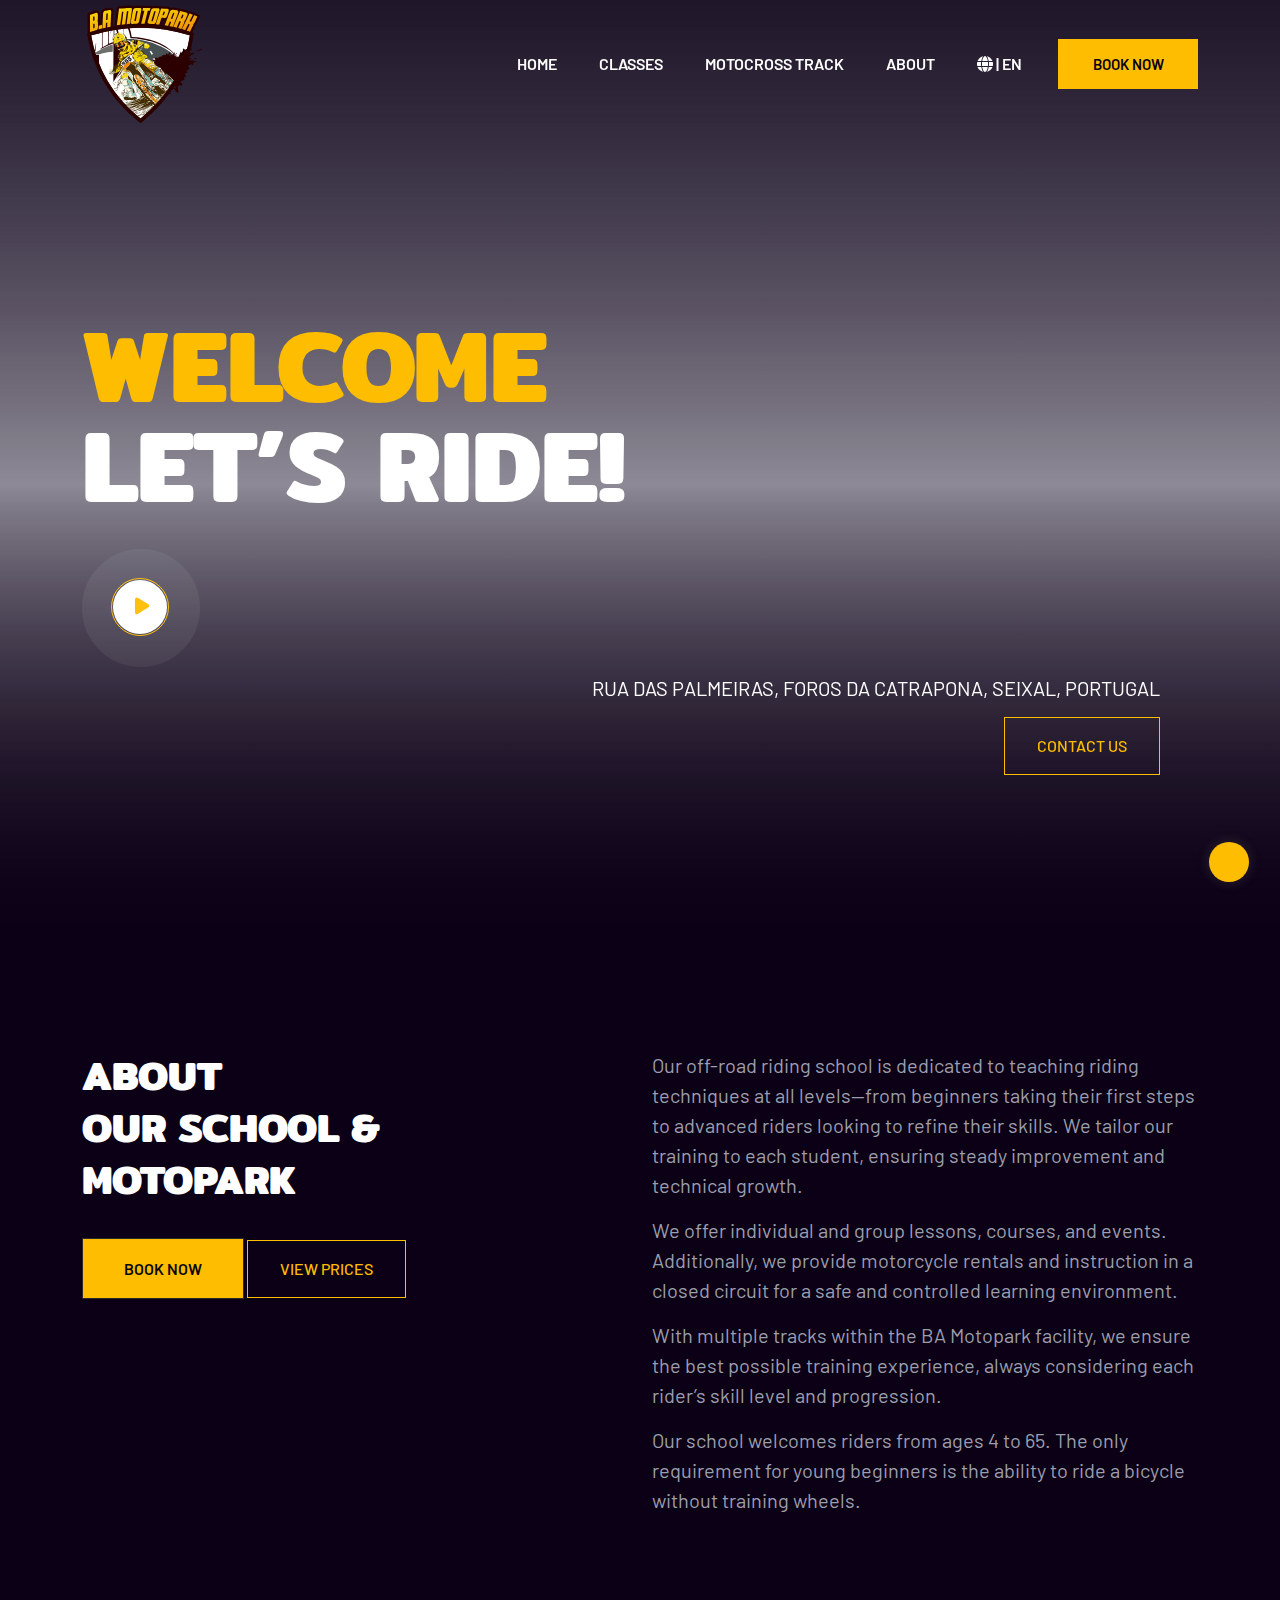
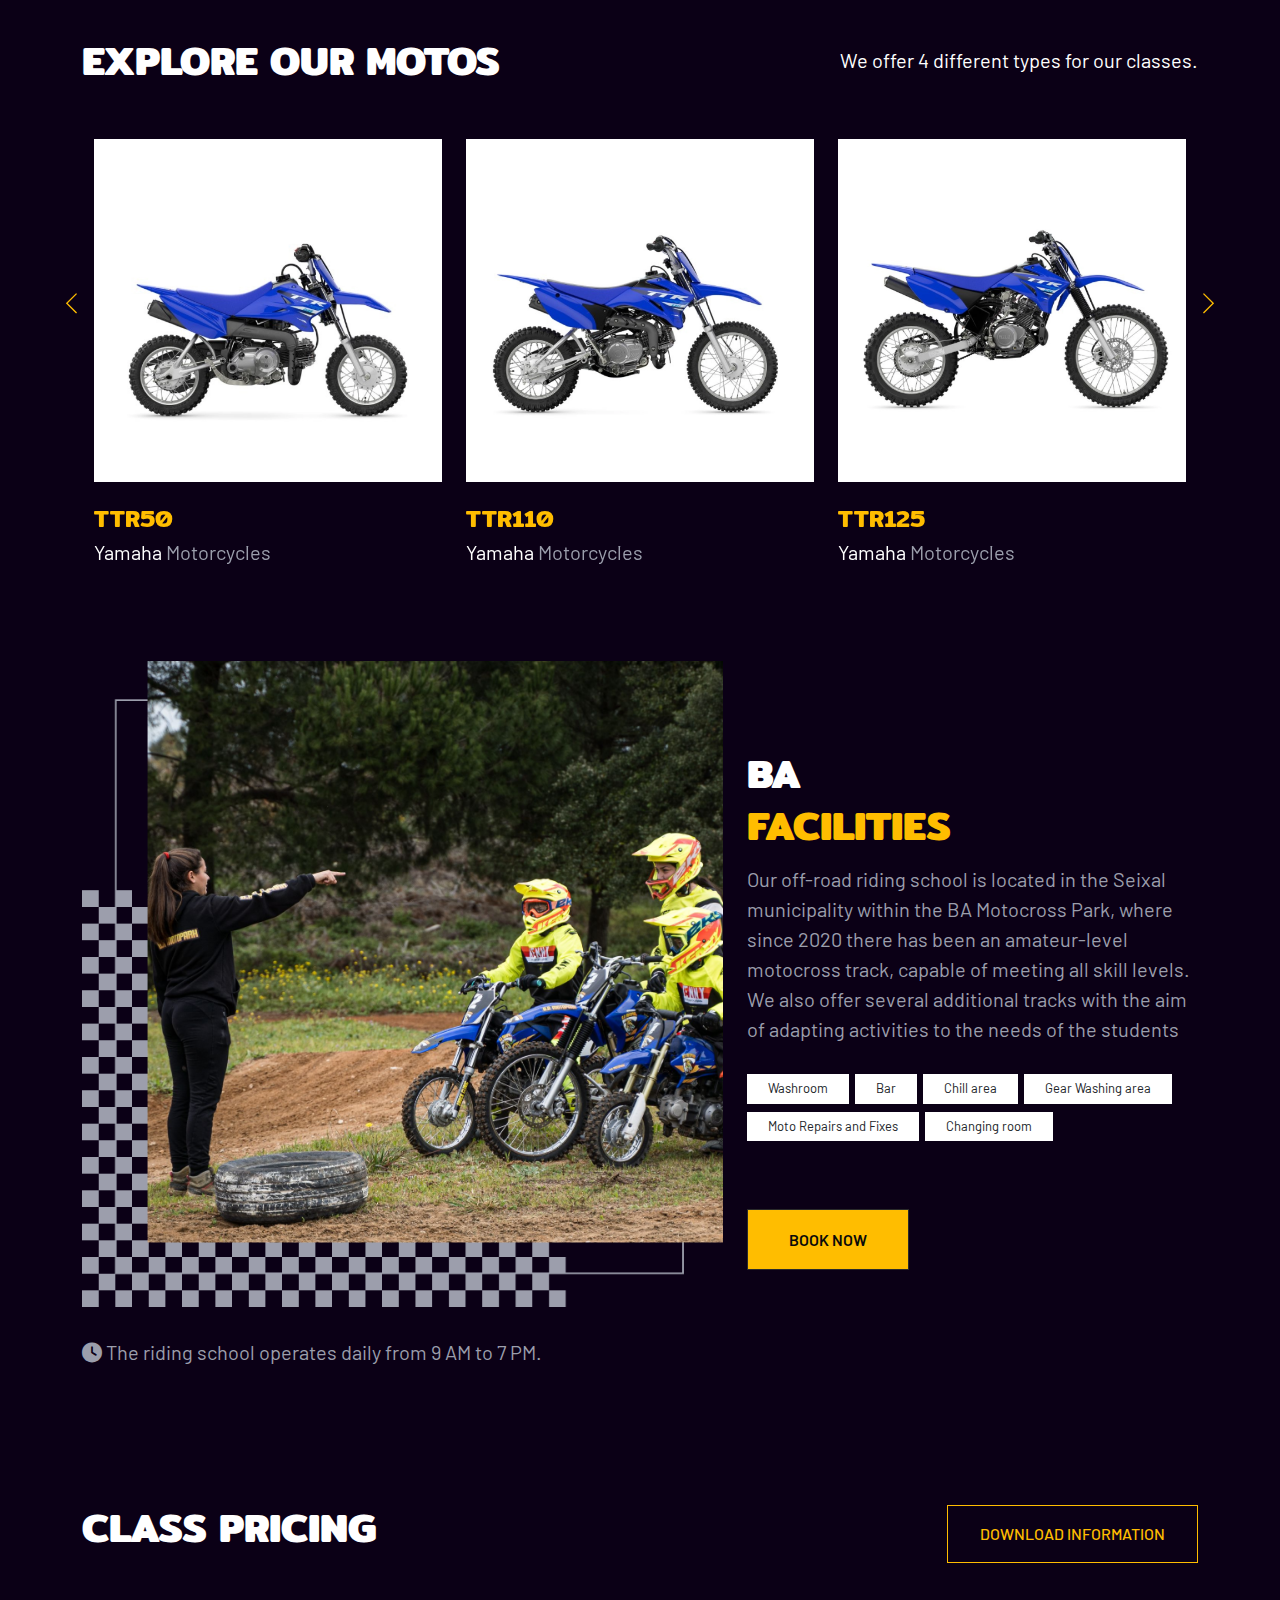
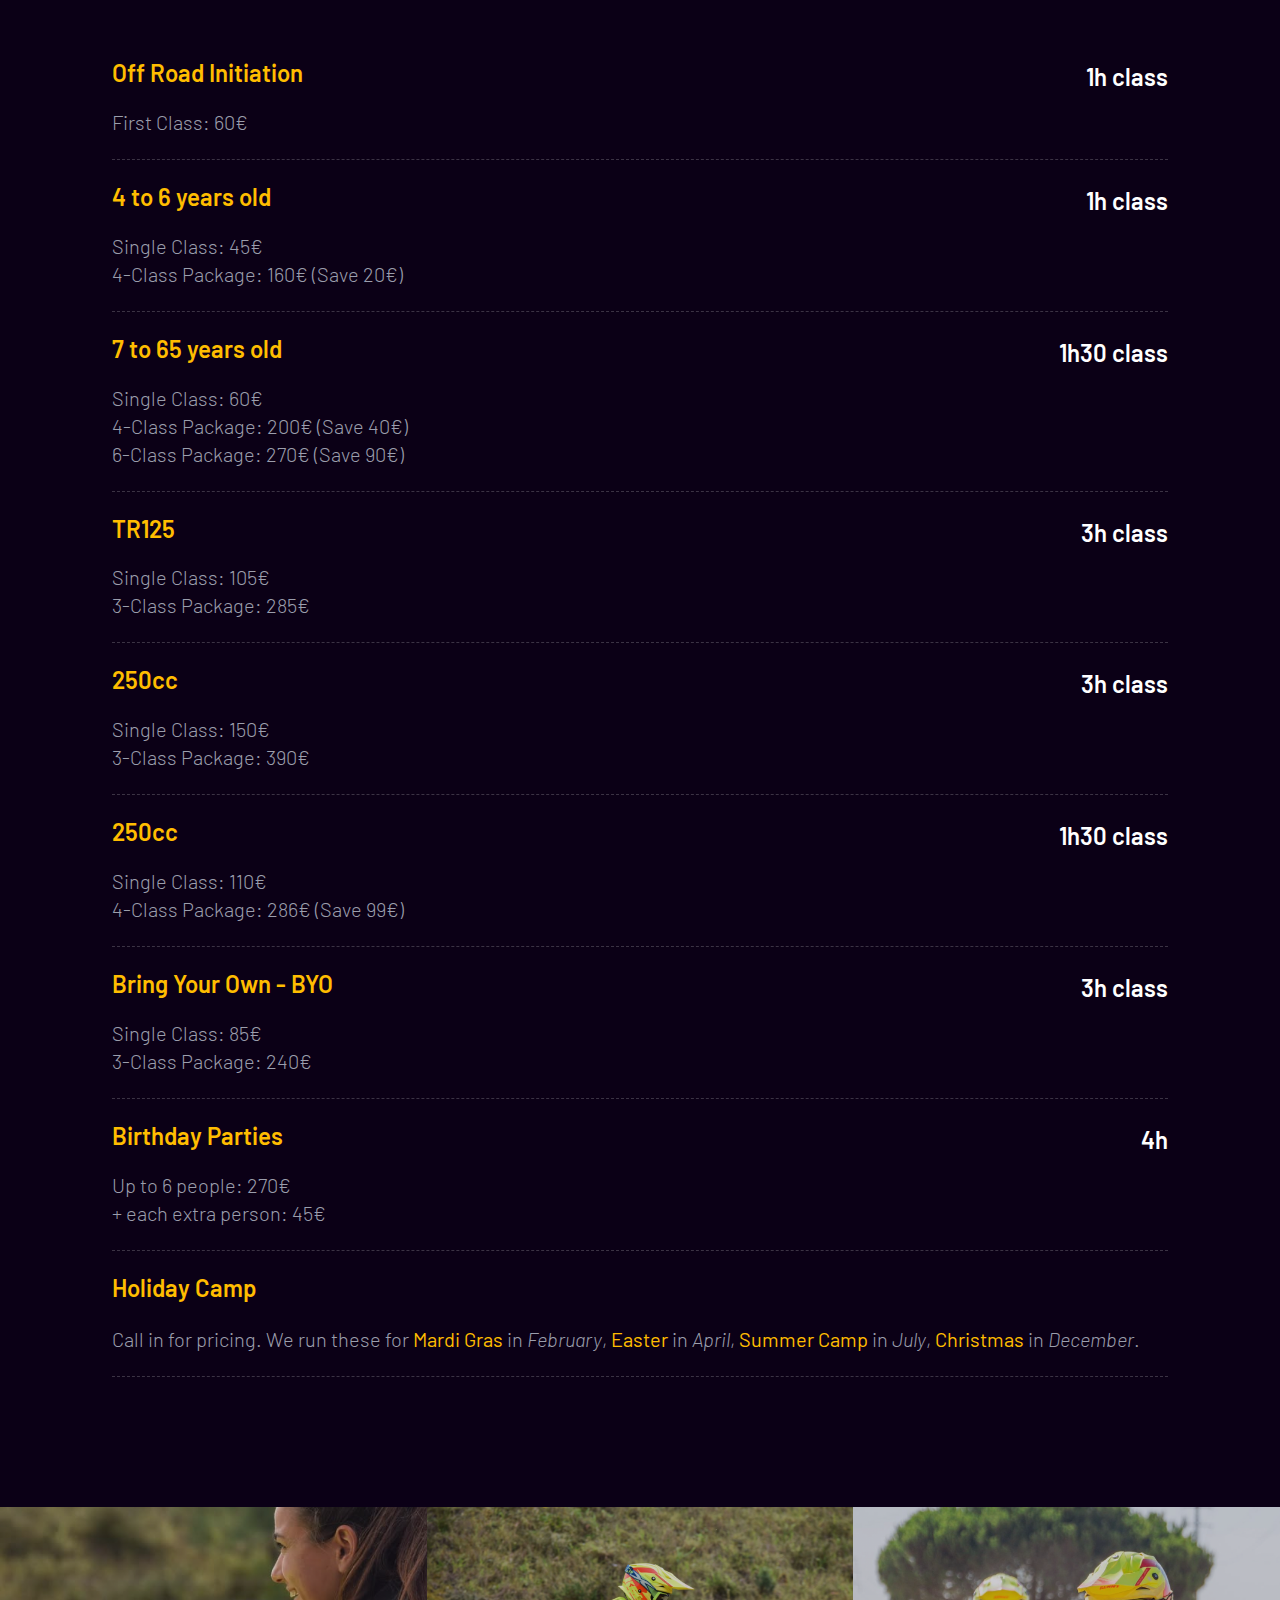
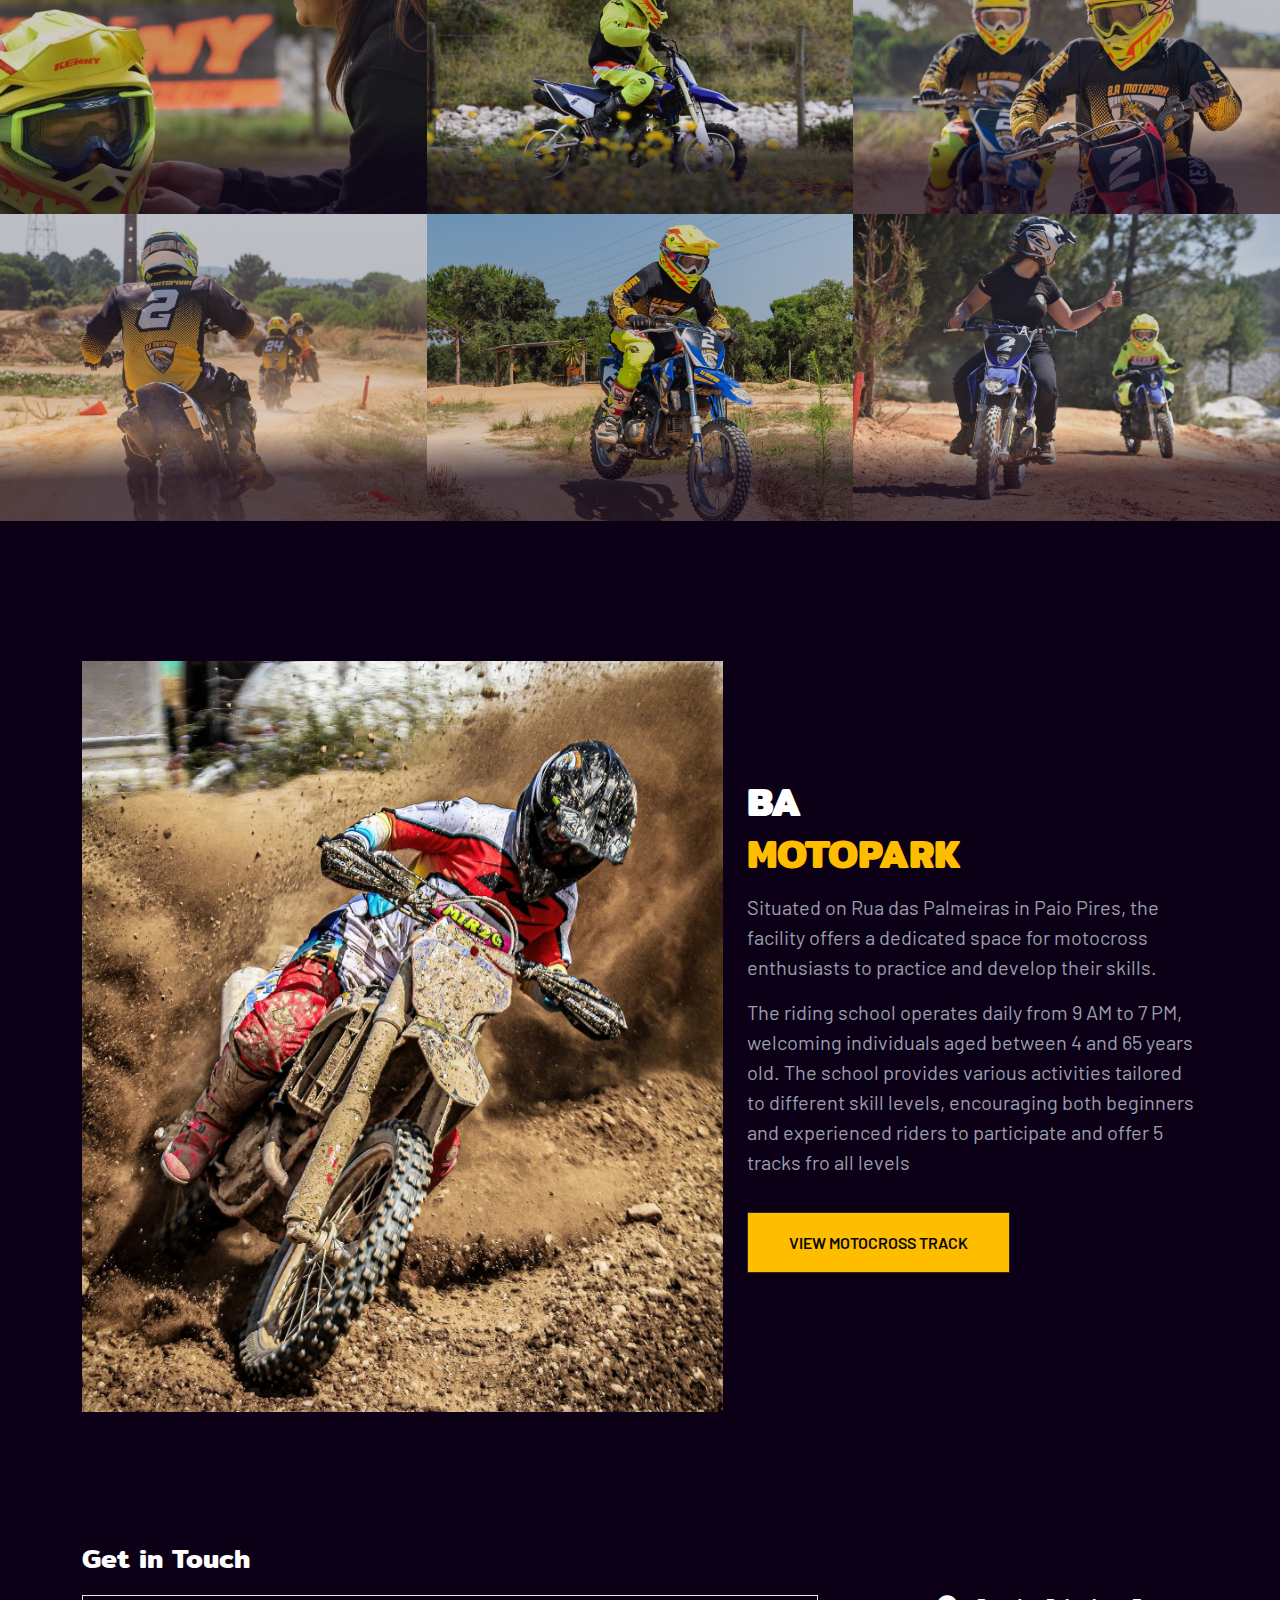
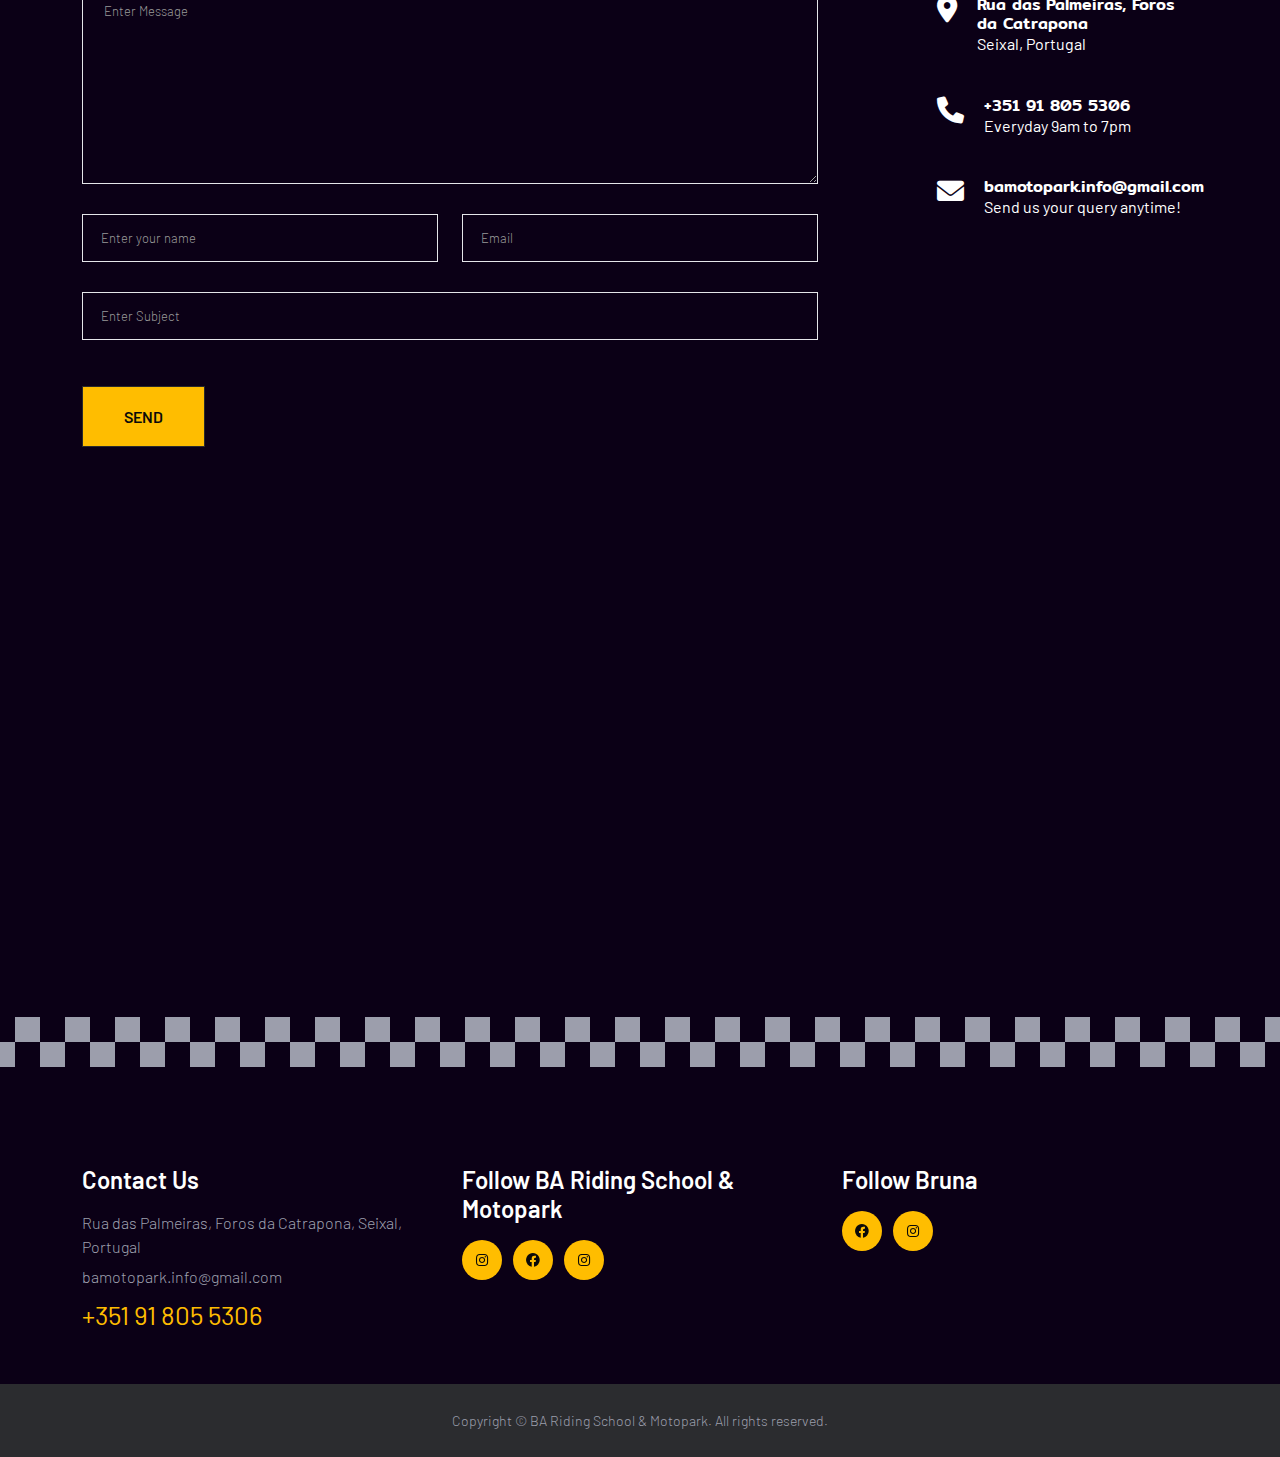
==== en/index.html @ 2a8c4535 "Add files via upload" ====
<!doctype html>
<html class="no-js" lang="zxx">
   <head>
      <meta charset="utf-8">
      <meta http-equiv="x-ua-compatible" content="ie=edge">
      <title>B.A. | Dirt Bike Riding School & Motocross Track in Seixal, Lisbon</title>
      <meta name="description" content="Join the best motocross and dirt bike riding school in Seixal, Lisbon. Offering expert training for all levels. Book your lesson today and start riding!">
      <meta name="keywords" content="motocross riding school Seixal, dirt bike training Lisbon, motocross lessons Seixal, dirt bike school Portugal, dirt bike lessons Lisbon, beginner motocross training Seixal, motocross track Seixal, motocross track Lisbon, motocross school Portugal, dirt bike lessons Seixal, motocross training Portugal, motocross park Seixal, advanced motocross lessons Lisbon, family motocross school Seixal, motocross for beginners Portugal">
      <meta name="author" content="BA Motopark">
      <meta name="viewport" content="width=device-width, initial-scale=1">
      <link rel="shortcut icon" type="image/x-icon" href="assets/img/icon/favicon.png">
      <!-- CSS here -->
      <link rel="stylesheet" href="../assets/css/bootstrap.min.css">
      <link rel="stylesheet" href="../assets/css/owl.carousel.min.css">
      <link rel="stylesheet" href="../assets/css/slicknav.css">
      <link rel="stylesheet" href="../assets/css/animate.min.css">
      <link rel="stylesheet" href="../assets/css/magnific-popup.css">
      <link rel="stylesheet" href="https://cdnjs.cloudflare.com/ajax/libs/font-awesome/6.0.0-beta3/css/all.min.css">
      <link rel="stylesheet" href="../assets/css/themify-icons.css">
      <link rel="stylesheet" href="../assets/css/slick.css">
      <link rel="stylesheet" href="../assets/css/nice-select.css">
      <link rel="stylesheet" href="../assets/css/style.css">
      <!-- Favicon for modern browsers -->
      <link rel="icon" href="../assets/img/favicon/favicon-16x16.png" type="image/png">
      <link rel="icon" href="../assets/img/favicon/favicon-32x32.png" type="image/png">
      <!-- PNG Favicon for high-resolution displays -->
      <link rel="icon" href="../assets/img/favicon/android-chrome-512x512.png" type="image/png">
      <!-- SVG Favicon -->
      <link rel="icon" href="../assets/img/favicon/favicon.svg" type="image/svg+xml">
      <!-- Favicon for Apple devices -->
      <link rel="apple-touch-icon" href="../assets/img/favicon/apple-touch-icon.png">
      <!-- Favicon for Android devices -->
      <link rel="icon" sizes="192x192" href="../assets/img/favicon/android-chrome-192x192.png">
      <!-- Favicon for legacy IE support -->
      <link rel="icon" href="../assets/img/favicon/favicon.ico">
      <!-- Schema -->
      <script type="application/ld+json">
         {
           "@context": "https://schema.org",
           "@graph": [
             {
               "@type": "Organization",
               "name": "BA Motopark",
               "url": "https://www.bamotopark.com",
               "logo": "https://www.bamotopark.com/assets/img/logo/ba_motopark_logo.svg",
               "address": {
                 "@type": "PostalAddress",
                 "streetAddress": "Rua das Palmeiras, Foros da Catrapona",
                 "addressLocality": "Seixal",
                 "addressCountry": "Portugal"
               },
               "contactPoint": [
                 {
                   "@type": "ContactPoint",
                   "telephone": "+351918055306",
                   "contactType": "Customer Service",
                   "email": "bamotopark.info@gmail.com"
                 }
               ],
               "sameAs": [
                 "https://www.facebook.com/people/BA-MOTO-PARK/100028020681625/",
                 "https://www.instagram.com/bamotopark_ridingschool/",
                 "https://www.instagram.com/bamotopark_mxtrack/"
               ]
             },
             {
               "@type": "Person",
               "name": "Bruna Santunes",
               "sameAs": [
                 "https://www.facebook.com/profile.php?id=100043270547498&sk=photos&locale=pt_PT",
                 "https://www.instagram.com/brunaxsantunes/"
               ]
             },
             {
               "@type": "EducationalOccupationalProgram",
               "name": "Off Road Initiation",
               "provider": {
                 "@type": "Organization",
                 "name": "BA Motopark",
                 "url": "https://www.bamotopark.com"
               },
               "offers": {
                 "@type": "Offer",
                 "price": "60",
                 "priceCurrency": "EUR",
                 "description": "First Class - 1h",
                 "url": "https://www.bamotopark.com/classes/off-road-initiation"
               }
             },
             {
               "@type": "EducationalOccupationalProgram",
               "name": "4 to 6 years old",
               "provider": {
                 "@type": "Organization",
                 "name": "BA Motopark"
               },
               "offers": [
                 {
                   "@type": "Offer",
                   "price": "45",
                   "priceCurrency": "EUR",
                   "description": "Single Class - 1h",
                   "url": "https://www.bamotopark.com/classes/4-to-6"
                 },
                 {
                   "@type": "Offer",
                   "price": "160",
                   "priceCurrency": "EUR",
                   "description": "4-Class Package (Save 20€)",
                   "url": "https://www.bamotopark.com/classes/4-to-6"
                 }
               ]
             },
             {
               "@type": "EducationalOccupationalProgram",
               "name": "7 to 65 years old",
               "provider": {
                 "@type": "Organization",
                 "name": "BA Motopark"
               },
               "offers": [
                 {
                   "@type": "Offer",
                   "price": "60",
                   "priceCurrency": "EUR",
                   "description": "Single Class - 1h30",
                   "url": "https://www.bamotopark.com/classes/7-to-65"
                 },
                 {
                   "@type": "Offer",
                   "price": "200",
                   "priceCurrency": "EUR",
                   "description": "4-Class Package (Save 40€)",
                   "url": "https://www.bamotopark.com/classes/7-to-65"
                 },
                 {
                   "@type": "Offer",
                   "price": "270",
                   "priceCurrency": "EUR",
                   "description": "6-Class Package (Save 90€)",
                   "url": "https://www.bamotopark.com/classes/7-to-65"
                 }
               ]
             },
             {
               "@type": "EducationalOccupationalProgram",
               "name": "Holiday Camp",
               "provider": {
                 "@type": "Organization",
                 "name": "BA Motopark"
               },
               "offers": {
                 "@type": "Offer",
                 "price": "Call for pricing",
                 "description": "Available in February, April, July, December",
                 "url": "https://www.bamotopark.com/classes/holiday-camp"
               }
             }
           ]
         }
      </script>
      <style>
         .no-gutters {
         margin-right: 0;
         margin-left: 0;
         }
         .no-gutters > .col-lg-4, 
         .no-gutters > .col-md-6, 
         .no-gutters > .col-sm-6 {
         padding-right: 0;
         padding-left: 0;
         }
         .single-blogs {
         margin-bottom: 0;
         }
         .home-blog .single-blogs .blog-img {
         margin-bottom:0px !important;
         }
         .home-blog {
         position: relative; /* Make sure the section has relative positioning */
         }
         .home-blog .container-fluid {
         position: relative;
         z-index: 2; /* Ensures the content stays above the overlay */
         }
         .blog-img {
         position: relative; /* Set positioning on the container */
         }
         .blog-img::after {
         content: ""; /* Add content to create the overlay */
         position: absolute;
         top: 0;
         left: 0;
         right: 0;
         bottom: 0;
         background: linear-gradient(to bottom, rgba(11, 0, 21, 0.7) 0%, rgba(10, 0, 23, 0.48) 25%, rgba(12, 0, 21, 0.42) 32%, rgba(10, 0, 23, 0.38) 36%, rgba(13, 0, 22, 0.32) 43%, rgba(9, 0, 22, 0.31) 44%, rgba(10, 0, 20, 0.29) 46%, rgba(12, 0, 24, 0.26) 50%, rgba(12, 0, 24, 0.25) 51%, rgba(10, 0, 24, 0.3) 54%, rgba(12, 0, 21, 0.33) 56%, rgba(10, 0, 23, 0.39) 60%, rgba(12, 0, 21, 0.42) 62%, rgba(10, 0, 23, 0.48) 66%, rgba(12, 0, 21, 0.51) 68%, rgba(10, 0, 23, 0.57) 72%, rgba(12, 0, 21, 0.6) 74%, #0b0016 100%);
         z-index: 1; /* Place the overlay above the image but below the content */
         pointer-events: none; /* Allow clicks to pass through the overlay */
         }
         .blog-img img {
         position: relative;
         z-index: 2; /* Ensure the image is above the overlay */
         }
         .single-slider {
         position: relative;
         overflow: hidden;
         }
      </style>
      <!-- End Schema -->
   </head>
   <body class="body-bg">
      <header>
         <div class="header-area header-transparent">
            <div class="main-header header-sticky">
               <div class="container">
                  <div class="row align-items-center">
                     <!-- Logo -->
                     <div class="col-xl-2 col-lg-2">
                        <div class="logo">
                           <a href="index.html"><img src="../assets/img/logo/ba_motopark_logo.svg" alt="BA Motopark logo"></a>
                        </div>
                     </div>
                     <div class="col-xl-10 col-lg-10">
                        <!-- Main-menu -->
                        <div class="main-menu f-right d-none d-lg-block">
                           <nav>
                              <ul id="navigation">
                                 <li><a href="index.html" title="Bruna Antunes Homepage">Home</a></li>
                                 <li><a href="#shedule-area" title="Bruna Antunes Dirt bike classes">Classes</a></li>
                                 <li><a href="ba-motocross-track.html" title="Bruna Antunes Motocross Track">Motocross Track</a></li>
                                 <li><a href="about.html" title="about Bruna Antunes">About</a></li>
                                 <li>
                                    <a href="" title="Language selector"><i class="fa-solid fa-globe"></i> | EN</a>
                                    <ul class="submenu">
                                       <li><a href="../index.html"><i class="fa-solid fa-globe"></i> | PT</a></li>
                                    </ul>
                                 </li>
                                 <li>
                                    <div class="header-right-btn f-right  ml-15 d-none d-xl-inline-block">
                                       <a href="index.html#contact-section" title="book" aria-label="Select language"  class="header-btn">Book now</a>
                                    </div>
                                 </li>
                              </ul>
                           </nav>
                        </div>
                     </div>
                     <!-- Mobile Menu -->
                     <div class="col-12">
                        <div class="mobile_menu d-block d-lg-none"></div>
                     </div>
                  </div>
               </div>
            </div>
         </div>
      </header>
      <main>
         <!--? Slider Area Start-->
         <section class="slider-area">
            <div class="slider-active">
               <div class="single-slider  slider-height hero-overly slider-bg1 d-flex align-items-center">
                   <video class="bg-video" autoplay loop muted playsinline>
                     <source src="../assets/vid/homepage.mp4" type="video/mp4">
                     Your browser does not support the video tag.
                  </video>
                  <div class="gradient-overlay"></div>
                  <div class="container position-relative">
                     <div class="row">
                        <div class="col-xxl-5 col-xl-7 col-lg-6 col-md-8 col-sm-10">
                           <div class="hero-caption">
                              <h1 data-animation="pulse" data-delay=".2s"><span>Welcome</span>Let’s Ride!</h1>
                              <!-- Video icon -->
                             <div class="video-icon">
                                 <a class="popup-video btn-icon" href="#" id="play-video-btn" aria-label="Play Video">
                                 <i class="fas fa-play"></i>
                                 </a>
                              </div>
                           </div>
                        </div>
                     </div>
                     <!-- Hero Footer -->
                     <div class="hero-footer">
                        <!-- <h4>Find us at</h4>-->
                        <p>Rua das Palmeiras, Foros da Catrapona, Seixal, Portugal</p>
                        <a href="#contact-section" aria-label="contact us" class="btn_01">Contact us</a>
                     </div>
                  </div>
               </div>
            </div>
         </section>
         <!-- slider Area End-->
         <!--? Count Down Start -->
         <section class="count-down-area top-padding">
            <div class="container">
               <div class="row justify-content-between ">
                  <div class="col-xl-4 col-lg-4 col-md-6">
                     <!-- Section Tittle -->
                     <div class="section-tittle mb-40">
                        <h2>About <br>  Our School & Motopark</h2>
                        <a href="#contact-section" aria-label="book classes"  class="btn_1 mt-20">Book now</a> <a href="#shedule-area" aria-label="view prices"  class="btn_01 mt-20">View prices</a>
                     </div>
                  </div>
                  <div class="col-xl-6 col-lg-7 col-md-12">
                     <!-- Section Tittle -->
                     <div class="section-tittle mb-40">
                        <p>Our off-road riding school is dedicated to teaching riding techniques at all levels—from beginners taking their first steps to advanced riders looking to refine their skills. We tailor our training to each student, ensuring steady improvement and technical growth.
                        </p>
                        <p>We offer individual and group lessons, courses, and events. Additionally, we provide motorcycle rentals and instruction in a closed circuit for a safe and controlled learning environment.</p>
                        <p>With multiple tracks within the BA Motopark facility, we ensure the best possible training experience, always considering each rider’s skill level and progression.
                        </p>
                        <p>
                           Our school welcomes riders from ages 4 to 65. The only requirement for young beginners is the ability to ride a bicycle without training wheels.
                        </p>
                     </div>
                  </div>
               </div>
            </div>
         </section>
         <!-- Count Down End -->
         <!--? Team Ara Start -->
         <section class="team-area section-padding">
            <div class="container">
               <div class="row justify-content-center">
                  <div class="cl-xl-12">
                     <!-- Section Tittle -->
                     <div class="section-tittle text-center mb-40 d-flex justify-content-between flex-wrap align-items-center">
                        <h2>Explore our motos</h2>
                        <p class="excert text-white">We offer 4 different types for our classes.</p>
                     </div>
                  </div>
               </div>
               <div class="row justify-content-center">
                  <div class="col-lg-12">
                     <div class="team-active">
                        <div class="single-team">
                           <div class="team-img">
                              <img src="../assets/img/TTR50ES-BA-Motocross-school.png" alt="">
                           </div>
                           <div class="team-caption">
                              <h3><a href="https://www.yamaha-motor.eu/gb/en/motorcycles/competition/pdp/tt-r50-2024/#2024-TTR50-DPBSE" target="_blank" title="Explore the Yamaha TTR50 model - Off-road motorcycle for kids">TTR50</a></h3>
                              <p>Yamaha<span> Motorcycles</span></p>
                           </div>
                        </div>
                        <div class="single-team">
                           <div class="team-img">
                              <img src="../assets/img/TTR110-BA-Motocross-school.png" alt="">
                           </div>
                           <div class="team-caption">
                              <h3><a href="https://yamahamotorsports.com/models/tt-r110e" target="_blank" title="Explore the Yamaha TTR50 model - Off-road motorcycle for kids">TTR110</a></h3>
                              <p>Yamaha<span> Motorcycles</span></p>
                           </div>
                        </div>
                        <div class="single-team">
                           <div class="team-img">
                              <img src="../assets/img/TTR125-BA-Motocross-school.png" alt="">
                           </div>
                           <div class="team-caption">
                              <h3><a href="https://www.yamaha-motor.eu/pt/pt/motorcycles/competition/pdp/tt-r125-2024/" target="_blank" title="Explore the Yamaha TTR125 model - Off-road motorcycle">TTR125</a></h3>
                              <p>Yamaha<span> Motorcycles</span></p>
                           </div>
                        </div>
                        <div class="single-team">
                           <div class="team-img">
                              <img src="../assets/img/GASGAS-EC-250-BA-Motocross-school.png" alt="">
                           </div>
                           <div class="team-caption">
                              <h3><a href="https://www.gasgas.com/en-pt/models/enduro/2-stroke/ec-250-2025.html" target="_blank" title="Explore the Gas Gas 2 stroke ec250 model - Off-road motorcycle">ec250f</a></h3>
                              <p> Gas Gas<span> Motorcycles</span></p>
                           </div>
                        </div>
                     </div>
                  </div>
               </div>
            </div>
         </section>
         <!-- Team Ara End -->
         <!--? Site Area  -->
         <section class="about-area mb-40">
            <div class="container">
               <div class="row align-items-center">
                  <div class="col-xxl-7 col-xl-7 col-lg-6 col-md-8">
                     <!-- about-img -->
                     <div class="about-img">
                        <img src="../assets/img/bruna-antunes-ba-riding-school-instructor-one-on-one.png" alt="Bruna Antunes dirt bike and motocross instructor provides one-on-one coaching to a student at an outdoor riding school, guiding them through proper technique">
                        <div class="section-tittle mt-30">
                           <p><i class="fa-solid fa-clock"></i> The riding school operates daily from 9 AM to 7 PM.</p>
                        </div>
                     </div>
                  </div>
                  <div class="offset-xxl-1 col-xxl-4 col-xl-5 col-lg-6 col-md-9">
                     <div class="about-caption">
                        <!-- Section Tittle -->
                        <div class="section-tittle mb-25">
                           <h2>BA <span>Facilities</span></h2>
                           <p>Our off-road riding school is located in the Seixal municipality within the BA Motocross Park, where since 2020 there has been an amateur-level motocross track, capable of meeting all skill levels. We also offer several additional tracks with the aim of adapting activities to the needs of the students</p>
                           <div class="blog_right_sidebar mt-30 mb-40">
                              <aside class="single_sidebar_widget tag_cloud_widget">
                                 <ul class="list">
                                    <li>
                                       <a href="#">Washroom</a>
                                    </li>
                                    <li>
                                       <a href="#">Bar</a>
                                    </li>
                                    <li>
                                       <a href="#">Chill area</a>
                                    </li>
                                    <li>
                                       <a href="#">Gear Washing area</a>
                                    </li>
                                    <li>
                                       <a href="#">Moto Repairs and Fixes</a>
                                    </li>
                                    <li>
                                       <a href="#">Changing room</a>
                                    </li>
                                 </ul>
                              </aside>
                           </div>
                           <a href="#contact-section" aria-label="book classes"  class="btn_1 mt-20">Book now</a>
                        </div>
                     </div>
                  </div>
               </div>
            </div>
         </section>
         <!-- Site Area End -->
         <!--? Schedule Area Start -->
         <section id="shedule-area" class="shedule-area section-padding">
            <div class="container">
               <div class="row justify-content-center">
                  <div class="cl-xl-12">
                     <!-- Section Tittle -->
                     <div class="section-tittle text-center mb-40 d-flex justify-content-between flex-wrap align-items-center">
                        <h2>CLASS PRICING</h2>
                        <a href="../assets/pdf/Escola_de_Pilotagem_Offroad_B.A_MotoPark_2025.pdf" aria-label="download information"  class="btn_01">Download Information</a>
                     </div>
                  </div>
               </div>
            </div>
            <div class="container">
            <!-- Nav Card -->
            <div class="tab-content" id="nav-tabContent">
            <div class="tab-pane fade show active" id="nav-one" role="tabpanel" aria-labelledby="nav-one-tab">
               <!-- Tab 1 -->
               <div class="row justify-content-center">
                  <div class="col-lg-12">
                     <div class="shedule-wrapper">
                        <!-- Single -->
                        <div class="single-items">
                           <div class="shedule-items">
                              <div class="shedule-left">
                                 <div class="job-tittle">
                                    <a>
                                       <h4 class="highlight">Off Road Initiation</h4>
                                    </a>
                                    <p>First Class: 60€</p>
                                 </div>
                              </div>
                              <div class="price">
                                 <span>1h class</span>
                              </div>
                           </div>
                        </div>
                        <!-- Single -->
                        <div class="single-items">
                           <div class="shedule-items">
                              <div class="shedule-left">
                                 <div class="job-tittle">
                                    <a>
                                       <h4 class="highlight">4 to 6 years old</h4>
                                    </a>
                                    <p>Single Class: 45€</p>
                                    <p>4-Class Package: 160€ (Save 20€)</p>
                                 </div>
                              </div>
                              <div class="price">
                                 <span>1h class</span>
                              </div>
                           </div>
                        </div>
                        <!-- Single -->
                        <div class="single-items">
                           <div class="shedule-items">
                              <div class="shedule-left">
                                 <div class="job-tittle">
                                    <a>
                                       <h4 class="highlight">7 to 65 years old</h4>
                                    </a>
                                    <p>Single Class: 60€</p>
                                    <p>4-Class Package: 200€ (Save 40€)</p>
                                    <p>6-Class Package: 270€ (Save 90€)</p>
                                 </div>
                              </div>
                              <div class="price">
                                 <span>1h30 class</span>
                              </div>
                           </div>
                        </div>
                        <!-- Single -->
                        <div class="single-items">
                           <div class="shedule-items">
                              <div class="shedule-left">
                                 <div class="job-tittle">
                                    <a>
                                       <h4 class="highlight">TR125</h4>
                                    </a>
                                    <p>Single Class: 105€</p>
                                    <p>3-Class Package: 285€</p>
                                 </div>
                              </div>
                              <div class="price">
                                 <span>3h class</span>
                              </div>
                           </div>
                        </div>
                        <!-- Single -->
                        <div class="single-items">
                           <div class="shedule-items">
                              <div class="shedule-left">
                                 <div class="job-tittle">
                                    <a>
                                       <h4 class="highlight">250cc</h4>
                                    </a>
                                    <p>Single Class: 150€</p>
                                    <p>3-Class Package: 390€</p>
                                 </div>
                              </div>
                              <div class="price">
                                 <span>3h class</span>
                              </div>
                           </div>
                        </div>
                        <!-- Single -->
                        <div class="single-items">
                           <div class="shedule-items">
                              <div class="shedule-left">
                                 <div class="job-tittle">
                                    <a>
                                       <h4 class="highlight">250cc</h4>
                                    </a>
                                    <p>Single Class: 110€</p>
                                    <p>4-Class Package: 286€ (Save 99€)</p>
                                 </div>
                              </div>
                              <div class="price">
                                 <span>1h30 class</span>
                              </div>
                           </div>
                        </div>
                        <!-- Single -->
                        <div class="single-items">
                           <div class="shedule-items">
                              <div class="shedule-left">
                                 <div class="job-tittle">
                                    <a>
                                       <h4 class="highlight">Bring Your Own - BYO</h4>
                                    </a>
                                    <p>Single Class: 85€</p>
                                    <p>3-Class Package: 240€</p>
                                 </div>
                              </div>
                              <div class="price">
                                 <span>3h class</span>
                              </div>
                           </div>
                        </div>
                        <!-- Single -->
                        <div class="single-items">
                           <div class="shedule-items">
                              <div class="shedule-left">
                                 <div class="job-tittle">
                                    <a>
                                       <h4 class="highlight">Birthday Parties</h4>
                                    </a>
                                    <p>Up to 6 people: 270€</p>
                                    <p>+ each extra person: 45€</p>
                                 </div>
                              </div>
                              <div class="price">
                                 <span>4h</span>
                              </div>
                           </div>
                        </div>
                        <!-- Single -->
                        <div class="single-items">
                           <div class="shedule-items">
                              <div class="shedule-left">
                                 <div class="job-tittle">
                                    <a>
                                       <h4 class="highlight">Holiday Camp</h4>
                                    </a>
                                    <p class="sample-text">
                                       <span class="align-middle">Call in for pricing. We run these for <b>Mardi Gras</b> in <i> February</i>, <b>Easter</b> in <i> April</i>, <b>Summer Camp</b> in <i> July</i>,  <b>Christmas</b> in <i> December</i>.</span>
                                    </p>
                                 </div>
                              </div>
                              <div class="price">
                              </div>
                           </div>
                        </div>
                     </div>
                  </div>
               </div>
            </div>
         </section>
         <!-- Shedulet Area End -->
         <!--? Home Blog Start 1 bottom-padding-->
         <section class="home-blog bottom-padding mt-20">
            <div class="container-fluid">
               <div class="row no-gutters">
                  <div class="col-lg-4 col-md-6 col-sm-6">
                     <div class="single-blogs mb-0">
                        <div class="blog-img blog-img2">
                           <a href="#"><img src="../assets/img/ba_motocross_school_helmet.png" alt="Bruna Antunes at the motocross school helping a student put on a helmet" class="img-fluid"></a>
                        </div>
                     </div>
                  </div>
                  <div class="col-lg-4 col-md-6 col-sm-6">
                     <div class="single-blogs mb-0">
                        <div class="blog-img blog-img2">
                           <a href="#"><img src="../assets/img/ba_motocross_school_solo_rider.png" alt="Student at Bruna Antunes Dirt Bike and Motocross School" class="img-fluid"></a>
                        </div>
                     </div>
                  </div>
                  <div class="col-lg-4 col-md-6 col-sm-6">
                     <div class="single-blogs mb-0">
                        <div class="blog-img blog-img2">
                           <a href="#"><img src="../assets/img/ba_motocross_school_riders.png" alt="Student at Bruna Antunes Dirt Bike and Motocross School" class="img-fluid"></a>
                        </div>
                     </div>
                  </div>
                  <div class="col-lg-4 col-md-6 col-sm-6">
                     <div class="single-blogs mb-0">
                        <div class="blog-img blog-img2">
                           <a href="#"><img src="../assets/img/ba_motocross_school_track.png" alt="Bruna Antunes dirt bike and motocross track" class="img-fluid"></a>
                        </div>
                     </div>
                  </div>
                  <div class="col-lg-4 col-md-6 col-sm-6">
                     <div class="single-blogs mb-0">
                        <div class="blog-img blog-img2 no-margin">
                           <a href="#"><img src="../assets/img/ba_motocross_school_rider_jump.png" alt="Bruna Antunes dirt bike and motocross track student" class="img-fluid"></a>
                        </div>
                     </div>
                  </div>
                  <div class="col-lg-4 col-md-6 col-sm-6">
                     <div class="single-blogs mb-0">
                        <div class="blog-img blog-img2">
                           <a href="#"><img src="../assets/img/ba_motocross_school_in_action.png" alt="Bruna Antunes in action with a student" class="img-fluid"></a>
                        </div>
                     </div>
                  </div>
               </div>
            </div>
         </section>
         <!-- Home Blog 1 End -->
         <!--? About Area  -->
         <section class="about-area mt-20">
            <div class="container">
               <div class="row align-items-center">
                  <div class="col-xxl-7 col-xl-7 col-lg-6 col-md-8">
                     <!-- about-img -->
                     <div class="about-img">
                        <img src="../assets/img/bruna_antunes_cornering_speed.jpg" alt="Bruna Antunes Cornering Speed">
                     </div>
                  </div>
                  <div class="offset-xxl-1 col-xxl-4 col-xl-5 col-lg-6 col-md-9">
                     <div class="about-caption">
                        <!-- Section Tittle -->
                        <div class="section-tittle mb-25">
                           <h2>BA <span>MOTOPARK</span></h2>
                           <p> Situated on Rua das Palmeiras in Paio Pires, the facility offers a dedicated space for motocross enthusiasts to practice and develop their skills.</p>
                           <p>The riding school operates daily from 9 AM to 7 PM, welcoming individuals aged between 4 and 65 years old. The school provides various activities tailored to different skill levels, encouraging both beginners and experienced riders to participate and offer 5 tracks fro all levels</p>
                           <a href="ba-motocross-track.html" class="btn_1 mt-20">View Motocross Track</a>
                        </div>
                     </div>
                  </div>
               </div>
            </div>
         </section>
         <!-- About Area End -->
         <!-- Contact Area -->
         <section id="contact-section" class="contact-section">
            <div class="container">
               <div class="row">
                  <div class="col-12">
                     <h2 class="contact-title">Get in Touch</h2>
                  </div>
                  <div class="col-lg-8">
                     <form class="form-contact contact_form" action="contact_process.php" method="post" id="contactForm" novalidate="novalidate">
                        <div class="row">
                           <div class="col-12">
                              <div class="form-group">
                                 <textarea class="form-control w-100" name="message" id="message" cols="30" rows="9" onfocus="this.placeholder = ''" onblur="this.placeholder = 'Enter Message'" placeholder=" Enter Message"></textarea>
                              </div>
                           </div>
                           <div class="col-sm-6">
                              <div class="form-group">
                                 <input class="form-control valid" name="name" id="name" type="text" onfocus="this.placeholder = ''" onblur="this.placeholder = 'Enter your name'" placeholder="Enter your name">
                              </div>
                           </div>
                           <div class="col-sm-6">
                              <div class="form-group">
                                 <input class="form-control valid" name="email" id="email" type="email" onfocus="this.placeholder = ''" onblur="this.placeholder = 'Enter email address'" placeholder="Email">
                              </div>
                           </div>
                           <div class="col-12">
                              <div class="form-group">
                                 <input class="form-control" name="subject" id="subject" type="text" onfocus="this.placeholder = ''" onblur="this.placeholder = 'Enter Subject'" placeholder="Enter Subject">
                              </div>
                           </div>
                        </div>
                        <div class="form-group mt-3">
                           <button type="submit" class="button button-contactForm btn_1">Send</button>
                        </div>
                     </form>
                  </div>
                  <div class="col-lg-3 offset-lg-1">
                     <div class="media contact-info">
                        <span class="contact-info__icon"><i class="fa-solid fa-location-dot"></i></span>
                        <div class="media-body">
                           <h3>Rua das Palmeiras, Foros da Catrapona</h3>
                           <p>Seixal, Portugal</p>
                        </div>
                     </div>
                     <div class="media contact-info">
                        <span class="contact-info__icon"><i class="fa-solid fa-phone"></i></span>
                        <div class="media-body">
                           <h3><a href="tel:+351918055306">+351 91 805 5306</a></h3>
                           <p>Everyday 9am to 7pm</p>
                        </div>
                     </div>
                     <div class="media contact-info">
                        <span class="contact-info__icon"><i class="fa-solid fa-envelope"></i></span>
                        <div class="media-body">
                           <h3><a href="mailto:bamotopark.info@gmail.com">bamotopark.info@gmail.com</a></h3>
                           <p>Send us your query anytime!</p>
                        </div>
                     </div>
                  </div>
               </div>
            </div>
         </section>
         <!-- Contact Area End -->
         <!-- Map Area -->
         <div class="map-area mt-40">
            <div id="contact-map" class="contact-map">
               <iframe src="https://www.google.com/maps/embed?pb=!1m18!1m12!1m3!1d3118.7150168149533!2d-9.068573199999998!3d38.58641!2m3!1f0!2f0!3f0!3m2!1i1024!2i768!4f13.1!3m3!1m2!1s0xd19493dbe9c18dd%3A0x7629824e03073231!2sBA%20MotoPark!5e0!3m2!1sen!2spt!4v1740012645802!5m2!1sen!2spt" width="100%" height="500" style="border:0;" allowfullscreen="" loading="lazy" referrerpolicy="no-referrer-when-downgrade"></iframe>
            </div>
         </div>
         <!--? Map Area End -->
      </main>
      <div class="section-divider"></div>
      <!-- Footer Start -->
      <footer>
         <div class="footer-area footer-padding">
            <div class="footer-wrapper ">
               <div class="container">
                  <div class="row d-flex justify-content-between">
                     <div class="col-xxl-3 col-xl-4 col-lg-4 col-md-4 col-sm-5">
                        <div class="single-footer-caption mb-50">
                           <div class="footer-tittle">
                              <h4>Contact Us</h4>
                              <ul>
                                 <li>
                                    <a href="#">
                                       Rua das Palmeiras, Foros da Catrapona, Seixal, Portugal
                                 </li>
                                 <li><a href="mailto:bamotopark.info@gmail.com">bamotopark.info@gmail.com</a></li>
                                 <li class="number"><a href="tel:+351918055306">+351 91 805 5306</a></li>
                              </ul>
                           </div>
                        </div>
                     </div>
                     <div class="col-xxl-3 col-xl-4 col-lg-4 col-md-6 col-sm-6">
                        <div class="single-footer-caption mb-50">
                           <div class="single-footer-caption mb-30">
                              <!-- logo -->
                              <div class="footer-tittle">
                                 <h4>Follow BA Riding School & Motopark</h4>
                              </div>
                              <!-- social -->
                              <ul class="footer-social">
                                 <li><a class="ins" href="https://www.instagram.com/bamotopark_ridingschool/"  title="BA Motopark Riding School instagram account" data-toggle="tooltip" data-placement="top" title="Tooltip on top"><i class="fab fa-instagram"></i></a></li>
                                 <li><a class="fb" href="https://www.facebook.com/people/BA-MOTO-PARK/100028020681625/" title="BA Motopark MX Track Facebook"><i class="fab fa-facebook"></i></a></li>
                                 <li><a class="ins" href="https://www.instagram.com/bamotopark_mxtrack/" title="BA Motopark MX Track instagram account"><i class="fab fa-instagram"></i></a></li>
                              </ul>
                           </div>
                        </div>
                     </div>
                     <div class="col-xxl-3 col-xl-4 col-lg-4 col-md-6 col-sm-6">
                        <div class="single-footer-caption mb-50">
                           <div class="single-footer-caption mb-30">
                              <div class="footer-tittle">
                                 <h4>Follow Bruna</h4>
                              </div>
                              <!-- social -->
                              <ul class="footer-social">
                                 <li><a class="fb" href="https://www.facebook.com/profile.php?id=100043270547498&sk=photos&locale=pt_PT"><i class="fab fa-facebook"></i></a></li>
                                 <li><a class="ins" href="https://www.instagram.com/brunaxsantunes/"><i class="fab fa-instagram"></i></a></li>
                              </ul>
                           </div>
                        </div>
                     </div>
                  </div>
               </div>
               <!-- footer-bottom area -->
               <div class="footer-bottom-area">
                  <div class="container">
                     <div class="footer-border">
                        <div class="row d-flex align-items-center">
                           <div class="col-xl-12 ">
                              <div class="footer-copy-right text-center">
                                 <p>Copyright &copy; <a href="index.html" target="_blank" rel="nofollow noopener">BA Riding School & Motopark</a>. All rights reserved.</p>
                              </div>
                           </div>
                        </div>
                     </div>
                  </div>
               </div>
            </div>
         </div>
      </footer>
      <!-- Footer End -->
      <!-- Scroll Up -->
      <div id="back-top">
         <a class="wrapper" title="Go to Top" href="#">
            <div class="arrows-container">
               <div class="arrow arrow-one">
               </div>
               <div class="arrow arrow-two">
               </div>
            </div>
         </a>
      </div>
      <!-- JS here -->
      <!-- Jquery, Popper, Bootstrap -->
      <script src="../assets/js/vendor/modernizr-3.5.0.min.js"></script>
      <script src="../assets/js/vendor/jquery-1.12.4.min.js"></script>
      <script src="../assets/js/popper.min.js"></script>
      <script src="../assets/js/bootstrap.min.js"></script>
      <!-- Slick-slider , Owl-Carousel ,slick-nav -->
      <script src="../assets/js/owl.carousel.min.js"></script>
      <script src="../assets/js/slick.min.js"></script>
      <script src="../assets/js/jquery.slicknav.min.js"></script>
      <!--wow , counter , waypoint, Nice-select -->
      <script src="../assets/js/wow.min.js"></script>
      <script src="../assets/js/jquery.magnific-popup.js"></script>
      <script src="../assets/js/jquery.nice-select.min.js"></script>
      <script src="../assets/js/jquery.counterup.min.js"></script>
      <script src="../assets/js/waypoints.min.js"></script>
      <!-- contact js -->
      <script src="../assets/js/contact.js"></script>
      <script src="../assets/js/jquery.form.js"></script>
      <script src="../assets/js/jquery.validate.min.js"></script>
      <script src="../assets/js/mail-script.js"></script>
      <script src="../assets/js/jquery.ajaxchimp.min.js"></script>
      <!--  Plugins, main-Jquery -->    
      <script src="../assets/js/plugins.js"></script>
      <script src="../assets/js/main.js"></script>
      <!-- Global site tag (gtag.js) - Google Analytics -->
       <script>
         // Get elements
         const playVideoBtn = document.getElementById('play-video-btn');
         const videoModal = document.getElementById('video-modal');
         const closeModal = document.getElementById('close-modal');
         const modalVideo = document.getElementById('modal-video');
         
         // Open modal when play button is clicked
         playVideoBtn.addEventListener('click', (e) => {
         e.preventDefault(); // Prevent default link behavior
         videoModal.style.display = 'block';
         modalVideo.play();
         });
         
         // Close modal when close button is clicked
         closeModal.addEventListener('click', () => {
         videoModal.style.display = 'none';
         modalVideo.pause();
         modalVideo.currentTime = 0; // Reset video to start
         });
         
         // Close modal when clicking outside the video
         window.addEventListener('click', (e) => {
         if (e.target === videoModal) {
         videoModal.style.display = 'none';
         modalVideo.pause();
         modalVideo.currentTime = 0;
         }
         });
      </script>
   </body>
</html>
---- assets/css/themify-icons.css ----
@font-face {
	font-family: 'themify';
	src:url('../fonts/themify.eot?-fvbane');


	src:url('../fonts/themify.eot?#iefix-fvbane') format('embedded-opentype'),
		url('../fonts/themify.woff?-fvbane') format('woff'),
		url('../fonts/themify.ttf?-fvbane') format('truetype'),
		url('../fonts/themify.svg?-fvbane#themify') format('svg');
	font-weight: normal;
	font-style: normal;
}

[class^="ti-"], [class*=" ti-"] {
	font-family: 'themify';
	speak: none;
	font-style: normal;
	font-weight: normal;
	font-variant: normal;
	text-transform: none;
	line-height: 1;

	/* Better Font Rendering =========== */
	-webkit-font-smoothing: antialiased;
	-moz-osx-font-smoothing: grayscale;
}
.ti-tablet:before {
	content: "\e609";
}
.ti-arrow-right:before {
	content: "\e628";
}
.ti-arrow-left:before {
	content: "\e629";
}
.ti-angle-right:before {
	content: "\e649";
}
.ti-angle-left:before {
	content: "\e64a";
}
.ti-home:before {
	content: "\e69b";
}
.ti-email:before {
	content: "\e75a";
}
---- assets/css/nice-select.css ----
.nice-select {
  -webkit-tap-highlight-color: transparent;
  background-color: #fff;
  border-radius: 5px;
  border: solid 1px #e8e8e8;
  box-sizing: border-box;
  clear: both;
  cursor: pointer;
  display: block;
  float: left;
  font-family: inherit;
  font-size: 14px;
  font-weight: normal;
  height: 42px;
  line-height: 40px;
  outline: none;
  padding-left: 18px;
  padding-right: 30px;
  position: relative;
  text-align: left !important;
  -webkit-transition: all 0.2s ease-in-out;
  transition: all 0.2s ease-in-out;
  -webkit-user-select: none;
     -moz-user-select: none;
      -ms-user-select: none;
          user-select: none;
  white-space: nowrap;
  width: auto; }
  .nice-select:hover {
    border-color: #dbdbdb; }
  .nice-select:active, .nice-select.open, .nice-select:focus {
    border-color: #999; }
  .nice-select:after {
    border-bottom: 2px solid #999;
    border-right: 2px solid #999;
    content: '';
    display: block;
    height: 5px;
    margin-top: -4px;
    pointer-events: none;
    position: absolute;
    right: 12px;
    top: 50%;
    -webkit-transform-origin: 66% 66%;
        -ms-transform-origin: 66% 66%;
            transform-origin: 66% 66%;
    -webkit-transform: rotate(45deg);
        -ms-transform: rotate(45deg);
            transform: rotate(45deg);
    -webkit-transition: all 0.15s ease-in-out;
    transition: all 0.15s ease-in-out;
    width: 5px; }
  .nice-select.open:after {
    -webkit-transform: rotate(-135deg);
        -ms-transform: rotate(-135deg);
            transform: rotate(-135deg); }
  .nice-select.open .list {
    opacity: 1;
    pointer-events: auto;
    -webkit-transform: scale(1) translateY(0);
        -ms-transform: scale(1) translateY(0);
            transform: scale(1) translateY(0); }
  .nice-select.disabled {
    border-color: #ededed;
    color: #999;
    pointer-events: none; }
    .nice-select.disabled:after {
      border-color: #cccccc; }
  .nice-select.right {
    float: right; }
    .nice-select.right .list {
      left: auto;
      right: 0; }
  .nice-select.small {
    font-size: 12px;
    height: 36px;
    line-height: 34px; }
    .nice-select.small:after {
      height: 4px;
      width: 4px; }
    .nice-select.small .option {
      line-height: 34px;
      min-height: 34px; }
  .nice-select .list {
    background-color: #fff;
    border-radius: 5px;
    box-shadow: 0 0 0 1px rgba(68, 68, 68, 0.11);
    box-sizing: border-box;
    margin-top: 4px;
    opacity: 0;
    overflow: hidden;
    padding: 0;
    pointer-events: none;
    position: absolute;
    top: 100%;
    left: 0;
    -webkit-transform-origin: 50% 0;
        -ms-transform-origin: 50% 0;
            transform-origin: 50% 0;
    -webkit-transform: scale(0.75) translateY(-21px);
        -ms-transform: scale(0.75) translateY(-21px);
            transform: scale(0.75) translateY(-21px);
    -webkit-transition: all 0.2s cubic-bezier(0.5, 0, 0, 1.25), opacity 0.15s ease-out;
    transition: all 0.2s cubic-bezier(0.5, 0, 0, 1.25), opacity 0.15s ease-out;
    z-index: 9; }
    .nice-select .list:hover .option:not(:hover) {
      background-color: transparent !important; }
  .nice-select .option {
    cursor: pointer;
    font-weight: 400;
    line-height: 40px;
    list-style: none;
    min-height: 40px;
    outline: none;
    padding-left: 18px;
    padding-right: 29px;
    text-align: left;
    -webkit-transition: all 0.2s;
    transition: all 0.2s; }
    .nice-select .option:hover, .nice-select .option.focus, .nice-select .option.selected.focus {
      background-color: #f6f6f6; }
    .nice-select .option.selected {
      font-weight: bold; }
    .nice-select .option.disabled {
      background-color: transparent;
      color: #999;
      cursor: default; }

.no-csspointerevents .nice-select .list {
  display: none; }

.no-csspointerevents .nice-select.open .list {
  display: block; }
---- assets/css/style.css ----
@import url("https://fonts.googleapis.com/css2?family=Barlow:wght@300;400;500;600;700;800&family=Mitr:wght@300;400;500;600&display=swap");

.body-bg {
    background: #0B0016;
}

body {
    font-family: "Barlow", sans-serif;
    font-weight: normal;
    font-style: normal;
    font-size: 16px;
}

h1,
h2,
h3,
h4,
h5,
h6 {
    font-family: "Mitr", sans-serif;
    color: #2A2A2A;
    margin-top: 0px;
    font-style: normal;
    font-weight: 500;
    text-transform: normal;
}

p {
    font-family: "Barlow", sans-serif;
    color: #545454;
    font-size: 16px;
    line-height: 30px;
    margin-bottom: 15px;
    font-weight: normal;
    line-height: 1.4;
}

.f-right {
    float: right;
}

.fix {
    overflow: hidden;
}

.clear {
    clear: both;
}

.mb-5 {
    margin-bottom: 5px;
}

.mb-20 {
    margin-bottom: 20px;
}

.mb-25 {
    margin-bottom: 25px;
}

.mb-30 {
    margin-bottom: 30px;
}

.mb-40 {
    margin-bottom: 40px;
}

.mb-50 {
    margin-bottom: 50px;
}

.ml-15 {
    margin-left: 15px;
}

.pt-50 {
    padding-top: 50px;
}

.pb-40 {
    padding-bottom: 40px;
}

.mt-10 {
    margin-top: 10px;
}

.mt-20 {
    margin-top: 20px;
}

.mt-30 {
    margin-top: 30px;
}

.mt-40 {
    margin-top: 40px;
}

a,
.button {
    -webkit-transition: all .3s ease-out 0s;
    -moz-transition: all .3s ease-out 0s;
    -ms-transition: all .3s ease-out 0s;
    -o-transition: all .3s ease-out 0s;
    transition: all .3s ease-out 0s;
}

a:focus,
.button:focus {
    text-decoration: none;
    outline: none;
}

a {
    color: #635c5c;
    text-decoration: none;
}

a:hover {
    color: #fff;
}

a:focus,
a:hover {
    text-decoration: none;
}

a,
button {
    color: #fff;
    outline: medium none;
}

button:focus,
input:focus,
input:focus,
textarea,
textarea:focus {
    outline: 0;
}

input:focus::-moz-placeholder {
    opacity: 0;
    -webkit-transition: .4s;
    -o-transition: .4s;
    transition: .4s;
}

h1 a,
h2 a,
h3 a,
h4 a,
h5 a,
h6 a {
    color: inherit;
}

ul {
    margin: 0px;
    padding: 0px;
}

li {
    list-style: none;
}

hr {
    border-bottom: 1px solid #eceff8;
    border-top: 0 none;
    margin: 30px 0;
    padding: 0;
}

.sticky-bar {
    left: 0;
    margin: auto;
    position: fixed;
    top: 0;
    width: 100%;
    -webkit-box-shadow: 0 10px 15px rgba(25, 25, 25, 0.1);
    box-shadow: 0 10px 15px rgba(25, 25, 25, 0.1);
    z-index: 9999;
    -webkit-animation: 300ms ease-in-out 0s normal none 1 running fadeInDown;
    animation: 300ms ease-in-out 0s normal none 1 running fadeInDown;
    -webkit-box-shadow: 0 10px 15px rgba(25, 25, 25, 0.1);
}

#back-top {
    background: #FFBD00;
    height: 40px;
    width: 40px;
    right: 31px;
    bottom: 18px;
    position: fixed;
    color: #fff;
    font-size: 20px;
    text-align: center;
    border-radius: 50%;
    line-height: 40px;
    border: 2px solid transparent;
    box-shadow: 0 0 10px 3px rgba(108, 98, 98, 0.2);
}

@media (max-width: 575px) {
    #back-top {
        right: 16px;
    }
}

#back-top a i {
    display: block;
    line-height: 50px;
}

#back-top .wrapper {
    position: relative;
}

#back-top .wrapper .arrows-container {
    position: absolute;
    text-align: center;
    bottom: -3px;
    margin: 0 auto;
    display: block;
    right: 7px;
}

#back-top .wrapper .arrows-container .arrow {
    padding: 7px;
    box-shadow: 2px -2px #fff inset;
    transform: rotate(130deg);
    opacity: 0;
    position: absolute;
}

#back-top .wrapper .arrows-container .arrow-one {
    animation: arrowMovement 3s ease-in-out infinite;
}

#back-top .wrapper .arrows-container .arrow-two {
    animation: arrowMovement 3s 1s ease-in-out infinite;
}

@keyframes arrowMovement {
    0% {
        top: 15px;
        opacity: 0;
    }

    70% {
        opacity: 1;
    }

    100% {
        top: 0px;
        opacity: 0;
    }
}

.preloader {
    background-color: #f7f7f7;
    width: 100%;
    height: 100%;
    position: fixed;
    top: 0;
    left: 0;
    right: 0;
    bottom: 0;
    z-index: 999999;
    -webkit-transition: .6s;
    -o-transition: .6s;
    transition: .6s;
    margin: 0 auto;
}

@keyframes zoom {
    0% {
        -webkit-transform: rotate(0deg);
        transform: rotate(0deg);
        -webkit-transition: all .1s ease-out 0s;
        -moz-transition: all .1s ease-out 0s;
        -ms-transition: all .1s ease-out 0s;
        -o-transition: all .1s ease-out 0s;
        transition: all .1s ease-out 0s;
    }

    100% {
        -webkit-transform: rotate(360deg);
        transform: rotate(360deg);
        -webkit-transition: all .1s ease-out 0s;
        -moz-transition: all .1s ease-out 0s;
        -ms-transition: all .1s ease-out 0s;
        -o-transition: all .1s ease-out 0s;
        transition: all .1s ease-out 0s;
    }
}

@-webkit-keyframes heartbeat {
    to {
        -webkit-transform: scale(1.03);
        transform: scale(1.03);
    }
}

@keyframes rotateme {
    from {
        -webkit-transform: rotate(0deg);
        transform: rotate(0deg);
    }

    to {
        -webkit-transform: rotate(360deg);
        transform: rotate(360deg);
    }
}

@-webkit-keyframes rotateme {
    from {
        -webkit-transform: rotate(0deg);
    }

    to {
        -webkit-transform: rotate(360deg);
    }
}

.slick-initialized .slick-slide {
    outline: 0;
}

.running {
    animation: nudge 10s linear infinite alternate;
}

@keyframes nudge {

    0%,
    100% {
        transform: translate(0, 0);
    }

    50% {
        transform: translate(-100px, 0);

        @media (max-width: 575px) {
            transform: translate(-50px, 0) !important;
        }
    }

    80% {
        transform: translate(100px, 0);

        @media (max-width: 575px) {
            transform: translate(50px, 0) !important;
        }
    }
}

.nice-select {
    line-height: 30px;
    border: 1px solid #eaeaea;
    height: 50px;
    width: 100%;
    color: #071112;
    font-weight: 500;
    text-transform: capitalize;
    padding-top: 10px;
    border-radius: 25px;
}

.nice-select::after {
    border-bottom: 2px solid #a3a3a3;
    border-right: 2px solid #a3a3a3;
    height: 7px;
    right: 41px;
    width: 7px;
}

.nice-select .list {
    width: 100%;
    border-radius: 0;
}

.nice-select.open .list {
    width: 100%;
    border-radius: 0;
}

.nice-select .option {
    color: #071112;
}

.nice-select::placeholder {
    color: #5E5E5E;
    font-size: 16px;
    font-weight: 400;
}

.section-padding {
    padding-top: 80px;
    padding-bottom: 80px;
}

@media only screen and (min-width: 768px) and (max-width: 991px) {
    .section-padding {
        padding-top: 100px;
        padding-bottom: 100px;
    }
}

@media only screen and (min-width: 576px) and (max-width: 767px) {
    .section-padding {
        padding-top: 70px;
        padding-bottom: 70px;
    }
}

@media (max-width: 575px) {
    .section-padding {
        padding-top: 70px;
        padding-bottom: 70px;
    }
}

.top-padding {
    padding-top: 100px;
}

@media only screen and (min-width: 768px) and (max-width: 991px) {
    .top-padding {
        padding-top: 100px;
    }
}

@media only screen and (min-width: 576px) and (max-width: 767px) {
    .top-padding {
        padding-top: 70px;
    }
}

@media (max-width: 575px) {
    .top-padding {
        padding-top: 70px;
    }
}

.bottom-padding {
    padding-bottom: 120px;
}

@media only screen and (min-width: 768px) and (max-width: 991px) {
    .bottom-padding {
        padding-bottom: 100px;
    }
}

@media only screen and (min-width: 576px) and (max-width: 767px) {
    .bottom-padding {
        padding-bottom: 70px;
    }
}

@media (max-width: 575px) {
    .bottom-padding {
        padding-bottom: 70px;
    }
}

.footer-padding {
    padding-top: 99px;
    padding-bottom: 0;
}

@media only screen and (min-width: 768px) and (max-width: 991px) {
    .footer-padding {
        padding-top: 80px;
        padding-bottom: 20px;
    }
}

@media only screen and (min-width: 576px) and (max-width: 767px) {
    .footer-padding {
        padding-top: 80px;
        padding-bottom: 20px;
    }
}

@media (max-width: 575px) {
    .footer-padding {
        padding-top: 80px;
        padding-bottom: 0px;
    }
}

.section-tittle {
    position: relative;
}

@media only screen and (min-width: 576px) and (max-width: 767px) {
    .section-tittle {
        margin-bottom: 50px;
    }
}

@media (max-width: 575px) {
    .section-tittle {
        margin-bottom: 50px;
    }
}

.section-tittle p {
    color: #9B9EAC;
    font-size: 20px;
    font-weight: 400;
    line-height: 1.5;
}

@media only screen and (min-width: 576px) and (max-width: 767px) {
    .section-tittle p br {
        display: none;
    }
}

@media (max-width: 575px) {
    .section-tittle p br {
        display: none;
    }
}

.section-tittle p a {
    text-decoration: underline;
}

.section-tittle>span {
    color: #FFBD00;
    font-size: 14px;
    font-weight: 400;
    text-transform: uppercase;
    display: inline-block;
    letter-spacing: 0.3em;
    transform: rotate(-90deg);
    position: absolute;
    left: -36px;
    top: 35px;
}

@media (max-width: 575px) {
    .section-tittle>span {
        font-size: 14px;
        padding-left: 0px;
    }
}

.section-tittle h2 {
    color: #fff;
    font-family: "Mitr", sans-serif;
    font-size: 50px;
    display: block;
    font-weight: 700;
    line-height: 1.3;
    margin-bottom: 12px;
    text-transform: uppercase;
}

@media only screen and (min-width: 1200px) and (max-width: 1400px) {
    .section-tittle h2 {
        font-size: 40px;
    }
}

@media only screen and (min-width: 992px) and (max-width: 1199px) {
    .section-tittle h2 {
        font-size: 30px;
    }
}

@media only screen and (min-width: 768px) and (max-width: 991px) {
    .section-tittle h2 {
        font-size: 30px;
    }
}

@media only screen and (min-width: 576px) and (max-width: 767px) {
    .section-tittle h2 {
        font-size: 31px;
    }
}

@media (max-width: 575px) {
    .section-tittle h2 {
        font-size: 24px;
    }
}

.section-tittle h2>span {
    color: #FFBD00;
    display: block;
}

@media only screen and (min-width: 576px) and (max-width: 767px) {
    .section-tittle h2 br {
        display: none;
    }
}

@media (max-width: 575px) {
    .section-tittle h2 br {
        display: none;
    }
}

.btn {
    background: #FFBD00;
    font-family: "Mitr", sans-serif;
    text-transform: inherit !important;
    padding: 22px 32px;
    color: #fff !important;
    cursor: pointer;
    display: inline-block;
    font-size: 18px !important;
    font-weight: 400 !important;
    border-radius: 0px;
    line-height: 1;
    line-height: 0;
    cursor: pointer;
    -moz-user-select: none;
    transition: color 0.4s linear;
    position: relative;
    z-index: 1;
    border: 0;
    overflow: hidden;
}

.btn::before {
    content: "";
    position: absolute;
    left: 0;
    top: 0;
    width: 102%;
    height: 102%;
    background: #ec583a;
    z-index: 1;
    border-radius: 0px;
    transition: transform 0.5s;
    transition-timing-function: ease;
    transform-origin: 0 0;
    transition-timing-function: cubic-bezier(0.5, 1.6, 0.4, 0.7);
    transform: scaleX(0);
    border-radius: 0px;
}

.btn i {
    padding-right: 11px;
}

.btn:hover {
    color: #fff !important;
}

.btn:hover::before {
    transform: scaleX(1);
    z-index: -1;
}

.header-btn {
    color: #fff;
    font-family: "Mitr", sans-serif;
    font-weight: 500;
    font-size: 16px;
    padding: 0 3px;
}

@media only screen and (min-width: 576px) and (max-width: 767px) {
    .header-btn {
        color: #FF60CE;
        margin-right: 10px;
        font-size: 14px;
    }
}

@media (max-width: 575px) {
    .header-btn {
        color: #FF60CE;
        margin-right: 10px;
        font-size: 14px;
    }
}

.header-btn i {
    padding-right: 6px;
    transform: rotate(0deg);
    -webkit-transition: all .4s ease-out 0s;
    -moz-transition: all .4s ease-out 0s;
    -ms-transition: all .4s ease-out 0s;
    -o-transition: all .4s ease-out 0s;
    transition: all .4s ease-out 0s;
    font-weight: 600;
}

.header-btn:hover {
    color: #FF60CE;
}

.header-btn:hover i {
    transform: rotate(15deg);
}

.submit-btn {
    width: 100%;
    background: #FFBD00;
    font-family: "Mitr", sans-serif;
    text-transform: inherit !important;
    padding: 25px 43px;
    color: #fff !important;
    cursor: pointer;
    display: inline-block;
    font-size: 16px !important;
    font-weight: 500 !important;
    border-radius: 35px;
    line-height: 1;
    line-height: 0;
    cursor: pointer;
    -moz-user-select: none;
    transition: color 0.4s linear;
    position: relative;
    z-index: 1;
    border: 0;
    overflow: hidden;
}

.submit-btn::before {
    content: "";
    position: absolute;
    left: 0;
    top: 0;
    width: 101%;
    height: 101%;
    background: #2A2A2A;
    z-index: 1;
    border-radius: 5px;
    transition: transform 0.5s;
    transition-timing-function: ease;
    transform-origin: 0 0;
    transition-timing-function: cubic-bezier(0.5, 1.6, 0.4, 0.7);
    transform: scaleX(0);
    border-radius: 0px;
}

.submit-btn:hover {
    color: #fff !important;
}

.submit-btn:hover::before {
    transform: scaleX(1);
    z-index: -1;
}

.submit-btn i {
    font-size: 20px;
    margin-right: 10px;
    color: #fff;
    -webkit-transition: all .3s ease-out 0s;
    -moz-transition: all .3s ease-out 0s;
    -ms-transition: all .3s ease-out 0s;
    -o-transition: all .3s ease-out 0s;
    transition: all .3s ease-out 0s;
}

.btn_1 {
    background: #FFBD00;
    border: 1px solid #2A2A2A;
    color: #0A0A0A !important;
    font-size: 16px;
    font-weight: 600;
    display: inline-block;
    padding: 22px 41px;
    text-transform: uppercase;
    line-height: 15px;
    border-radius: 0px;
}

.btn_1 img {
    display: inline-block;
    margin-left: 8px;
    -webkit-transition: all .4s ease-out 0s;
    -moz-transition: all .4s ease-out 0s;
    -ms-transition: all .4s ease-out 0s;
    -o-transition: all .4s ease-out 0s;
    transition: all .4s ease-out 0s;
}

.btn_1 i {
    -webkit-transition: all .4s ease-out 0s;
    -moz-transition: all .4s ease-out 0s;
    -ms-transition: all .4s ease-out 0s;
    -o-transition: all .4s ease-out 0s;
    transition: all .4s ease-out 0s;
    color: #0A0A0A;
    font-size: 16px;
    font-weight: 500;
    position: relative;
    left: 7px;
    top: 2px;
}

.btn_1:hover {
    background: none;
    border: 1px solid #FFBD00;
    color: #FFBD00 !important;
}

.btn_1:hover img {
    margin-left: 9px;
}

.btn_1:hover i {
    left: 10px;
    color: #FFBD00;
}

.btn_01 {
    color: #FFBD00 !important;
    border: 1px solid #FFBD00;
    text-transform: uppercase;
    display: inline-block;
    padding: 16px 32px;
    text-transform: uppercase;
    font-size: 16px;
    font-weight: 500;
    background: none;
    border-radius: 0px;
}

.btn_01 i {
    color: #FFBD00;
    -webkit-transition: all .4s ease-out 0s;
    -moz-transition: all .4s ease-out 0s;
    -ms-transition: all .4s ease-out 0s;
    -o-transition: all .4s ease-out 0s;
    transition: all .4s ease-out 0s;
    font-size: 16px;
    font-weight: 500;
    position: relative;
    left: 7px;
    top: 2px;
}

.btn_01:hover {
    background-color: #FFBD00;
    border: 1px solid #FFBD00;
    color: #fff !important;
}

.btn_01:hover i {
    color: #fff;
}

.btn.focus,
.btn:focus {
    outline: 0;
    box-shadow: none;
}

.btn.focus,
.btn:focus {
    outline: 0;
    box-shadow: none;
}

.boxed-btn {
    background: #fff;
    color: #FF60CE !important;
    display: inline-block;
    padding: 18px 44px;
    font-family: "Mitr", sans-serif;
    font-size: 14px;
    font-weight: 400;
    border: 0;
    border: 1px solid #FF60CE;
    letter-spacing: 1px;
    text-align: center;
    color: #FF60CE;
    text-transform: uppercase;
    cursor: pointer;
}

.boxed-btn:hover {
    background: #FF60CE;
    color: #fff !important;
    border: 1px solid #FF60CE;
}

.boxed-btn:focus {
    outline: none;
}

.boxed-btn2 {
    padding: 4px 20px !important;
}

.main-header {
    padding: 0px 210px;
}

@media only screen and (min-width: 1200px) and (max-width: 1600px) {
    .main-header {
        padding: 0px 50px;
    }
}

@media only screen and (min-width: 992px) and (max-width: 1199px) {
    .main-header {
        padding: 0px 50px;
    }
}

@media only screen and (min-width: 768px) and (max-width: 991px) {
    .main-header {
        padding: 15px 20px;
    }
}

@media only screen and (min-width: 576px) and (max-width: 767px) {
    .main-header {
        padding: 15px 20px;
    }
}

@media (max-width: 575px) {
    .main-header {
        padding: 15px 0px;
    }
}

.main-header .main-menu ul>li {
    display: inline-block;
    position: relative;
    z-index: 1;
    margin: 0px 14px;
}

.main-header .main-menu ul>li:last-child {
    margin: 0;
}

@media only screen and (min-width: 992px) and (max-width: 1199px) {
    .main-header .main-menu ul>li {
        margin: 0px 12px;
    }
}

.main-header .main-menu ul>li a {
    font-family: "Barlow", sans-serif;
    color: #fff;
    font-weight: 600;
    padding: 31px 7px;
    display: block;
    font-size: 16px;
    -webkit-transition: all .3s ease-out 0s;
    -moz-transition: all .3s ease-out 0s;
    -ms-transition: all .3s ease-out 0s;
    -o-transition: all .3s ease-out 0s;
    transition: all .3s ease-out 0s;
    text-transform: uppercase;
    position: relative;
}

@media only screen and (min-width: 992px) and (max-width: 1199px) {
    .main-header .main-menu ul>li a {
        font-size: 18px;
    }
}

.main-header .main-menu ul>li:hover>a {
    color: #FF60CE;
}

.main-header .main-menu ul ul.submenu {
    position: absolute;
    width: 170px;
    background: #fff;
    left: 0;
    top: 120%;
    visibility: hidden;
    opacity: 0;
    box-shadow: 0 0 10px 3px rgba(0, 0, 0, 0.05);
    padding: 17px 0;
    -webkit-transition: all .3s ease-out 0s;
    -moz-transition: all .3s ease-out 0s;
    -ms-transition: all .3s ease-out 0s;
    -o-transition: all .3s ease-out 0s;
    transition: all .3s ease-out 0s;
}

.main-header .main-menu ul ul.submenu>li {
    margin-left: 7px;
    display: block;
}

.main-header .main-menu ul ul.submenu>li:last-child {
    margin: 0px 8px;
}

.main-header .main-menu ul ul.submenu>li>a {
    padding: 6px 10px !important;
    font-size: 16px;
    color: #1D2547;
    font-weight: 700;
    text-transform: capitalize;
}

.main-header .main-menu ul ul.submenu>li>a::after {
    position: unset;
}

.main-header .main-menu ul ul.submenu>li>a:hover {
    color: #FF60CE;
    background: none;
}

.main-header .main-menu ul>li:hover>ul.submenu {
    visibility: visible;
    opacity: 1;
    top: 100%;
}

.main-header .logo {
    float: left;
    display: bloack;
    width: 126px;
    height: 100%;
}

.header-transparent {
    position: absolute;
    top: 0;
    right: 0;
    left: 0;
    z-index: 9;
}

.header-area .header-sticky.sticky-bar {
    background: #0a0a0a;
}

@media only screen and (min-width: 768px) and (max-width: 991px) {
    .header-area .header-sticky.sticky-bar {
        padding: 15px 0px;
    }
}

@media only screen and (min-width: 576px) and (max-width: 767px) {
    .header-area .header-sticky.sticky-bar {
        padding: 15px 20px;
    }
}

@media (max-width: 575px) {
    .header-area .header-sticky.sticky-bar {
        padding: 15px 0px;
    }
}

.mobile_menu {
    position: absolute;
    right: 0px;
    width: 100%;
    z-index: 99;
}

.header-btn {
    border: 1px solid transparent;
    font-family: "Barlow", sans-serif;
    background: #FFBD00;
    padding: 13px 33px 13px 34px !important;
    text-transform: uppercase !important;
    cursor: pointer;
    color: #0B0016 !important;
    display: inline-block !important;
    font-size: 15px !important;
    font-weight: 600 !important;
    border-radius: 0px;
}

.header-btn i {
    padding-left: 10px;
    -webkit-transition: all .4s ease-out 0s;
    -moz-transition: all .4s ease-out 0s;
    -ms-transition: all .4s ease-out 0s;
    -o-transition: all .4s ease-out 0s;
    transition: all .4s ease-out 0s;
    font-weight: 600;
}

.header-btn:hover {
    border: 1px solid #FFBD00;
    background: none;
    color: #FFBD00 !important;
}

@media only screen and (min-width: 768px) and (max-width: 991px) {
    .header-btn:hover {
        background: #FFBD00 !important;
    }
}

@media only screen and (min-width: 576px) and (max-width: 767px) {
    .header-btn:hover {
        background: #FFBD00 !important;
    }
}

@media (max-width: 575px) {
    .header-btn:hover {
        background: #FFBD00 !important;
    }
}

.header-btn:hover i {
    color: #FFBD00 !important;
}

@media only screen and (min-width: 768px) and (max-width: 991px) {
    .header-right-btn {
        float: left;
        margin-left: 0;
    }
}

@media only screen and (min-width: 576px) and (max-width: 767px) {
    .header-right-btn {
        float: left;
        margin-left: 0;
    }
}

@media (max-width: 575px) {
    .header-right-btn {
        float: left;
        margin-left: 0;
    }
}

#navigation {
    display: flex;
    align-items: center;
}

.slider-height {
    height: 950px;
    background-repeat: no-repeat;
    background-position: center center;
    background-size: cover;
}

@media only screen and (min-width: 992px) and (max-width: 1199px) {
    .slider-height {
        height: 700px;
    }
}

@media only screen and (min-width: 768px) and (max-width: 991px) {
    .slider-height {
        height: 700px;
    }
}

@media only screen and (min-width: 576px) and (max-width: 767px) {
    .slider-height {
        height: 600px;
    }
}

@media (max-width: 575px) {
    .slider-height {
        height: 540px;
    }
}

.slider-height2 {
    height: 500px;
    background-repeat: no-repeat;
    background-position: center center;
    background-size: cover;
}

@media only screen and (min-width: 992px) and (max-width: 1199px) {
    .slider-height2 {
        height: 400px;
    }
}

@media only screen and (min-width: 768px) and (max-width: 991px) {
    .slider-height2 {
        height: 300px;
    }
}

@media only screen and (min-width: 576px) and (max-width: 767px) {
    .slider-height2 {
        height: 300px;
    }
}

@media (max-width: 575px) {
    .slider-height2 {
        height: 250px;
    }
}

.slider-bg1 {
    background-image: url(../img/bruna_antunes_portuguese_champion-in-action.jpeg);
}

.slider-bg2 {
    background-image: url(../img/bruna_antunes_portuguese_champion-in-action.jpg);
    background-position: center 20%; /* Ajusta a posição vertical */
    background-size: cover;
}

.slider-bg3 {
    background-image: url(../img/bruna-antunes-competing-jump.jpg);
    background-position: center %; /* Ajusta a posição vertical */
    background-size: cover;
}


.slider-area {
    background-color: #F2F4F8;
}

@media only screen and (min-width: 768px) and (max-width: 991px) {
    .slider-area .hero-caption {
        margin-top: -50px;
    }
}

@media only screen and (min-width: 576px) and (max-width: 767px) {
    .slider-area .hero-caption {
        margin-top: -50px
    }
}

@media (max-width: 575px) {
    .slider-area .hero-caption {
        margin-top: -150px;
    }
}

.slider-area .hero-caption h1 {
    font-size: 100px;
    font-weight: 700;
    margin-bottom: 64px;
    color: #fff;
    line-height: 1;
    text-transform: uppercase;
}

@media only screen and (min-width: 768px) and (max-width: 991px) {
    .slider-area .hero-caption h1 {
        font-size: 76px;
    }
}

@media only screen and (min-width: 992px) and (max-width: 1199px) {
    .slider-area .hero-caption h1 {
        font-size: 70px;
    }
}

@media only screen and (min-width: 576px) and (max-width: 767px) {
    .slider-area .hero-caption h1 {
        font-size: 58px;
    }
}

@media (max-width: 575px) {
    .slider-area .hero-caption h1 {
        font-size: 35px;
        margin-bottom: 40px;
    }
}

.slider-area .hero-caption h1 span {
    color: #FFBD00;
    display: block;
}

.slider-area .hero-caption p {
    color: #fff;
    margin-bottom: 41px;
    font-size: 22px;
    font-weight: 300;
    line-height: 1.5;
}

@media only screen and (min-width: 576px) and (max-width: 767px) {
    .slider-area .hero-caption p br {
        display: none;
    }
}

@media (max-width: 575px) {
    .slider-area .hero-caption p br {
        display: none;
    }
}

@media only screen and (min-width: 768px) and (max-width: 991px) {
    .slider-area .hero-caption p {
        margin-bottom: 43px;
        font-size: 21px;
    }
}

@media only screen and (min-width: 576px) and (max-width: 767px) {
    .slider-area .hero-caption p {
        margin-bottom: 43px;
        font-size: 18px;
    }
}

@media (max-width: 575px) {
    .slider-area .hero-caption p {
        margin-bottom: 43px;
        font-size: 18px;
    }
}

.slider-area .hero-caption .video-icon {
    padding-left: 31px;
}

.slider-area .hero-caption .video-icon a {
    background: #fff;
    width: 54px;
    height: 54px;
    display: inline-block;
    text-align: center;
    line-height: 54px;
    border-radius: 50%;
}

.slider-area .hero-caption .video-icon a::after {
    position: absolute;
    border: 59px solid rgba(255, 255, 255, 0.06);
    content: "";
    border-radius: 50%;
    left: -31px;
    top: -31px;
    right: 0;
    z-index: 0;
}

@media (max-width: 575px) {
    .slider-area .hero-caption .video-icon a {
        width: 60px;
        height: 60px;
        line-height: 60px;
    }
}

.slider-area .hero-caption .video-icon a i {
    font-size: 19px;
    line-height: 1;
    position: relative;
    right: -2px;
    top: 0px;
    color: #FFBD00;
}

.slider-area .hero-caption .video-icon a:hover {
    background: #FFBD00;
}

.slider-area .hero-caption .video-icon a:hover i {
    color: #fff;
}

.slider-area .hero-caption .video-icon a.btn-icon {
    position: relative;
}

.slider-area .hero-caption .video-icon a.btn-icon::before {
    content: '';
    display: inline-block;
    position: absolute;
    top: -2px;
    left: -2px;
    bottom: -2px;
    right: -2px;
    border-radius: inherit;
    border: 1px solid #FFBD00;
    -webkit-animation: btnIconRipple 2s cubic-bezier(0.23, 1, 0.32, 1) both infinite;
    animation: btnIconRipple 2s cubic-bezier(0.23, 1, 0.32, 1) both infinite;
}


.slider-area .hero-caption .video-icon a.btn-icon:hover::before {
    border-color: #FFBD00; /* Pink border on hover */
}

.slider-area .hero-caption.hero-caption2 {
    padding-top: 0px;
}

@media only screen and (min-width: 992px) and (max-width: 1199px) {
    .slider-area .hero-caption.hero-caption2 {
        padding-top: 50px;
        margin-top: 0px;
    }
}

@media only screen and (min-width: 768px) and (max-width: 991px) {
    .slider-area .hero-caption.hero-caption2 {
        padding-top: 50px;
        margin-top: 0px;
    }
}

@media only screen and (min-width: 576px) and (max-width: 767px) {
    .slider-area .hero-caption.hero-caption2 {
        padding-top: 50px;
        margin-top: 0px;
    }
}

@media (max-width: 575px) {
    .slider-area .hero-caption.hero-caption2 {
        padding-top: 50px;
        margin-top: 0px;
    }
}

.slider-area .hero-caption.hero-caption2 h2 {
    text-transform: uppercase;
    color: #fff;
    font-size: 70px;
    display: block;
    font-weight: 700;
    line-height: 1.4;
}

@media only screen and (min-width: 768px) and (max-width: 991px) {
    .slider-area .hero-caption.hero-caption2 h2 {
        font-size: 50px;
    }
}

@media (max-width: 575px) {
    .slider-area .hero-caption.hero-caption2 h2 {
        font-size: 40px;
    }
}

.slider-area .hero-caption.hero-caption2 p {
    margin-bottom: 0px;
    color: #fff;
    font-size: 18px;
    line-height: 1.6;
}

@media (max-width: 575px) {
    .slider-area .hero-caption.hero-caption2 p {
        font-size: 18px;
    }
}

.slider-area .hero-footer {
    position: absolute;
    bottom: -141px;
    right: 50px;
    text-align: right;
}

@media (max-width: 575px) {
    .slider-area .hero-footer {
        bottom: -200px;
    }
}

.slider-area .hero-footer h4 {
    color: #FF60CE;
    font-size: 40px;
    font-weight: 700;
    text-transform: uppercase;
    margin-bottom: 5px;
}

.slider-area .hero-footer p {
    color: #fff;
    font-size: 20px;
    font-weight: 400;
    text-transform: uppercase;
}

.hero-overly {
    position: relative;
    z-index: 0;
}

.hero-overly::before {
    position: absolute;
    content: "";
    width: 100%;
    height: 100%;
    left: 0;
    top: 0;
    bottom: 0;
    right: 0;
    z-index: -1;
}

@media only screen and (min-width: 768px) and (max-width: 991px) {
    .about-area .about-caption {
        padding-bottom: 50px;
    }
}

@media only screen and (min-width: 576px) and (max-width: 767px) {
    .about-area .about-caption {
        padding-bottom: 50px;
    }
}

@media (max-width: 575px) {
    .about-area .about-caption {
        margin-bottom: 35px;
    }
}

.about-area .about-img img {
    width: 100%;
}

@media only screen and (min-width: 768px) and (max-width: 991px) {
    .about-area .about-img img {
        margin-bottom: 35px;
    }
}

@media only screen and (min-width: 576px) and (max-width: 767px) {
    .about-area .about-img img {
        margin-bottom: 35px;
    }
}

@media (max-width: 575px) {
    .about-area .about-img img {
        margin-bottom: 35px;
    }
}

.team-area .team-active .single-team {
    margin: 0 12px;
}

.team-area .single-team .team-img {
    overflow: hidden;
    margin-bottom: 19px;
    position: relative;
}

.team-area .single-team .team-img img {
    width: 100%;
    transform: scale(1);
    transition: all 0.6s ease-out 0s;
}

.team-area .single-team .team-caption h3 {
    margin-bottom: 3px;
}

.team-area .single-team .team-caption h3 a {
    color: #FFBD00;
    font-weight: 600;
    font-size: 24px;
}

.team-area .single-team .team-caption h3 a:hover {
    color: #FF60CE;
}

.team-area .single-team .team-caption p {
    color: #ffff;
    font-size: 20px;
}

.team-area .single-team .team-caption p span {
    color: #9B9EAC;
    font-size: 20px;

}

.team-area .single-team:hover .team-img img {
    transform: scale(1.1);
}

.team-area .single-team:hover .team-img .team-social a {
    transform: translateY(0px);
    opacity: 1;
    visibility: visible;
}

.team-social {
    position: absolute;
    bottom: 22px;
    left: 0;
    right: 0;
    text-align: center;
}

.team-social li {
    display: inline-block;
}

.team-social li a {
    color: #fff;
    background: #FF60CE;
    width: 40px;
    height: 40px;
    border-radius: 50%;
    font-size: 14px;
    line-height: 40px;
    text-align: center;
    margin-left: 8px;
    display: inline-block;
    -webkit-transform: .4s;
    -ms-transform: .4s;
    transform: .4s;
    transform: translateY(60px);
    opacity: 0;
    visibility: hidden;
}

.team-social li a i {
    display: inline-block;
}

.team-social li a:hover {
    color: #fff;
    background: #FFBD00;
}

.team-social li:nth-child(1) a {
    transition-delay: 0.0s;
}

.team-social li:nth-child(2) a {
    transition-delay: 0.1s;
}

.team-social li:nth-child(3) a {
    transition-delay: 0.3s;
}

.team-active button.slick-arrow {
    position: absolute;
    border: 0;
    padding: 0;
    z-index: 2;
    cursor: pointer;
    top: 38%;
    transform: translateY(-50%);
    left: auto;
    background: none;
    width: 40px;
    height: 40px;
    border-radius: 50%;
    line-height: 40px;
}

.team-active button.slick-arrow i {
    font-size: 22px;
    color: rgba(255, 189, 0,1);
    -webkit-transition: all .2s ease-out 0s;
    -moz-transition: all .2s ease-out 0s;
    -ms-transition: all .2s ease-out 0s;
    -o-transition: all .2s ease-out 0s;
    transition: all .2s ease-out 0s;
}

.team-active button.slick-arrow:hover {
    color: #FF60CE;
}

.team-active button.slick-arrow:hover i {
    color: #FF60CE;
}

.team-active button.slick-prev {
    left: -40px;
}

@media only screen and (min-width: 1200px) and (max-width: 1600px) {
    .team-active button.slick-prev {
        left: -20px;
    }
}

@media only screen and (min-width: 1200px) and (max-width: 1400px) {
    .team-active button.slick-prev {
        left: -30px;
    }
}

@media only screen and (min-width: 992px) and (max-width: 1199px) {
    .team-active button.slick-prev {
        left: -20px;
    }
}

@media only screen and (min-width: 768px) and (max-width: 991px) {
    .team-active button.slick-prev {
        left: -20px;
    }
}

@media only screen and (min-width: 576px) and (max-width: 767px) {
    .team-active button.slick-prev {
        left: -10px;
    }
}

.team-active button.slick-next {
    right: -40px;
}

@media only screen and (min-width: 1200px) and (max-width: 1600px) {
    .team-active button.slick-next {
        right: -20px;
    }
}

@media only screen and (min-width: 1200px) and (max-width: 1400px) {
    .team-active button.slick-next {
        right: -30px;
    }
}

@media only screen and (min-width: 992px) and (max-width: 1199px) {
    .team-active button.slick-next {
        right: -20px;
    }
}

@media only screen and (min-width: 768px) and (max-width: 991px) {
    .team-active button.slick-next {
        right: -20px;
    }
}

@media only screen and (min-width: 576px) and (max-width: 767px) {
    .team-active button.slick-next {
        right: -10px;
    }
}

@media only screen and (min-width: 768px) and (max-width: 991px) {
    .count-down-area {
        padding-bottom: 60px;
        padding-top: 60px;
    }
}

@media only screen and (min-width: 576px) and (max-width: 767px) {
    .count-down-area {
        adding-bottom: 0;
        padding-top: 60px;
    }
}

@media (max-width: 575px) {
    .count-down-area {
        padding-bottom: 0;
        padding-top: 50px;
    }
}

.count-down-area .count-down-wrapper {
    background-repeat: no-repeat;
    background-size: cover;
    background-position: center center;
}

.count-down-area .count-down-wrapper .single-counter {
    margin-bottom: 10px;
}

.count-down-area .count-down-wrapper .single-counter .counter {
    font-family: "Barlow", sans-serif;
    color: #FF60CE;
    font-size: 50px;
    font-weight: 700;
    line-height: 1;
    margin-bottom: 12px;
    display: inline-block;
    text-transform: uppercase;
}

@media (max-width: 575px) {
    .count-down-area .count-down-wrapper .single-counter .counter {
        font-size: 40px;
    }
}

.count-down-area .count-down-wrapper .single-counter p {
    font-family: "Barlow", sans-serif;
    color: #FF60CE;
    font-size: 50px;
    font-weight: 700;
    line-height: 1;
    margin-bottom: 12px;
    display: inline-block;
}

.count-down-area .count-down-wrapper .pera-count h5 {
    color: #131933;
    font-size: 24px;
    font-weight: 400;
    margin-bottom: 11px;
    font-family: "Barlow", sans-serif;
}

.count-down-area .count-down-wrapper .pera-count p {
    font-family: "Mitr", sans-serif;
    color: #9B9EAC;
    text-transform: uppercase;
    font-size: 18px;
    font-weight: 500;
    line-height: 1;
    margin: 0;
    padding: 0;
    display: inline-block;
}

.nav-button {
    padding: 40px 30px;
    background: #0e0e0e;
}

.nav-button .nav-tabs {
    margin-bottom: 20px;
    padding-bottom: 0px;
    position: relative;
    border-bottom: 1px solid rgba(255, 255, 255, 0.2);
    justify-content: center;
}

.nav-button .nav-tabs .nav-item {
    display: block;
}

@media (max-width: 575px) {
    .nav-button .nav-tabs .nav-item {
        font-size: 18px;
    }
}

.nav-button .nav-tabs .nav-link {
    font-family: "Mitr", sans-serif;
    color: #fff;
    font-size: 18px;
    font-weight: 500;
    border: 0;
    padding: 17px 5px;
    padding-top: 0;
    border-bottom: 4px solid transparent;
    margin-right: 43px;
}

@media (max-width: 575px) {
    .nav-button .nav-tabs .nav-link {
        border-bottom: 0;
    }
}

.nav-button .nav-tabs .nav-link.active {
    color: #FFBD00;
    border-bottom: 4px solid #FFBD00;
    background: none;
}

@media (max-width: 575px) {
    .nav-button .nav-tabs .nav-link.active {
        border-bottom: 0;
    }
}

.nav-button .nav-tabs .nav-link:hover {
    border-bottom: 4px solid #FFBD00;
}

@media (max-width: 575px) {
    .nav-button .nav-tabs .nav-link:hover {
        border-bottom: 0;
    }
}

@media only screen and (min-width: 576px) and (max-width: 767px) {
    .nav-button .nav-tabs .nav-link {
        margin-right: 23px;
    }
}

@media (max-width: 575px) {
    .nav-button .nav-tabs .nav-link {
        margin-right: 23px;
    }
}

.shedule-wrapper {
    padding: 30px 30px;
    background: rgb(11, 0, 22);
}

.shedule-wrapper .shedule-items {
    display: -webkit-box;
    display: -moz-box;
    display: -ms-flexbox;
    display: -webkit-flex;
    display: flex;
    justify-content: space-between;
    padding: 23px 0;
    border-bottom: 1px dashed rgba(255, 255, 255, 0.2);
}

@media (max-width: 575px) {
    .shedule-wrapper .shedule-items {
        -webkit-flex-wrap: wrap;
        -ms-flex-wrap: wrap;
        flex-wrap: wrap;
    }
}

.shedule-wrapper .shedule-items .shedule-left {
    display: -webkit-box;
    display: -moz-box;
    display: -ms-flexbox;
    display: -webkit-flex;
    display: flex;
    align-items: center;
}

.shedule-wrapper .shedule-items .shedule-left .job-tittle a h4 {
    color: #ffff;
    font-family: "Barlow", sans-serif;
    -webkit-transition: all .4s ease-out 0s;
    -moz-transition: all .4s ease-out 0s;
    -ms-transition: all .4s ease-out 0s;
    -o-transition: all .4s ease-out 0s;
    transition: all .4s ease-out 0s;
    font-size: 24px;
    margin-bottom: 20px;
    font-weight: 600;
}

@media (max-width: 575px) {
    .shedule-wrapper .shedule-items .shedule-left .job-tittle a h4 {
        font-size: 16px;
    }
}

.shedule-wrapper .shedule-items .shedule-left .job-tittle a h4:hover {
    color: heading-color;
}

.shedule-wrapper .shedule-items .shedule-left .job-tittle p {
    margin-bottom: 0;
    color: #9B9EAC;
    font-size: 20px;
    font-weight: 300;
}

.shedule-wrapper .shedule-items .shedule-left .job-tittle ul li {
    display: inline-block;
    margin-right: 48px;
    font-size: 15px;
    color: #ffff;
    line-height: 1.8;
}

@media only screen and (min-width: 768px) and (max-width: 991px) {
    .shedule-wrapper .shedule-items .shedule-left .job-tittle ul li {
        margin-right: 18px;
    }
}

@media (max-width: 575px) {
    .shedule-wrapper .shedule-items .shedule-left .job-tittle ul li {
        margin-right: 0px;
        margin-bottom: 7px;
    }
}

@media only screen and (min-width: 576px) and (max-width: 767px) {
    .shedule-wrapper .shedule-items .shedule-left .job-tittle ul li {
        margin-right: 8px;
    }
}

.shedule-wrapper .shedule-items .shedule-left .job-tittle ul li:last-child {
    margin-right: 0px;
}

.shedule-wrapper .shedule-items .shedule-left .job-tittle ul li i {
    font-size: 18px;
    color: #FF60CE;
    margin-right: 10px;
}

.shedule-wrapper .shedule-items .price span {
    font-family: "Barlow", sans-serif;
    color: #fff;
    font-weight: 600;
    font-size: 24px;
}

@media (max-width: 575px) {
    .shedule-wrapper .shedule-items .price span {
        font-size: 16px;
    }
}

.footer-area .footer-pera p {
    font-size: 16px;
    font-weight: 300;
    margin-bottom: 22px;
    line-height: 1.8;
}

.footer-area .footer-tittle h4 {
    font-family: "Barlow", sans-serif;
    color: #ffff;
    font-size: 24px;
    margin-bottom: 16px;
    font-weight: 600;
}

.footer-area .footer-tittle ul li {
    margin-bottom: 6px;
}

.footer-area .footer-tittle ul li a {
    color: #9B9EAC;
    font-weight: 300;
    font-size: 16px;
    text-decoration: underline transparent;
}

.footer-area .footer-tittle ul li a:hover {
    text-decoration: underline;
    color: #fff;
    padding-left: 2px;
}

.footer-area .footer-tittle p {
    color: #9B9EAC;
    font-weight: 300;
}

.footer-area .footer-form {
    margin-top: 10px;
}

.footer-area .footer-form form {
    position: relative;
}

.footer-area .footer-form form input {
    border: 1px solid rgba(255, 255, 255, 0.5);
    width: 100%;
    height: 52px;
    padding: 10px 10px;
    background: none;
    color: #ffff;
    border-radius: 0px;
    text-align: left;
}

.footer-area .footer-form form input:placeholder {
    color: #fff;
}

.footer-area .footer-form form .form-icon button {
    background: #FFBD00;
    color: #2A2A2A;
    text-transform: uppercase;
    font-weight: 600;
    font-size: 16px;
    border: 0;
    cursor: pointer;
    padding: 17px 36px;
    line-height: 1;
    display: block;
    margin-top: 10px;
    border-radius: 0px;
}

.footer-area .info.error {
    color: #FF60CE;
}



.footer-bottom-area  {
   background-color: #2b2c2f;
}

.footer-bottom-area .footer-border {
    padding-top: 23px;
    padding-bottom: 10px;

}

.footer-bottom-area .footer-copy-right p {
    color: #9B9EAC;
    font-weight: 300;
    font-size: 14px;
    line-height: 2;
    margin-bottom: 12px;
}

.footer-bottom-area .footer-copy-right p i {
    color: #FFBD00;
}

.footer-bottom-area .footer-copy-right p a {
    color: #9B9EAC;.section-tittle h2
}

.footer-bottom-area .footer-copy-right p:hover a {
    text-decoration: underline;
}


ul.footer-social li {
    display: inline-block;
}

ul.footer-social li a {
    color: #0a0a0a;
    width: 40px;
    height: 40px;
    line-height: 40px;
    border-radius: 50%;
    font-size: 14px;
    display: inline-block;
    text-align: center;
    margin-right: 8px;
}

ul.footer-social li a i {
    -webkit-transition: all .4s ease-out 0s;
    -moz-transition: all .4s ease-out 0s;
    -ms-transition: all .4s ease-out 0s;
    -o-transition: all .4s ease-out 0s;
    transition: all .4s ease-out 0s;
    transform: rotateY(0deg);
    -webkit-transform: rotateY(0deg);
    -moz-transform: rotateY(0deg);
    -ms-transform: rotateY(0deg);
    -o-transform: rotateY(0deg);
}


ul.footer-social li a:hover {
    color: #0a0a0a;
}

ul.footer-social li a:hover i {
    transform: rotateY(180deg);
    -webkit-transform: rotateY(180deg);
    -moz-transform: rotateY(180deg);
    -ms-transform: rotateY(180deg);
    -o-transform: rotateY(180deg);
}

ul.footer-social li a i {
    display: inline-block;
}

ul.footer-social li .fb, ul.footer-social li .yt, ul.footer-social li .lnk, ul.footer-social li .ins {
    background: #FFBD00;
}


.number a {
    font-family: "Barlow", sans-serif;
    font-size: 26px !important;
    color: #FFBD00 !important;
    margin-bottom: 10px;
    font-weight: 400 !important;
    display: block;
}

@media only screen and (min-width: 768px) and (max-width: 991px) {
    .number a {
        font-size: 19px !important;
    }
}

.home-blog .single-blogs .blog-img {
    margin-bottom: 25px;
    width: 100%;
    overflow: hidden;
}

.home-blog .single-blogs .blog-img img {
    display: inherit;
    -webkit-transition: all .4s ease-out 0s;
    -moz-transition: all .4s ease-out 0s;
    -ms-transition: all .4s ease-out 0s;
    -o-transition: all .4s ease-out 0s;
    transition: all .4s ease-out 0s;
    width: 100%;
    transform: scale(1);
}

.home-blog .single-blogs .blogs-cap span {
    color: #74706B;
    margin-bottom: 11px;
    display: block;
}

.home-blog .single-blogs .blogs-cap h5 a {
    font-family: "Barlow", sans-serif;
    color: #fff;
    font-size: 20px;
    line-height: 1.4;
    margin-bottom: 12px;
    font-weight: 600;
    display: block;
    text-transform: uppercase;
}

@media only screen and (min-width: 576px) and (max-width: 767px) {
    .home-blog .single-blogs .blogs-cap h5 a {
        font-size: 20px;
    }
}

.home-blog .single-blogs .blogs-cap h5 a:hover {
    color: #FFBD00;
}

.home-blog .single-blogs .blogs-cap p {
    color: #9B9EAC;
    font-size: 20px;
    font-weight: 400;
    margin-bottom: 24px;
}

.home-blog .single-blogs:hover .blog-img img {
    transform: scale(1.05);
}

.home-blog .single-blogs:hover .blogs-cap h5 a {
    color: #FFBD00;
}

.brand-area {
    position: relative;
}

.brand-area::before {
    position: absolute;
    content: "";
    background-image: url(../img/gallery/shape.png);
    width: 100%;
    height: 235px;
    background-repeat: no-repeat;
    top: 0;
    left: 0;
    z-index: -1;
}

.brand-area .wrapper-brand {
    padding: 45px 50px;
    background: #0e0e0e;
}

.contact-map {
    height: 500px;
    width: 100%;
}

.blog_area a {
    color: #FF60CE !important;
    text-decoration: none;
    transition: .4s;
}

.blog_area a:hover,
.blog_area a :hover {
    background: -webkit-linear-gradient(131deg, #FF60CE 0%, #FF60CE 99%);
    -webkit-background-clip: text;
    -webkit-text-fill-color: transparent;
    text-decoration: none;
    transition: .4s;
}

.blog_item {
    margin-bottom: 50px;
}

.blog_details {
    padding: 30px 0 20px 10px;
    box-shadow: 0px 10px 20px 0px rgba(221, 221, 221, 0.3);
}

@media (min-width: 768px) {
    .blog_details {
        padding: 60px 30px 35px 35px;
    }
}

.blog_details p {
    color: #fff;
    margin-bottom: 30px;
}

.blog_details a {
    color: #080808;
}

.blog_details a:hover {
    color: #FFBD00;
}

.blog_details h2 {
    color: #fff;
    font-size: 18px;
    font-weight: 600;
    margin-bottom: 8px;
}

@media (min-width: 768px) {
    .blog_details h2 {
        font-size: 24px;
        margin-bottom: 15px;
    }
}

.blog-info-link li {
    float: left;
    font-size: 14px;
}

.blog-info-link li a {
    color: #fff;
}

.blog-info-link li i,
.blog-info-link li span {
    font-size: 13px;
    margin-right: 5px;
}

.blog-info-link li::after {
    content: "|";
    padding-left: 10px;
    padding-right: 10px;
}

.blog-info-link li:last-child::after {
    display: none;
}

.blog-info-link::after {
    content: "";
    display: block;
    clear: both;
    display: table;
}

.blog_item_img {
    position: relative;
}

.blog_item_img .blog_item_date {
    position: absolute;
    bottom: -10px;
    left: 10px;
    display: block;
    color: #fff;
    background-color: #FF60CE;
    padding: 8px 15px;
    border-radius: 5px;
}

@media (min-width: 768px) {
    .blog_item_img .blog_item_date {
        bottom: -20px;
        left: 40px;
        padding: 13px 30px;
    }
}

.blog_item_img .blog_item_date h3 {
    font-size: 22px;
    font-weight: 600;
    color: #fff;
    margin-bottom: 0;
    line-height: 1.2;
}

@media (min-width: 768px) {
    .blog_item_img .blog_item_date h3 {
        font-size: 30px;
    }
}

.blog_item_img .blog_item_date p {
    font-size: 18px;
    margin-bottom: 0;
    color: #fff;
}

@media (min-width: 768px) {
    .blog_item_img .blog_item_date p {
        font-size: 18px;
    }
}

.blog_right_sidebar .widget_title {
    font-size: 20px;
    margin-bottom: 40px;
}

.blog_right_sidebar .widget_title::after {
    content: "";
    display: block;
    padding-top: 15px;
    border-bottom: 1px solid #f0e9ff;
}


.blog_right_sidebar .post_category_widget .cat-list li {
    border-bottom: 1px solid #f0e9ff;
    transition: all 0.3s ease 0s;
    padding-bottom: 12px;
}

.blog_right_sidebar .post_category_widget .cat-list li:last-child {
    border-bottom: 0;
}

.blog_right_sidebar .post_category_widget .cat-list li a {
    font-size: 14px;
    line-height: 20px;
    color: #888888;
}

.blog_right_sidebar .post_category_widget .cat-list li a p {
    margin-bottom: 0px;
}

.blog_right_sidebar .post_category_widget .cat-list li+li {
    padding-top: 15px;
}

.blog_right_sidebar .popular_post_widget .post_item .media-body {
    justify-content: center;
    align-self: center;
    padding-left: 20px;
}

.blog_right_sidebar .popular_post_widget .post_item .media-body h3 {
    font-size: 16px;
    line-height: 20px;
    margin-bottom: 6px;
    transition: all 0.3s linear;
}

.blog_right_sidebar .popular_post_widget .post_item .media-body a:hover {
    color: #fff;
}

.blog_right_sidebar .popular_post_widget .post_item .media-body p {
    font-size: 14px;
    line-height: 21px;
    margin-bottom: 0px
}

.blog_right_sidebar .popular_post_widget .post_item+.post_item {
    margin-top: 20px
}

.blog_right_sidebar .tag_cloud_widget ul li {
    display: inline-block
}

.blog_right_sidebar .tag_cloud_widget ul li a {
    display: inline-block;
    border: 1px solid #fff;
    background: #fff;
    padding: 4px 20px;
    margin-bottom: 8px;
    margin-right: 3px;
    transition: all 0.3s ease 0s;
    color: #212529;
    font-size: 13px;
}

.blog_right_sidebar .tag_cloud_widget ul li a:hover {
    background: #FF60CE;
    color: #fff !important;
    -webkit-text-fill-color: #fff;
    text-decoration: none;
    -webkit-transition: 0.5s;
    transition: 0.5s;
}

.blog_right_sidebar .instagram_feeds .instagram_row {
    display: -webkit-box;
    display: -moz-box;
    display: -ms-flexbox;
    display: -webkit-flex;
    display: flex;
    margin-right: -6px;
    margin-left: -6px;
}

.blog_right_sidebar .instagram_feeds .instagram_row li {
    width: 33.33%;
    float: left;
    padding-right: 6px;
    padding-left: 6px;
    margin-bottom: 15px;
}

.blog_right_sidebar .br {
    width: 100%;
    height: 1px;
    background: #eee;
    margin: 30px 0px;
}

.blog-pagination {
    margin-top: 80px;
}

.blog-pagination .page-link {
    font-size: 14px;
    position: relative;
    display: block;
    padding: 0;
    text-align: center;
    margin-left: -1px;
    line-height: 45px;
    width: 45px;
    height: 45px;
    border-radius: 0 !important;
    color: #8a8a8a;
    border: 1px solid #f0e9ff;
    margin-right: 10px;
}

.blog-pagination .page-link i,
.blog-pagination .page-link span {
    font-size: 13px;
}

.blog-pagination .page-item.active .page-link {
    background-color: #fbf9ff;
    border-color: #f0e9ff;
    color: #888888;
}

.blog-pagination .page-item:last-child .page-link {
    margin-right: 0;
}

.single-post-area .blog_details {
    box-shadow: none;
    padding: 0;
}

.single-post-area .blog_details {
    padding-top: 26px;
}

.single-post-area .blog_details p {
    color: #fff;
    margin-bottom: 20px;
    font-size: 15px;
}

.single-post-area .quote-wrapper {
    background: rgba(130, 139, 178, 0.1);
    padding: 15px;
    line-height: 1.733;
    color: #888888;
    font-style: italic;
    margin-top: 25px;
    margin-bottom: 25px;
}

@media (min-width: 768px) {
    .single-post-area .quote-wrapper {
        padding: 30px;
    }
}

.single-post-area .quotes {
    background: #fff;
    padding: 15px 15px 15px 20px;
    border-left: 2px solid;
}

@media (min-width: 768px) {
    .single-post-area .quotes {
        padding: 25px 25px 25px 30px;
    }
}

.single-post-area .arrow {
    position: absolute;
}

.single-post-area .arrow .lnr {
    font-size: 20px;
    font-weight: 600;
}

.single-post-area .navigation-top {
    padding-top: 15px;
    border-top: 1px solid #f0e9ff;
}

.single-post-area .navigation-top p {
    margin-bottom: 0;
}

.single-post-area .navigation-top .like-info {
    color: #fff;
    font-size: 14px;
}

.single-post-area .navigation-top .like-info i,
.single-post-area .navigation-top .like-info span {
    font-size: 16px;
    margin-right: 5px;
}

.single-post-area .navigation-top .social-icons li {
    display: inline-block;
    margin-right: 15px;
}

.single-post-area .navigation-top .social-icons li:last-child {
    margin: 0;
}

.single-post-area .navigation-top .social-icons li i,
.single-post-area .navigation-top .social-icons li span {
    font-size: 14px;
    color: #fff;
}

.single-post-area .detials p {
    color: #fff;
}

.single-post-area .blog-author {
    padding: 40px 30px;
    background: #fbf9ff;
    margin-top: 50px;
}

@media (max-width: 600px) {
    .single-post-area .blog-author {
        padding: 20px 8px;
    }
}

.single-post-area .blog-author img {
    width: 90px;
    height: 90px;
    border-radius: 50%;
    margin-right: 30px;
}

@media (max-width: 600px) {
    .single-post-area .blog-author img {
        margin-right: 15px;
        width: 45px;
        height: 45px;
    }
}

.single-post-area .blog-author a {
    display: inline-block;
}

.single-post-area .blog-author a:hover {
    color: #FFBD00;
}

.single-post-area .blog-author p {
    margin-bottom: 0;
    font-size: 15px;
}

.single-post-area .blog-author h4 {
    font-size: 16px;
}

.single-post-area .navigation-area {
    border-bottom: 1px solid #eee;
    padding-bottom: 30px;
    margin-top: 55px;
}

.single-post-area .navigation-area p {
    margin-bottom: 0px;
}

.single-post-area .navigation-area h4 {
    font-size: 18px;
    line-height: 25px;
}

.single-post-area .navigation-area .nav-left {
    text-align: left;
}

.single-post-area .navigation-area .nav-left .thumb {
    margin-right: 20px;
    background: #000;
}

.single-post-area .navigation-area .nav-left .thumb img {
    -webkit-transition: all .3s ease-out 0s;
    -moz-transition: all .3s ease-out 0s;
    -ms-transition: all .3s ease-out 0s;
    -o-transition: all .3s ease-out 0s;
    transition: all .3s ease-out 0s;
}

.single-post-area .navigation-area .nav-left .lnr {
    margin-left: 20px;
    opacity: 0;
    -webkit-transition: all .3s ease-out 0s;
    -moz-transition: all .3s ease-out 0s;
    -ms-transition: all .3s ease-out 0s;
    -o-transition: all .3s ease-out 0s;
    transition: all .3s ease-out 0s;
}

.single-post-area .navigation-area .nav-left:hover .lnr {
    opacity: 1;
}

.single-post-area .navigation-area .nav-left:hover .thumb img {
    opacity: .5;
}

@media (max-width: 767px) {
    .single-post-area .navigation-area .nav-left {
        margin-bottom: 30px;
    }
}

.single-post-area .navigation-area .nav-right {
    text-align: right;
}

.single-post-area .navigation-area .nav-right .thumb {
    margin-left: 20px;
    background: #000;
}

.single-post-area .navigation-area .nav-right .thumb img {
    -webkit-transition: all .3s ease-out 0s;
    -moz-transition: all .3s ease-out 0s;
    -ms-transition: all .3s ease-out 0s;
    -o-transition: all .3s ease-out 0s;
    transition: all .3s ease-out 0s;
}

.single-post-area .navigation-area .nav-right .lnr {
    margin-right: 20px;
    opacity: 0;
    -webkit-transition: all .3s ease-out 0s;
    -moz-transition: all .3s ease-out 0s;
    -ms-transition: all .3s ease-out 0s;
    -o-transition: all .3s ease-out 0s;
    transition: all .3s ease-out 0s;
}

.single-post-area .navigation-area .nav-right:hover .lnr {
    opacity: 1;
}

.single-post-area .navigation-area .nav-right:hover .thumb img {
    opacity: .5;
}

.comments-area {
    background: transparent;
    border-top: 1px solid #eee;
    padding: 45px 0;
    margin-top: 50px;
}

@media (max-width: 414px) {
    .comments-area {
        padding: 50px 8px;
    }
}

.comments-area h4 {
    color: #fff;
    margin-bottom: 35px;
    font-size: 18px;
}

.comments-area h5 {
    font-size: 16px;
    margin-bottom: 0px;
}

.comments-area .comment-list {
    padding-bottom: 48px;
}

.comments-area .comment-list:last-child {
    padding-bottom: 0px;
}

@media (max-width: 413px) {
    .comments-area .comment-list .single-comment h5 {
        font-size: 12px;
    }

    .comments-area .comment-list .single-comment .date {
        font-size: 11px;
    }

    .comments-area .comment-list .single-comment .comment {
        font-size: 10px;
    }
}

.comments-area .thumb {
    margin-right: 20px;
}

.comments-area .thumb img {
    width: 70px;
    border-radius: 50%;
}

.comments-area .date {
    font-size: 14px;
    color: #fff;
    margin-bottom: 0;
    margin-left: 20px;
}

.comments-area .comment {
    margin-bottom: 10px;
    color: #fff;
    font-size: 15px;
}

.comments-area .btn-reply {
    background-color: transparent;
    color: #888888;
    padding: 5px 18px;
    font-size: 14px;
    display: block;
    font-weight: 400;
}

.comment-form {
    border-top: 1px solid #eee;
    padding-top: 45px;
    margin-top: 50px;
    margin-bottom: 20px;
}

.comment-form .form-group {
    margin-bottom: 30px;
}

.comment-form h4 {
    color: #fff;
    margin-bottom: 40px;
    font-size: 18px;
    line-height: 22px;
}

.comment-form .name {
    padding-left: 0px;
}

@media (max-width: 767px) {
    .comment-form .name {
        padding-right: 0px;
        margin-bottom: 1rem;
    }
}

.comment-form .email {
    padding-right: 0px;
}

@media (max-width: 991px) {
    .comment-form .email {
        padding-left: 0px;
    }
}

.comment-form .form-control {
    border: 1px solid #f0e9ff;
    border-radius: 5px;
    height: 48px;
    padding-left: 18px;
    font-size: 13px;
    background: transparent;
}

.comment-form .form-control:focus {
    outline: 0;
    box-shadow: none;
}

.comment-form .form-control::placeholder {
    font-weight: 300;
    color: #999999;
}

.comment-form .form-control::placeholder {
    color: #777777;
}

.comment-form textarea {
    padding-top: 18px;
    border-radius: 12px;
    height: 100% !important;
}

.comment-form ::-webkit-input-placeholder {
    font-size: 13px;
    color: #777;
}

.comment-form ::-moz-placeholder {
    font-size: 13px;
    color: #777;
}

.comment-form :-ms-input-placeholder {
    font-size: 13px;
    color: #777;
}

.comment-form :-moz-placeholder {
    font-size: 13px;
    color: #777;
}

.media {
    display: -webkit-box;
    display: -moz-box;
    display: -ms-flexbox;
    display: -webkit-flex;
    display: flex;
}

.img-fluid {
    width: 100%;
}

.form-group {
    margin-bottom: 1rem;
}

.dropdown .dropdown-menu {
    -webkit-transition: all 0.3s;
    -moz-transition: all 0.3s;
    -ms-transition: all 0.3s;
    -o-transition: all 0.3s;
    transition: all 0.3s;
}

.contact-info {
    margin-bottom: 25px;
}

.contact-info__icon {
    margin-right: 20px;
}

.contact-info__icon i,
.contact-info__icon span {
    color: #8f9195;
    font-size: 27px;
}

.contact-info .media-body h3 {
    color: #fff;
    font-size: 16px;
    margin-bottom: 0;
    font-size: 16px;
}

.contact-info .media-body h3 a:hover {
    color: #FFBD00;
}

.contact-info .media-body p {
    color: #fff;
}

.contact-title {
    font-size: 27px;
    font-weight: 600;
    margin-bottom: 20px;
    color: #fff;
}

.contact-info__icon i,
.contact-info__icon span {
    color: #fff !important;
    font-size: 27px;
}

.form-contact label {
    font-size: 14px;
}

.form-contact .form-group {
    margin-bottom: 30px;
}

.form-contact .form-control {
    border: 1px solid #e5e6e9;
    border-radius: 0px;
    height: 48px;
    padding-left: 18px;
    font-size: 13px;
    background: transparent;
}

.form-contact .form-control:focus {
    outline: 0;
    box-shadow: none;
}

.form-contact .form-control::placeholder {
    font-weight: 300;
    color: #999999;
}

.form-contact textarea {
    border-radius: 0px;
    height: 100% !important;
}

.contact-section {
    padding: 130px 0 100px;
    padding-bottom: 0;
}

@media (max-width: 991px) {
    .contact-section {
        padding: 70px 0 40px;
        padding-bottom: 0;
    }
}

@media only screen and (min-width: 992px) and (max-width: 1200px) {
    .contact-section {
        padding: 80px 0 50px;
        padding-bottom: 0;
    }
}

.mfp-bg {
    top: 0;
    left: 0;
    width: 100%;
    height: 100%;
    z-index: 1042;
    overflow: hidden;
    position: fixed;
    background: #4A3600;
    opacity: 0.6;
}

.hero-overly::before {
    background: -moz-linear-gradient(top, rgba(11, 0, 21, 0.7) 0%, rgba(10, 0, 23, 0.48) 25%, rgba(12, 0, 21, 0.42) 32%, rgba(10, 0, 23, 0.38) 36%, rgba(13, 0, 22, 0.32) 43%, rgba(9, 0, 22, 0.31) 44%, rgba(10, 0, 20, 0.29) 46%, rgba(12, 0, 24, 0.26) 50%, rgba(12, 0, 24, 0.25) 51%, rgba(10, 0, 24, 0.3) 54%, rgba(12, 0, 21, 0.33) 56%, rgba(10, 0, 23, 0.39) 60%, rgba(12, 0, 21, 0.42) 62%, rgba(10, 0, 23, 0.48) 66%, rgba(12, 0, 21, 0.51) 68%, rgba(10, 0, 23, 0.57) 72%, rgba(12, 0, 21, 0.6) 74%, #0b0016 100%);
    background: -webkit-linear-gradient(top, rgba(11, 0, 21, 0.7) 0%, rgba(10, 0, 23, 0.48) 25%, rgba(12, 0, 21, 0.42) 32%, rgba(10, 0, 23, 0.38) 36%, rgba(13, 0, 22, 0.32) 43%, rgba(9, 0, 22, 0.31) 44%, rgba(10, 0, 20, 0.29) 46%, rgba(12, 0, 24, 0.26) 50%, rgba(12, 0, 24, 0.25) 51%, rgba(10, 0, 24, 0.3) 54%, rgba(12, 0, 21, 0.33) 56%, rgba(10, 0, 23, 0.39) 60%, rgba(12, 0, 21, 0.42) 62%, rgba(10, 0, 23, 0.48) 66%, rgba(12, 0, 21, 0.51) 68%, rgba(10, 0, 23, 0.57) 72%, rgba(12, 0, 21, 0.6) 74%, #0b0016 100%);
    background: linear-gradient(to bottom, rgba(11, 0, 21, 0.7) 0%, rgba(10, 0, 23, 0.48) 25%, rgba(12, 0, 21, 0.42) 32%, rgba(10, 0, 23, 0.38) 36%, rgba(13, 0, 22, 0.32) 43%, rgba(9, 0, 22, 0.31) 44%, rgba(10, 0, 20, 0.29) 46%, rgba(12, 0, 24, 0.26) 50%, rgba(12, 0, 24, 0.25) 51%, rgba(10, 0, 24, 0.3) 54%, rgba(12, 0, 21, 0.33) 56%, rgba(10, 0, 23, 0.39) 60%, rgba(12, 0, 21, 0.42) 62%, rgba(10, 0, 23, 0.48) 66%, rgba(12, 0, 21, 0.51) 68%, rgba(10, 0, 23, 0.57) 72%, rgba(12, 0, 21, 0.6) 74%, #0b0016 100%);
    filter: progid:DXImageTransform.Microsoft.gradient(startColorstr='#b30b0015', endColorstr='#0b0016', GradientType=0);
}

.sample-text-area {
    padding: 60px 0 70px 0;
}

.sample-text-area p {
    color: #fff;
}

.text-heading {
    margin-bottom: 30px;
    font-size: 24px;
    color: #fff;
}

b,
sup,
sub,
u,
del {
    color: #FFBD00;
}

.typography h1,
.typography h2,
.typography h3,
.typography h4,
.typography h5,
.typography h6 {
    color: #828bb2;
}

.button-area .border-top-generic {
    padding: 70px 15px;
    border-top: 1px dotted #eee;
}

.button-group-area .genric-btn {
    margin-right: 10px;
    margin-top: 10px;
}

.button-group-area .genric-btn:last-child {
    margin-right: 0;
}

.genric-btn {
    display: inline-block;
    outline: none;
    line-height: 40px;
    padding: 0 30px;
    font-size: .8em;
    text-align: center;
    text-decoration: none;
    font-weight: 500;
    cursor: pointer;
    -webkit-transition: all 0.3s ease 0s;
    -moz-transition: all 0.3s ease 0s;
    -o-transition: all 0.3s ease 0s;
    transition: all 0.3s ease 0s;
}

.genric-btn:focus {
    outline: none;
}

.genric-btn.e-large {
    padding: 0 40px;
    line-height: 50px;
}

.genric-btn.large {
    line-height: 45px;
}

.genric-btn.medium {
    line-height: 30px;
}

.genric-btn.small {
    line-height: 25px;
}

.genric-btn.radius {
    border-radius: 3px;
}

.genric-btn.circle {
    border-radius: 20px;
}

.genric-btn.arrow {
    display: -webkit-inline-box;
    display: -ms-inline-flexbox;
    display: inline-flex;
    -webkit-box-align: center;
    -ms-flex-align: center;
    -webkit-box-align: center;
    -moz-box-align: center;
    -ms-flex-align: center;
    -webkit-align-items: center;
    align-items: center;
}

.genric-btn.arrow span {
    margin-left: 10px;
}

.genric-btn.default {
    color: #415094;
    background: #f9f9ff;
    border: 1px solid transparent;
}

.genric-btn.default:hover {
    border: 1px solid #f9f9ff;
    background: #fff;
}

.genric-btn.default-border {
    border: 1px solid #f9f9ff;
    background: #fff;
}

.genric-btn.default-border:hover {
    color: #415094;
    background: #f9f9ff;
    border: 1px solid transparent;
}

.genric-btn.primary {
    color: #fff;
    background: #FFBD00;
    border: 1px solid transparent;
}

.genric-btn.primary:hover {
    color: #FFBD00;
    border: 1px solid #FFBD00;
    background: #fff;
}

.genric-btn.primary-border {
    color: #FFBD00;
    border: 1px solid #FFBD00;
    background: #fff;
}

.genric-btn.primary-border:hover {
    color: #fff;
    background: #FFBD00;
    border: 1px solid transparent;
}

.genric-btn.success {
    color: #fff;
    background: #4cd3e3;
    border: 1px solid transparent;
}

.genric-btn.success:hover {
    color: #4cd3e3;
    border: 1px solid #4cd3e3;
    background: #fff;
}

.genric-btn.success-border {
    color: #4cd3e3;
    border: 1px solid #4cd3e3;
    background: #fff;
}

.genric-btn.success-border:hover {
    color: #fff;
    background: #4cd3e3;
    border: 1px solid transparent;
}

.genric-btn.info {
    color: #fff;
    background: #38a4ff;
    border: 1px solid transparent;
}

.genric-btn.info:hover {
    color: #38a4ff;
    border: 1px solid #38a4ff;
    background: #fff;
}

.genric-btn.info-border {
    color: #38a4ff;
    border: 1px solid #38a4ff;
    background: #fff;
}

.genric-btn.info-border:hover {
    color: #fff;
    background: #38a4ff;
    border: 1px solid transparent;
}

.genric-btn.warning {
    color: #fff;
    background: #f4e700;
    border: 1px solid transparent;
}

.genric-btn.warning:hover {
    color: #f4e700;
    border: 1px solid #f4e700;
    background: #fff;
}

.genric-btn.warning-border {
    color: #f4e700;
    border: 1px solid #f4e700;
    background: #fff;
}

.genric-btn.warning-border:hover {
    color: #fff;
    background: #f4e700;
    border: 1px solid transparent;
}

.genric-btn.danger {
    color: #fff;
    background: #f44a40;
    border: 1px solid transparent;
}

.genric-btn.danger:hover {
    color: #f44a40;
    border: 1px solid #f44a40;
    background: #fff;
}

.genric-btn.danger-border {
    color: #f44a40;
    border: 1px solid #f44a40;
    background: #fff;
}

.genric-btn.danger-border:hover {
    color: #fff;
    background: #f44a40;
    border: 1px solid transparent;
}

.genric-btn.link {
    color: #415094;
    background: #f9f9ff;
    text-decoration: underline;
    border: 1px solid transparent;
}

.genric-btn.link:hover {
    color: #415094;
    border: 1px solid #f9f9ff;
    background: #fff;
}

.genric-btn.link-border {
    color: #415094;
    border: 1px solid #f9f9ff;
    background: #fff;
    text-decoration: underline;
}

.genric-btn.link-border:hover {
    color: #415094;
    background: #f9f9ff;
    border: 1px solid transparent;
}

.genric-btn.disable {
    color: #222, 0.3;
    background: #f9f9ff;
    border: 1px solid transparent;
    cursor: not-allowed;
}

.generic-blockquote {
    padding: 30px 50px 30px 30px;
    background: #f9f9ff;
    border-left: 2px solid #FFBD00;
}

.progress-table-wrap {
    overflow-x: scroll;
}

.progress-table {
    background: #f9f9ff;
    padding: 15px 0px 30px 0px;
    min-width: 800px;
}

.progress-table .serial {
    width: 11.83%;
    padding-left: 30px;
}

.progress-table .country {
    width: 28.07%;
}

.progress-table .visit {
    width: 19.74%;
}

.progress-table .percentage {
    width: 40.36%;
    padding-right: 50px;
}

.progress-table .table-head {
    display: -webkit-box;
    display: -moz-box;
    display: -ms-flexbox;
    display: -webkit-flex;
    display: flex;
}

.progress-table .table-head .serial,
.progress-table .table-head .country,
.progress-table .table-head .visit,
.progress-table .table-head .percentage {
    color: #415094;
    line-height: 40px;
    text-transform: uppercase;
    font-weight: 500;
}

.progress-table .table-row {
    padding: 15px 0;
    border-top: 1px solid #edf3fd;
    display: -webkit-box;
    display: -moz-box;
    display: -ms-flexbox;
    display: -webkit-flex;
    display: flex;
}

.progress-table .table-row .serial,
.progress-table .table-row .country,
.progress-table .table-row .visit,
.progress-table .table-row .percentage {
    display: -webkit-box;
    display: -moz-box;
    display: -ms-flexbox;
    display: -webkit-flex;
    display: flex;
    align-items: center;
}

.progress-table .table-row .country img {
    margin-right: 15px;
}

.progress-table .table-row .percentage .progress {
    width: 80%;
    border-radius: 0px;
    background: transparent;
}

.progress-table .table-row .percentage .progress .progress-bar {
    height: 5px;
    line-height: 5px;
}

.progress-table .table-row .percentage .progress .progress-bar.color-1 {
    background-color: #6382e6;
}

.progress-table .table-row .percentage .progress .progress-bar.color-2 {
    background-color: #e66686;
}

.progress-table .table-row .percentage .progress .progress-bar.color-3 {
    background-color: #f09359;
}

.progress-table .table-row .percentage .progress .progress-bar.color-4 {
    background-color: #73fbaf;
}

.progress-table .table-row .percentage .progress .progress-bar.color-5 {
    background-color: #73fbaf;
}

.progress-table .table-row .percentage .progress .progress-bar.color-6 {
    background-color: #6382e6;
}

.progress-table .table-row .percentage .progress .progress-bar.color-7 {
    background-color: #a367e7;
}

.progress-table .table-row .percentage .progress .progress-bar.color-8 {
    background-color: #e66686;
}

.single-gallery-image {
    margin-top: 30px;
    background-repeat: no-repeat !important;
    background-position: center center !important;
    background-size: cover !important;
    height: 200px;
}

.unordered-list li {
    color: #fff;
    position: relative;
    padding-left: 30px;
    line-height: 1.82em !important;
}

.unordered-list li:before {
    content: "";
    position: absolute;
    width: 14px;
    height: 14px;
    border: 3px solid #FFBD00;
    background: #fff;
    top: 4px;
    left: 0;
    border-radius: 50%;
}

.ordered-list {
    margin-left: 30px;
}

.ordered-list li {
    color: #FF60CE;
    list-style-type: decimal-leading-zero;
    font-weight: 500;
    line-height: 1.82em !important;
}

.ordered-list li span {
    font-weight: 300;
    color: #fff;
}

.ordered-list-alpha li {
    color: #fff;
    margin-left: 30px;
    list-style-type: lower-alpha;
    color: #FFBD00;
    font-weight: 500;
    line-height: 1.82em !important;
}

.ordered-list-alpha li span {
    font-weight: 300;
}

.ordered-list-roman li {
    color: #fff;
    margin-left: 30px;
    list-style-type: lower-roman;
    font-weight: 500;
    line-height: 1.82em !important;
}

.ordered-list-roman li span {
    font-weight: 300;
}

.single-input {
    display: block;
    width: 100%;
    line-height: 40px;
    border: none;
    outline: none;
    background: #f9f9ff;
    padding: 0 20px;
}

.single-input:focus {
    outline: none;
}

.input-group-icon {
    position: relative;
}

.input-group-icon .icon {
    position: absolute;
    left: 20px;
    top: 0;
    line-height: 40px;
    z-index: 3;
}

.input-group-icon .icon i {
    color: #797979;
}

.input-group-icon .single-input {
    padding-left: 45px;
}

.single-textarea {
    display: block;
    width: 100%;
    line-height: 40px;
    border: none;
    outline: none;
    background: #f9f9ff;
    padding: 0 20px;
    height: 100px;
    resize: none;
}

.single-textarea:focus {
    outline: none;
}

.single-input-primary {
    display: block;
    width: 100%;
    line-height: 40px;
    border: 1px solid transparent;
    outline: none;
    background: #f9f9ff;
    padding: 0 20px;
}

.single-input-primary:focus {
    outline: none;
    border: 1px solid #FFBD00;
}

.single-input-accent {
    display: block;
    width: 100%;
    line-height: 40px;
    border: 1px solid transparent;
    outline: none;
    background: #f9f9ff;
    padding: 0 20px;
}

.single-input-accent:focus {
    outline: none;
    border: 1px solid #eb6b55;
}

.single-input-secondary {
    display: block;
    width: 100%;
    line-height: 40px;
    border: 1px solid transparent;
    outline: none;
    background: #f9f9ff;
    padding: 0 20px;
}

.single-input-secondary:focus {
    outline: none;
    border: 1px solid #f09359;
}

.default-switch {
    width: 35px;
    height: 17px;
    border-radius: 8.5px;
    background: #f9f9ff;
    position: relative;
    cursor: pointer;
}

.default-switch input {
    position: absolute;
    left: 0;
    top: 0;
    right: 0;
    bottom: 0;
    width: 100%;
    height: 100%;
    opacity: 0;
    cursor: pointer;
}

.default-switch input+label {
    position: absolute;
    top: 1px;
    left: 1px;
    width: 15px;
    height: 15px;
    border-radius: 50%;
    background: #FFBD00;
    -webkit-transition: all 0.2s;
    -moz-transition: all 0.2s;
    -o-transition: all 0.2s;
    transition: all 0.2s;
    box-shadow: 0px 4px 5px 0px rgba(0, 0, 0, 0.2);
    cursor: pointer;
}

.default-switch input:checked+label {
    left: 19px;
}

.primary-switch {
    width: 35px;
    height: 17px;
    border-radius: 8.5px;
    background: #f9f9ff;
    position: relative;
    cursor: pointer;
}

.primary-switch input {
    position: absolute;
    left: 0;
    top: 0;
    right: 0;
    bottom: 0;
    width: 100%;
    height: 100%;
    opacity: 0;
}

.primary-switch input+label {
    position: absolute;
    left: 0;
    top: 0;
    right: 0;
    bottom: 0;
    width: 100%;
    height: 100%;
}

.primary-switch input+label:before {
    content: "";
    position: absolute;
    left: 0;
    top: 0;
    right: 0;
    bottom: 0;
    width: 100%;
    height: 100%;
    background: transparent;
    border-radius: 8.5px;
    cursor: pointer;
    -webkit-transition: all 0.2s;
    -moz-transition: all 0.2s;
    -o-transition: all 0.2s;
    transition: all 0.2s;
}

.primary-switch input+label:after {
    content: "";
    position: absolute;
    top: 1px;
    left: 1px;
    width: 15px;
    height: 15px;
    border-radius: 50%;
    background: #fff;
    -webkit-transition: all 0.2s;
    -moz-transition: all 0.2s;
    -o-transition: all 0.2s;
    transition: all 0.2s;
    box-shadow: 0px 4px 5px 0px rgba(0, 0, 0, 0.2);
    cursor: pointer;
}

.primary-switch input:checked+label:after {
    left: 19px;
}

.primary-switch input:checked+label:before {
    background: #FFBD00;
}

.confirm-switch {
    width: 35px;
    height: 17px;
    border-radius: 8.5px;
    background: #f9f9ff;
    position: relative;
    cursor: pointer;
}

.confirm-switch input {
    position: absolute;
    left: 0;
    top: 0;
    right: 0;
    bottom: 0;
    width: 100%;
    height: 100%;
    opacity: 0;
}

.confirm-switch input+label {
    position: absolute;
    left: 0;
    top: 0;
    right: 0;
    bottom: 0;
    width: 100%;
    height: 100%;
}

.confirm-switch input+label:before {
    content: "";
    position: absolute;
    left: 0;
    top: 0;
    right: 0;
    bottom: 0;
    width: 100%;
    height: 100%;
    background: transparent;
    border-radius: 8.5px;
    -webkit-transition: all 0.2s;
    -moz-transition: all 0.2s;
    -o-transition: all 0.2s;
    transition: all 0.2s;
    cursor: pointer;
}

.confirm-switch input+label:after {
    content: "";
    position: absolute;
    top: 1px;
    left: 1px;
    width: 15px;
    height: 15px;
    border-radius: 50%;
    background: #fff;
    -webkit-transition: all 0.2s;
    -moz-transition: all 0.2s;
    -o-transition: all 0.2s;
    transition: all 0.2s;
    box-shadow: 0px 4px 5px 0px rgba(0, 0, 0, 0.2);
    cursor: pointer;
}

.confirm-switch input:checked+label:after {
    left: 19px;
}

.confirm-switch input:checked+label:before {
    background: #4cd3e3;
}

.primary-checkbox {
    width: 16px;
    height: 16px;
    border-radius: 3px;
    background: #f9f9ff;
    position: relative;
    cursor: pointer;
}

.primary-checkbox input {
    position: absolute;
    left: 0;
    top: 0;
    right: 0;
    bottom: 0;
    width: 100%;
    height: 100%;
    opacity: 0;
}

.primary-checkbox input+label {
    position: absolute;
    left: 0;
    top: 0;
    right: 0;
    bottom: 0;
    width: 100%;
    height: 100%;
    border-radius: 3px;
    cursor: pointer;
    border: 1px solid #f1f1f1;
}

.primary-checkbox input:checked+label {
    background: url(../img/elements/primary-check.png) no-repeat center center/cover;
    border: none;
}

.confirm-checkbox {
    width: 16px;
    height: 16px;
    border-radius: 3px;
    background: #f9f9ff;
    position: relative;
    cursor: pointer;
}

.confirm-checkbox input {
    position: absolute;
    left: 0;
    top: 0;
    right: 0;
    bottom: 0;
    width: 100%;
    height: 100%;
    opacity: 0;
}

.confirm-checkbox input+label {
    position: absolute;
    left: 0;
    top: 0;
    right: 0;
    bottom: 0;
    width: 100%;
    height: 100%;
    border-radius: 3px;
    cursor: pointer;
    border: 1px solid #f1f1f1;
}

.confirm-checkbox input:checked+label {
    background: url(../img/elements/success-check.png) no-repeat center center/cover;
    border: none;
}

.disabled-checkbox {
    width: 16px;
    height: 16px;
    border-radius: 3px;
    background: #f9f9ff;
    position: relative;
    cursor: pointer;
}

.disabled-checkbox input {
    position: absolute;
    left: 0;
    top: 0;
    right: 0;
    bottom: 0;
    width: 100%;
    height: 100%;
    opacity: 0;
}

.disabled-checkbox input+label {
    position: absolute;
    left: 0;
    top: 0;
    right: 0;
    bottom: 0;
    width: 100%;
    height: 100%;
    border-radius: 3px;
    cursor: pointer;
    border: 1px solid #f1f1f1;
}

.disabled-checkbox input:disabled {
    cursor: not-allowed;
    z-index: 3;
}

.disabled-checkbox input:checked+label {
    background: url(../img/elements/disabled-check.png) no-repeat center center/cover;
    border: none;
}

.primary-radio {
    width: 16px;
    height: 16px;
    border-radius: 8px;
    background: #f9f9ff;
    position: relative;
    cursor: pointer;
}

.primary-radio input {
    position: absolute;
    left: 0;
    top: 0;
    right: 0;
    bottom: 0;
    width: 100%;
    height: 100%;
    opacity: 0;
}

.primary-radio input+label {
    position: absolute;
    left: 0;
    top: 0;
    right: 0;
    bottom: 0;
    width: 100%;
    height: 100%;
    border-radius: 8px;
    cursor: pointer;
    border: 1px solid #f1f1f1;
}

.primary-radio input:checked+label {
    background: url(../img/elements/primary-radio.png) no-repeat center center/cover;
    border: none;
}

.confirm-radio {
    width: 16px;
    height: 16px;
    border-radius: 8px;
    background: #f9f9ff;
    position: relative;
    cursor: pointer;
}

.confirm-radio input {
    position: absolute;
    left: 0;
    top: 0;
    right: 0;
    bottom: 0;
    width: 100%;
    height: 100%;
    opacity: 0;
}

.confirm-radio input+label {
    position: absolute;
    left: 0;
    top: 0;
    right: 0;
    bottom: 0;
    width: 100%;
    height: 100%;
    border-radius: 8px;
    cursor: pointer;
    border: 1px solid #f1f1f1;
}

.confirm-radio input:checked+label {
    background: url(../img/elements/success-radio.png) no-repeat center center/cover;
    border: none;
}

.disabled-radio {
    width: 16px;
    height: 16px;
    border-radius: 8px;
    background: #f9f9ff;
    position: relative;
    cursor: pointer;
}

.disabled-radio input {
    position: absolute;
    left: 0;
    top: 0;
    right: 0;
    bottom: 0;
    width: 100%;
    height: 100%;
    opacity: 0;
}

.disabled-radio input+label {
    position: absolute;
    left: 0;
    top: 0;
    right: 0;
    bottom: 0;
    width: 100%;
    height: 100%;
    border-radius: 8px;
    cursor: pointer;
    border: 1px solid #f1f1f1;
}

.disabled-radio input:disabled {
    cursor: not-allowed;
    z-index: 3;
}

.disabled-radio input:checked+label {
    background: url(../img/elements/disabled-radio.png) no-repeat center center/cover;
    border: none;
}

.default-select {
    height: 40px;
}

.default-select .nice-select {
    border: none;
    border-radius: 0px;
    height: 40px;
    background: #f9f9ff;
    padding-left: 20px;
    padding-right: 40px;
}

.default-select .nice-select .list {
    margin-top: 0;
    border: none;
    border-radius: 0px;
    box-shadow: none;
    width: 100%;
    padding: 10px 0 10px 0px
};

.default-select .nice-select .list .option {
    font-weight: 300;
    -webkit-transition: all 0.3s ease 0s;
    -moz-transition: all 0.3s ease 0s;
    -o-transition: all 0.3s ease 0s;
    transition: all 0.3s ease 0s;
    line-height: 28px;
    min-height: 28px;
    font-size: 12px;
    padding-left: 20px;
}

.default-select .nice-select .list .option.selected {
    color: #FFBD00;
    background: transparent;
}

.default-select .nice-select .list .option:hover {
    color: #FFBD00;
    background: transparent;
}

.default-select .current {
    margin-right: 50px;
    font-weight: 300;
}

.default-select .nice-select::after {
    right: 20px;
}

.form-select {
    height: 40px;
    width: 100%;
}

.form-select .nice-select {
    border: none;
    border-radius: 0px;
    height: 40px;
    background: #f9f9ff;
    padding-left: 45px;
    padding-right: 40px;
    width: 100%;
}

.form-select .nice-select .list {
    margin-top: 0;
    border: none;
    border-radius: 0px;
    box-shadow: none;
    width: 100%;
    padding: 10px 0 10px 0px;
}

.form-select .nice-select .list .option {
    font-weight: 300;
    -webkit-transition: all 0.3s ease 0s;
    -moz-transition: all 0.3s ease 0s;
    -o-transition: all 0.3s ease 0s;
    transition: all 0.3s ease 0s;
    line-height: 28px;
    min-height: 28px;
    font-size: 12px;
    padding-left: 45px;
}

.form-select .nice-select .list .option.selected {
    color: #FFBD00;
    background: transparent;
}

.form-select .nice-select .list .option:hover {
    color: #FFBD00;
    background: transparent;
}

.form-select .current {
    margin-right: 50px;
    font-weight: 300;
}

.form-select .nice-select::after {
    right: 20px;
}

.mt-10 {
    margin-top: 10px;
}

.section-top-border {
    padding: 50px 0;
    border-top: 1px dotted #eee;
}

.section-top-border h3 {
    color: #fff;
}

.mb-30 {
    margin-bottom: 30px;
}

.mt-30 {
    margin-top: 30px;
}

.switch-wrap {
    margin-bottom: 10px;
}

.switch-wrap p {
    color: #fff;
}

/* add ons*/

.section-divider {
         width: 100%;
         height: 50px; /* Adjust height as needed */
         background-image: url('../img/flag_grey_tiny.svg'); /* Replace with your image URL */
         background-size: cover;
         background-position: center;
         background-repeat: no-repeat;
         }

.highlight{
         color:#FFBD00 !important;
         }

.single-brand img {
         filter: grayscale(100%);
         }

         .highlight{
         color:#FFBD00 !important;
         }
         .form-control,
         label.error,
         input:focus,  
         textarea:focus  {
         color: #fff !important;
         }
         #banner {
         transition: top 0.3s ease;
         }
         .banner-hidden {
         top: -100px;
         }
        
        
         .img-fluid {
         width: 100%;
         height: auto;
         }
       
         .mt-80 {
         margin-top: 80px;
         }


.bg-video {
    position: absolute;
    top: 0;
    left: 0;
    width: 100%;
    height: 100%;
    object-fit: cover; /* Ensures the video covers the entire area */
    z-index: -1; /* Keeps video in the background */
}

.hero-caption,
.hero-footer {
    position: relative;
    z-index: 2; /* Brings content above the video */
    color: #fff;
}





.gradient-overlay {
    position: absolute;
    top: 0;
    left: 0;
    width: 100%;
    height: 100%;
    z-index: -1;
    pointer-events: none; /* Allows clicks to pass through */
    background: -webkit-linear-gradient(top, rgba(11, 0, 21, 0.7) 0%, rgba(10, 0, 23, 0.48) 25%, rgba(12, 0, 21, 0.42) 32%, rgba(10, 0, 23, 0.38) 36%, rgba(13, 0, 22, 0.32) 43%, rgba(9, 0, 22, 0.31) 44%, rgba(10, 0, 20, 0.29) 46%, rgba(12, 0, 24, 0.26) 50%, rgba(12, 0, 24, 0.25) 51%, rgba(10, 0, 24, 0.3) 54%, rgba(12, 0, 21, 0.33) 56%, rgba(10, 0, 23, 0.39) 60%, rgba(12, 0, 21, 0.42) 62%, rgba(10, 0, 23, 0.48) 66%, rgba(12, 0, 21, 0.51) 68%, rgba(10, 0, 23, 0.57) 72%, rgba(12, 0, 21, 0.6) 74%, #0b0016 100%);
    background: linear-gradient(to bottom, rgba(11, 0, 21, 0.7) 0%, rgba(10, 0, 23, 0.48) 25%, rgba(12, 0, 21, 0.42) 32%, rgba(10, 0, 23, 0.38) 36%, rgba(13, 0, 22, 0.32) 43%, rgba(9, 0, 22, 0.31) 44%, rgba(10, 0, 20, 0.29) 46%, rgba(12, 0, 24, 0.26) 50%, rgba(12, 0, 24, 0.25) 51%, rgba(10, 0, 24, 0.3) 54%, rgba(12, 0, 21, 0.33) 56%, rgba(10, 0, 23, 0.39) 60%, rgba(12, 0, 21, 0.42) 62%, rgba(10, 0, 23, 0.48) 66%, rgba(12, 0, 21, 0.51) 68%, rgba(10, 0, 23, 0.57) 72%, rgba(12, 0, 21, 0.6) 74%, #0b0016 100%);
}


/* Video Modal Styles */
.video-modal {
   display: none; 
   position: fixed; 
   z-index: 1000; 
   left: 0;
   top: 0;
   width: 100%;
   height: 100%;
   overflow: auto;
   background-color: rgba(0, 0, 0, 0.8);
}

.video-modal-content {
   position: relative;
   margin: 5% auto;
   padding: 0;
   width: 80%;
   max-width: 800px;
}

.video-modal video {
   width: 100%;
   height: auto;
   border-radius: 8px;
}

/* Updated Close Button Styles */
.close-modal {
   position: absolute;
   top: 10px;
   right: 20px;
   color: white;
   font-size: 30px;
   font-weight: bold;
   cursor: pointer;
   z-index: 2000; /* Ensure it's on top */
}

.close-modal:hover {
   color: #ccc;
}
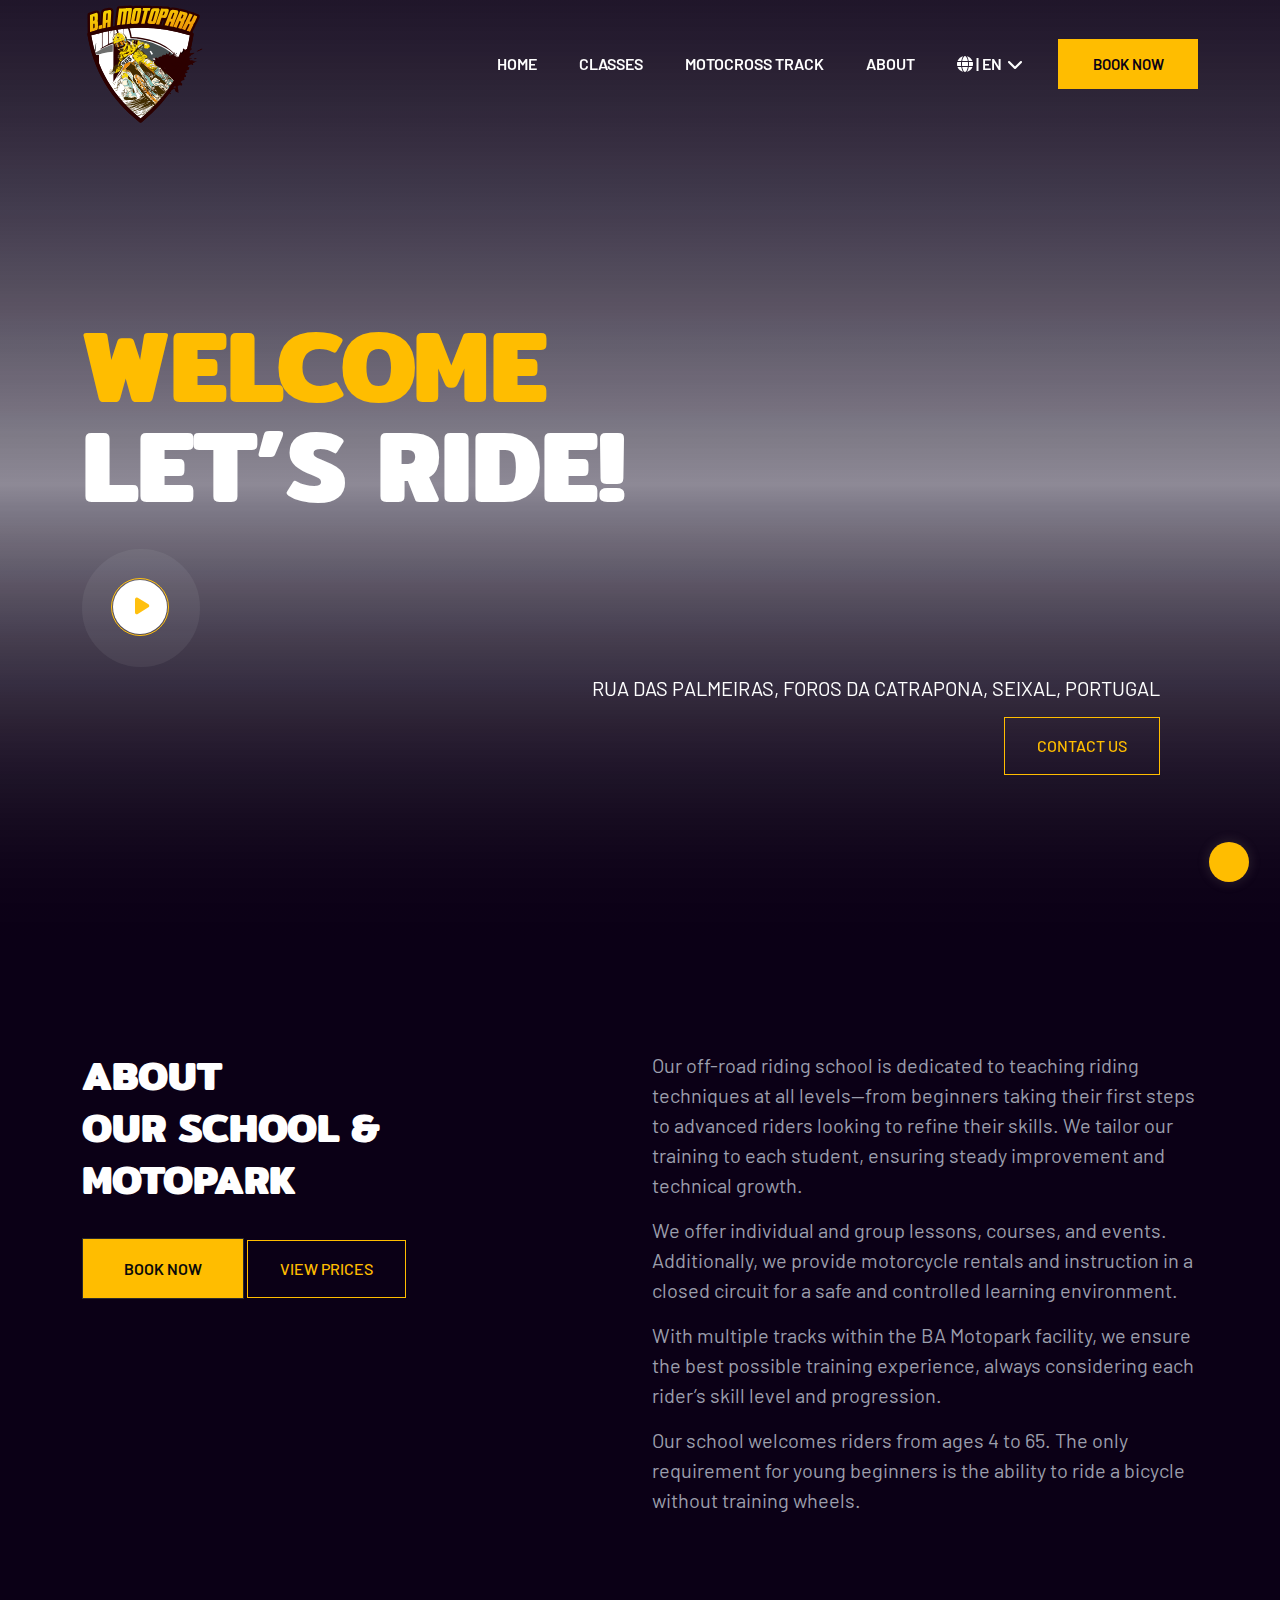
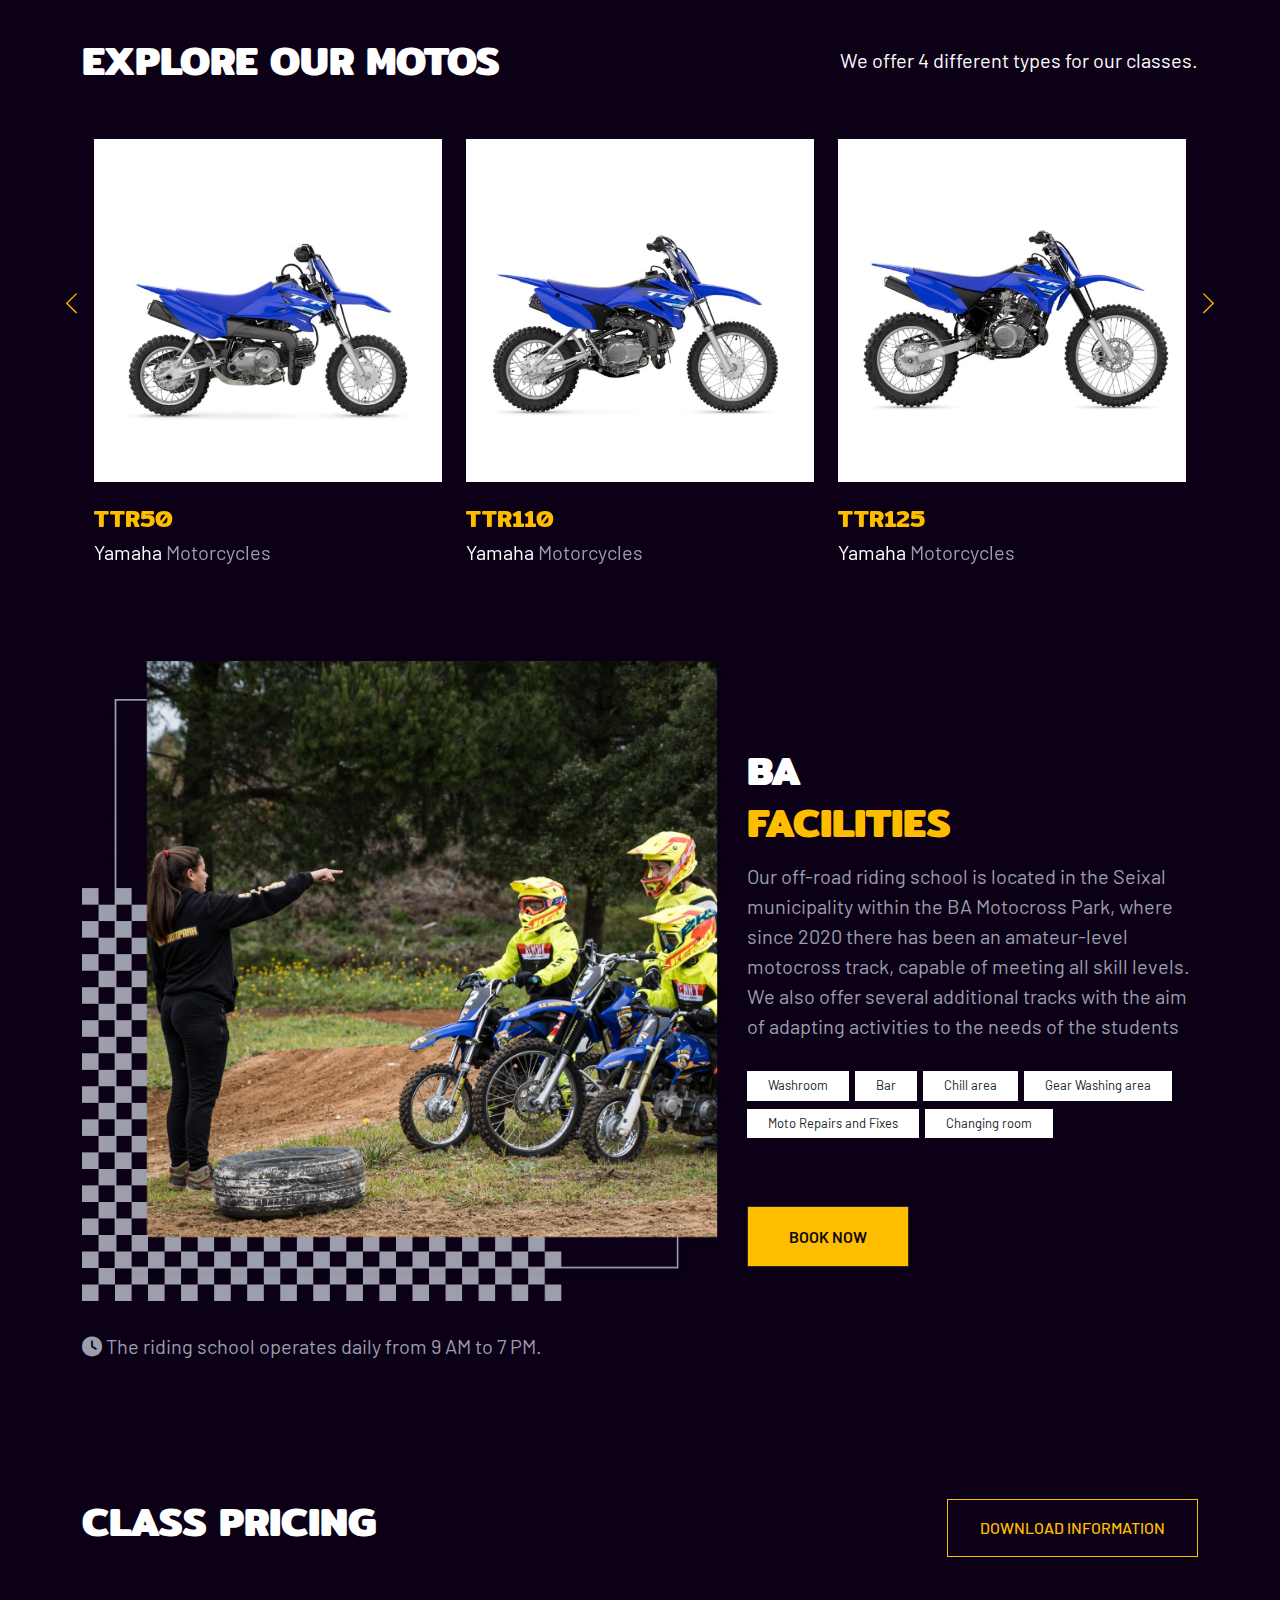
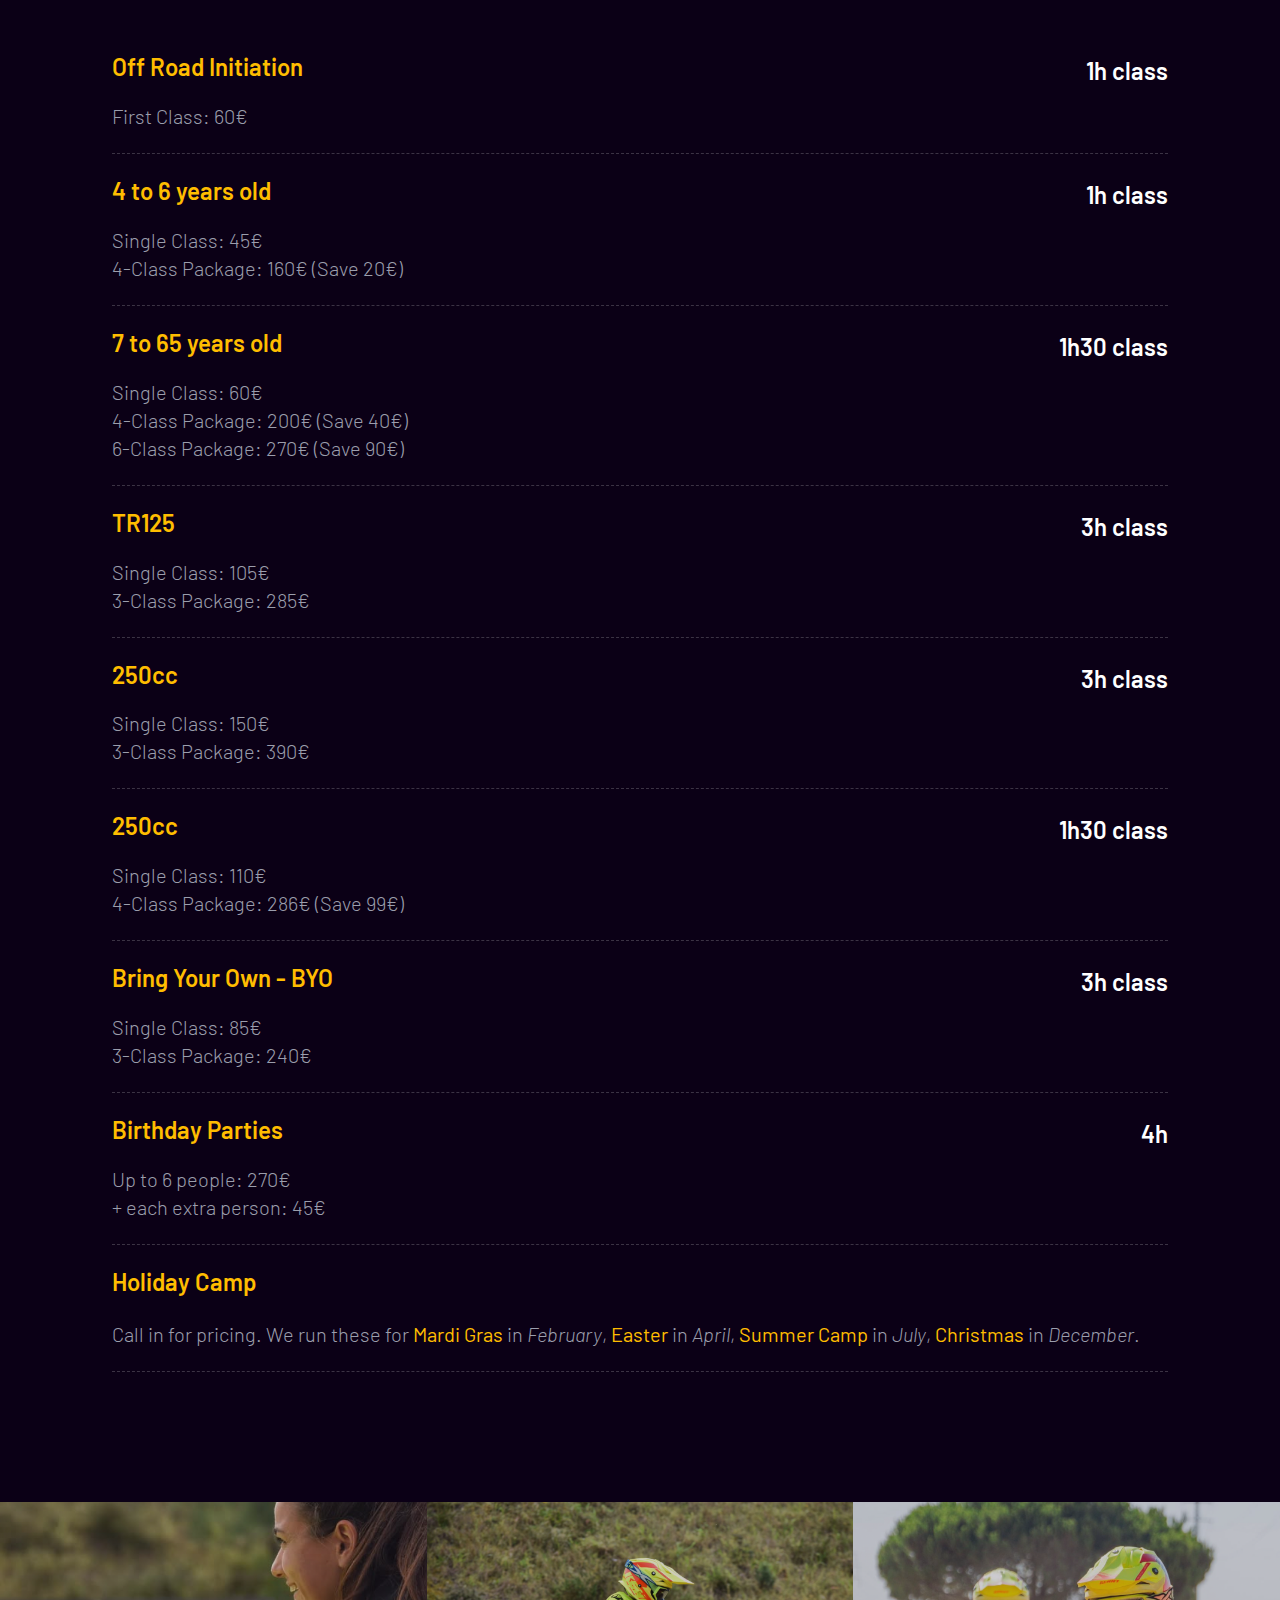
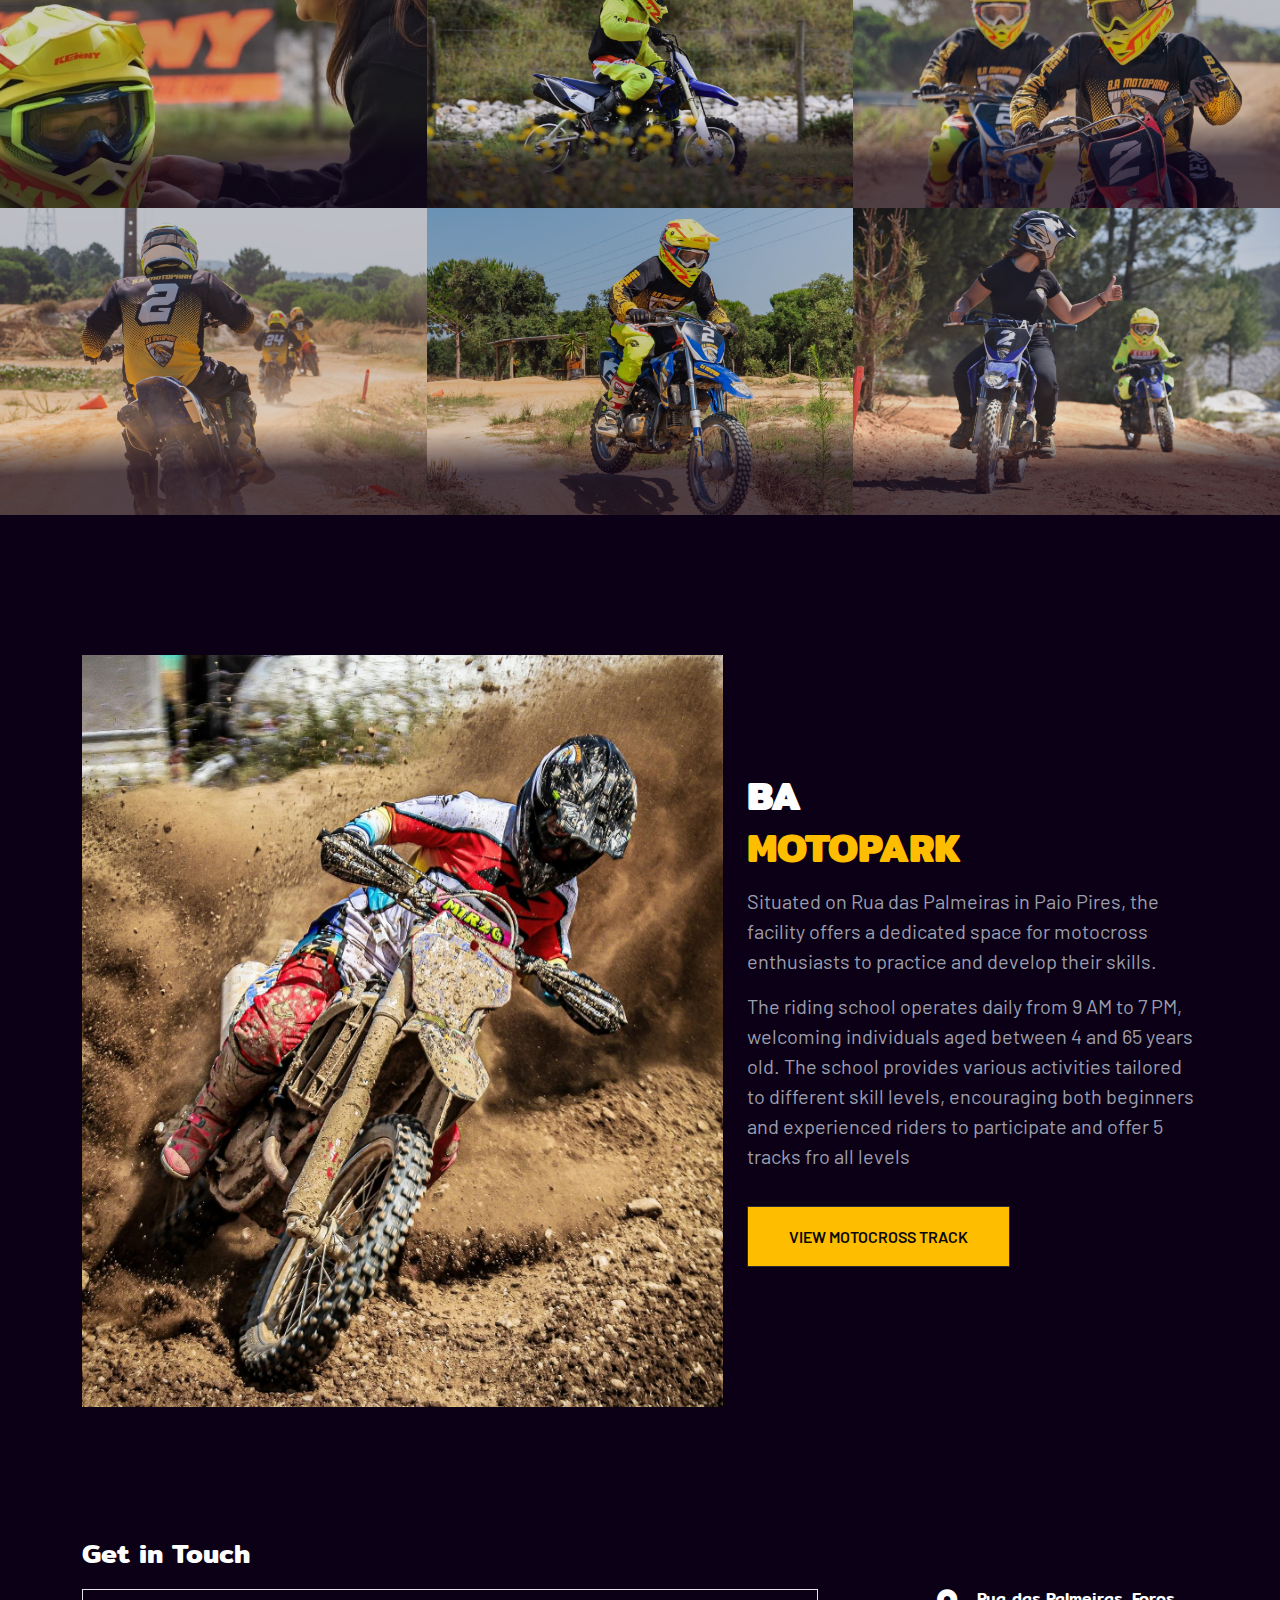
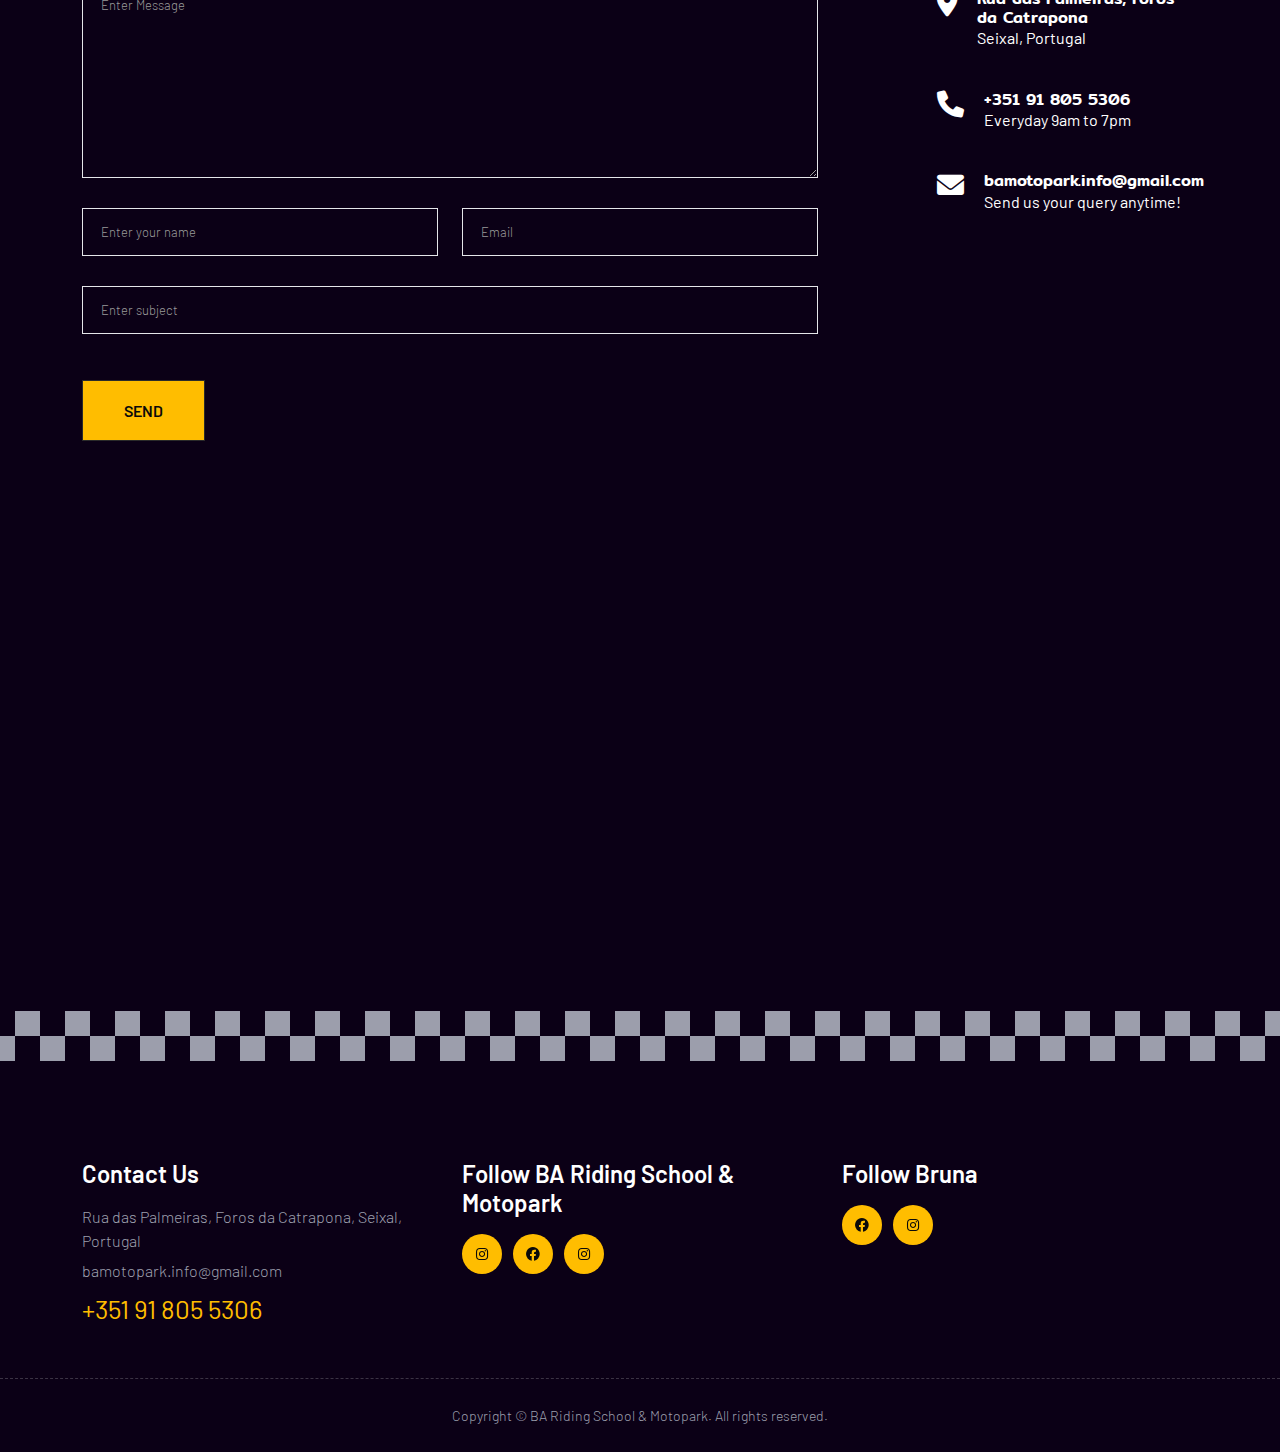
==== commit 10b00478: "Add files via upload" ====
--- a/en/index.html
+++ b/en/index.html
@@ -230,7 +230,7 @@
                                  <li><a href="ba-motocross-track.html" title="Bruna Antunes Motocross Track">Motocross Track</a></li>
                                  <li><a href="about.html" title="about Bruna Antunes">About</a></li>
                                  <li>
-                                    <a href="" title="Language selector"><i class="fa-solid fa-globe"></i> | EN</a>
+                                    <a href="" title="Language selector"><i class="fa-solid fa-globe"></i> | EN&nbsp;&nbsp;<i class="fa-solid fa-chevron-down"></i></a>
                                     <ul class="submenu">
                                        <li><a href="../index.html"><i class="fa-solid fa-globe"></i> | PT</a></li>
                                     </ul>
@@ -687,26 +687,26 @@
                      <h2 class="contact-title">Get in Touch</h2>
                   </div>
                   <div class="col-lg-8">
-                     <form class="form-contact contact_form" action="contact_process.php" method="post" id="contactForm" novalidate="novalidate">
+                     <form class="form-contact contact_form" action="https://forms.un-static.com/forms/2d5198eb1a5abc4f498b85d2a80641270e5db2a4" method="post" id="contactForm" novalidate="novalidate">
                         <div class="row">
                            <div class="col-12">
                               <div class="form-group">
-                                 <textarea class="form-control w-100" name="message" id="message" cols="30" rows="9" onfocus="this.placeholder = ''" onblur="this.placeholder = 'Enter Message'" placeholder=" Enter Message"></textarea>
+                                 <textarea class="form-control w-100" name="message" id="message" cols="30" rows="9" placeholder="Enter Message" required></textarea>
                               </div>
                            </div>
                            <div class="col-sm-6">
                               <div class="form-group">
-                                 <input class="form-control valid" name="name" id="name" type="text" onfocus="this.placeholder = ''" onblur="this.placeholder = 'Enter your name'" placeholder="Enter your name">
+                                 <input class="form-control valid" name="name" id="name" type="text" placeholder="Enter your name" required>
                               </div>
                            </div>
                            <div class="col-sm-6">
                               <div class="form-group">
-                                 <input class="form-control valid" name="email" id="email" type="email" onfocus="this.placeholder = ''" onblur="this.placeholder = 'Enter email address'" placeholder="Email">
+                                 <input class="form-control valid" name="email" id="email" type="email" placeholder="Email" required>
                               </div>
                            </div>
                            <div class="col-12">
                               <div class="form-group">
-                                 <input class="form-control" name="subject" id="subject" type="text" onfocus="this.placeholder = ''" onblur="this.placeholder = 'Enter Subject'" placeholder="Enter Subject">
+                                 <input class="form-control" name="subject" id="subject" type="text" placeholder="Enter subject" minlength="4" maxlength="100" required>
                               </div>
                            </div>
                         </div>
--- a/assets/css/style.css
+++ b/assets/css/style.css
@@ -2107,7 +2107,8 @@
 
 
 .footer-bottom-area  {
-   background-color: #2b2c2f;
+   background-color: #0B0016;
+   border-top:1px dashed rgba(255, 255, 255, 0.2);
 }
 
 .footer-bottom-area .footer-border {
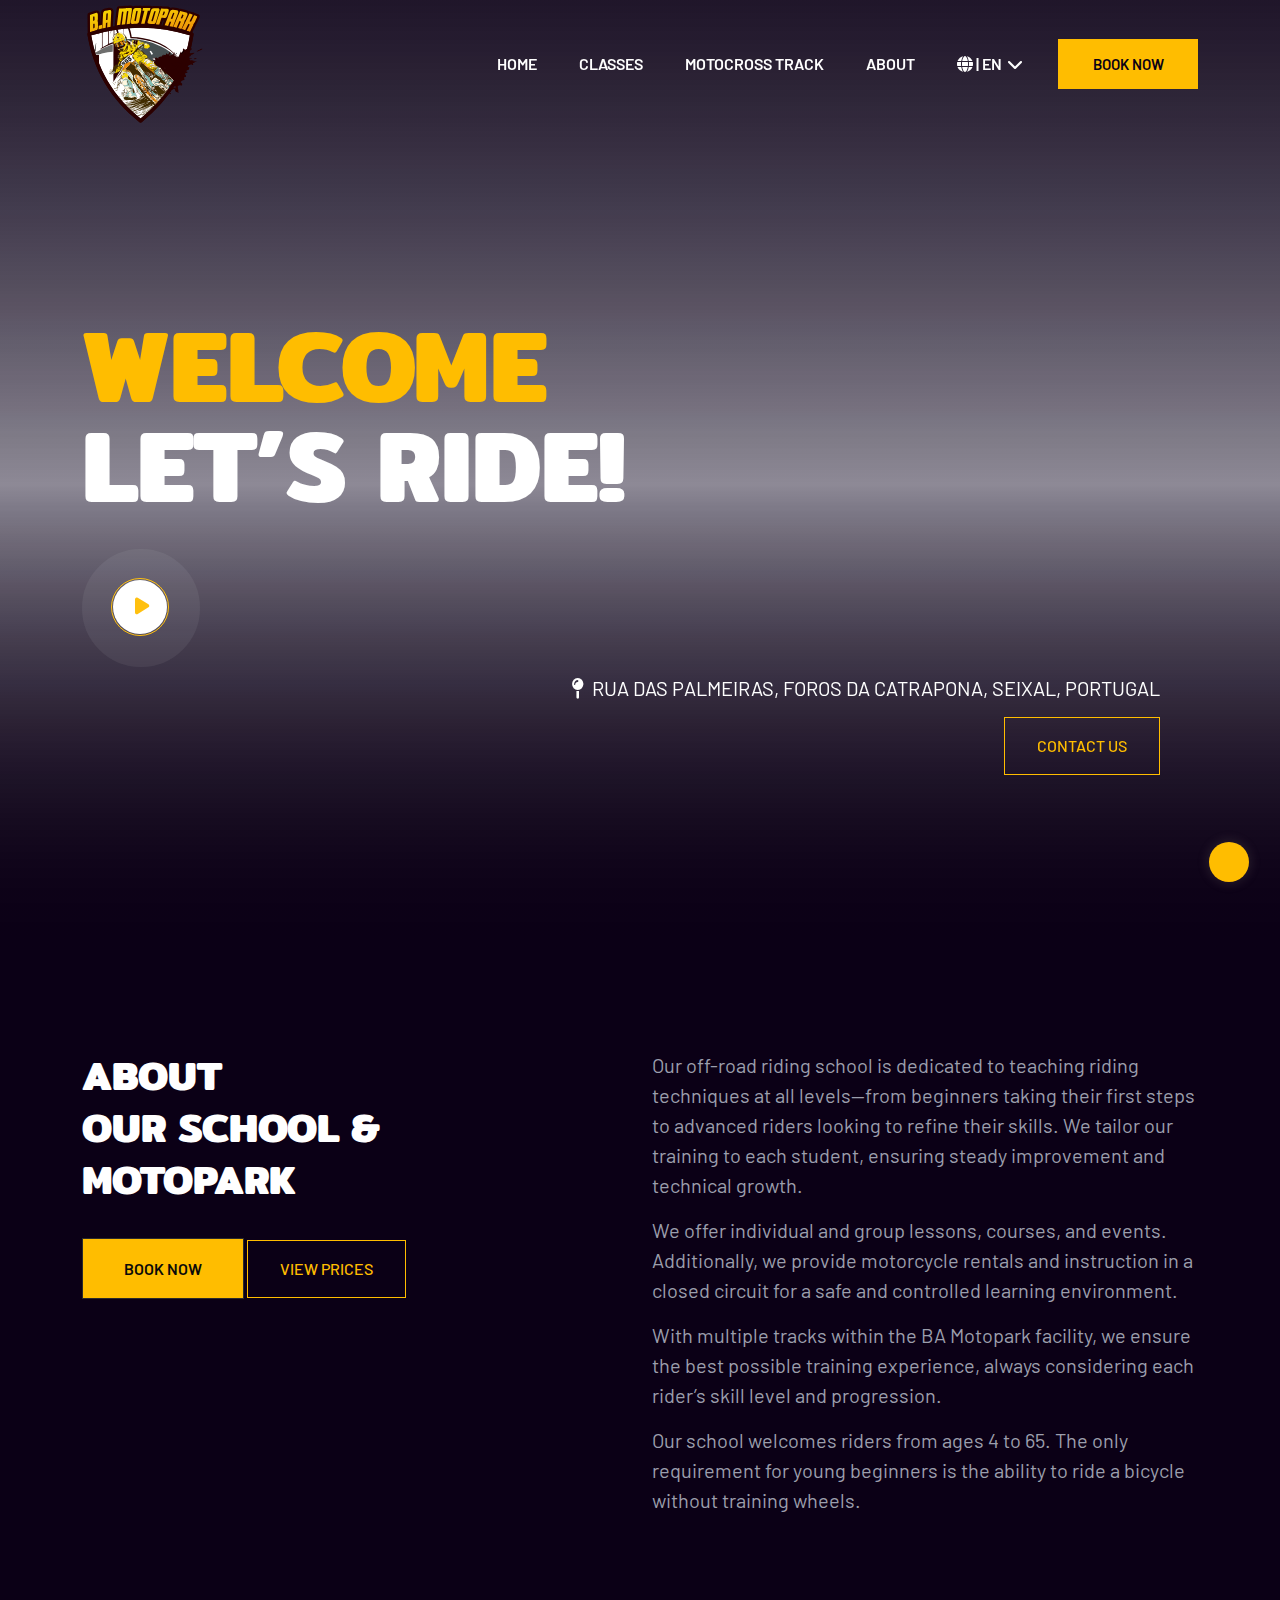
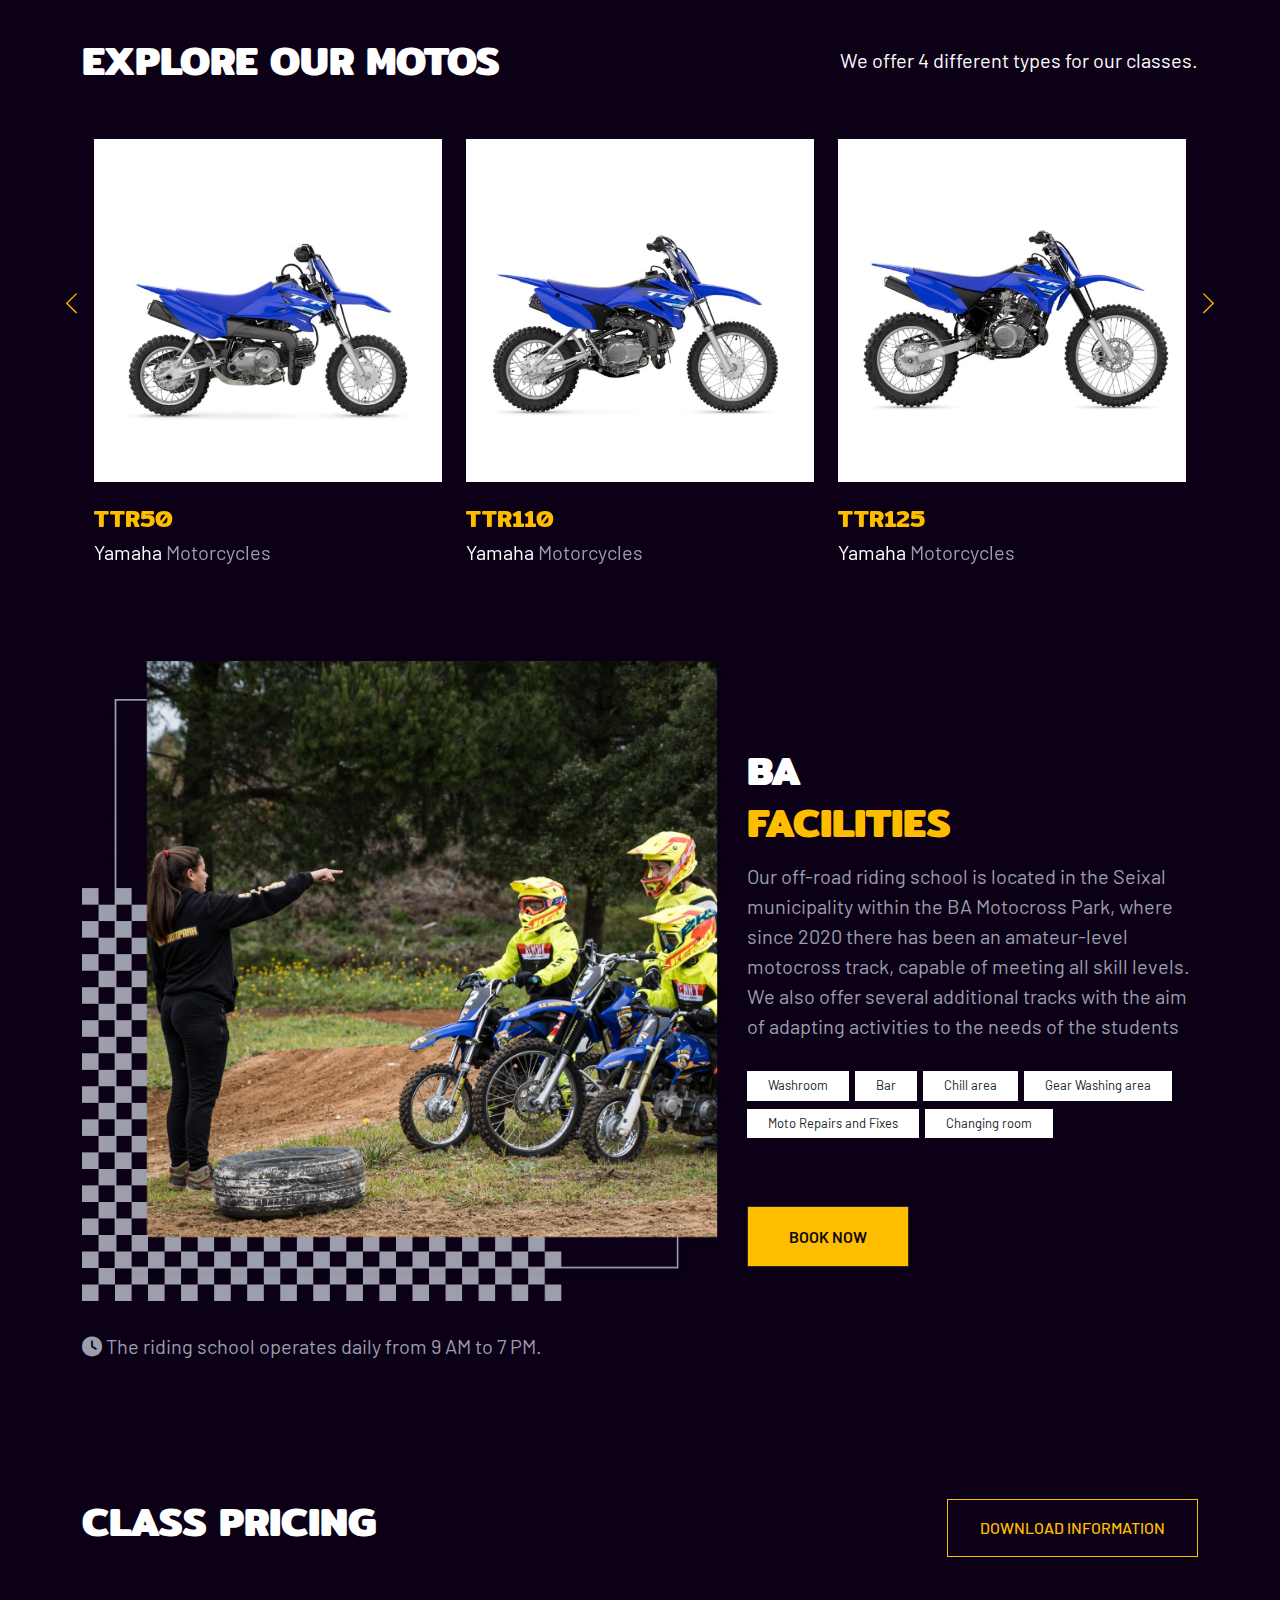
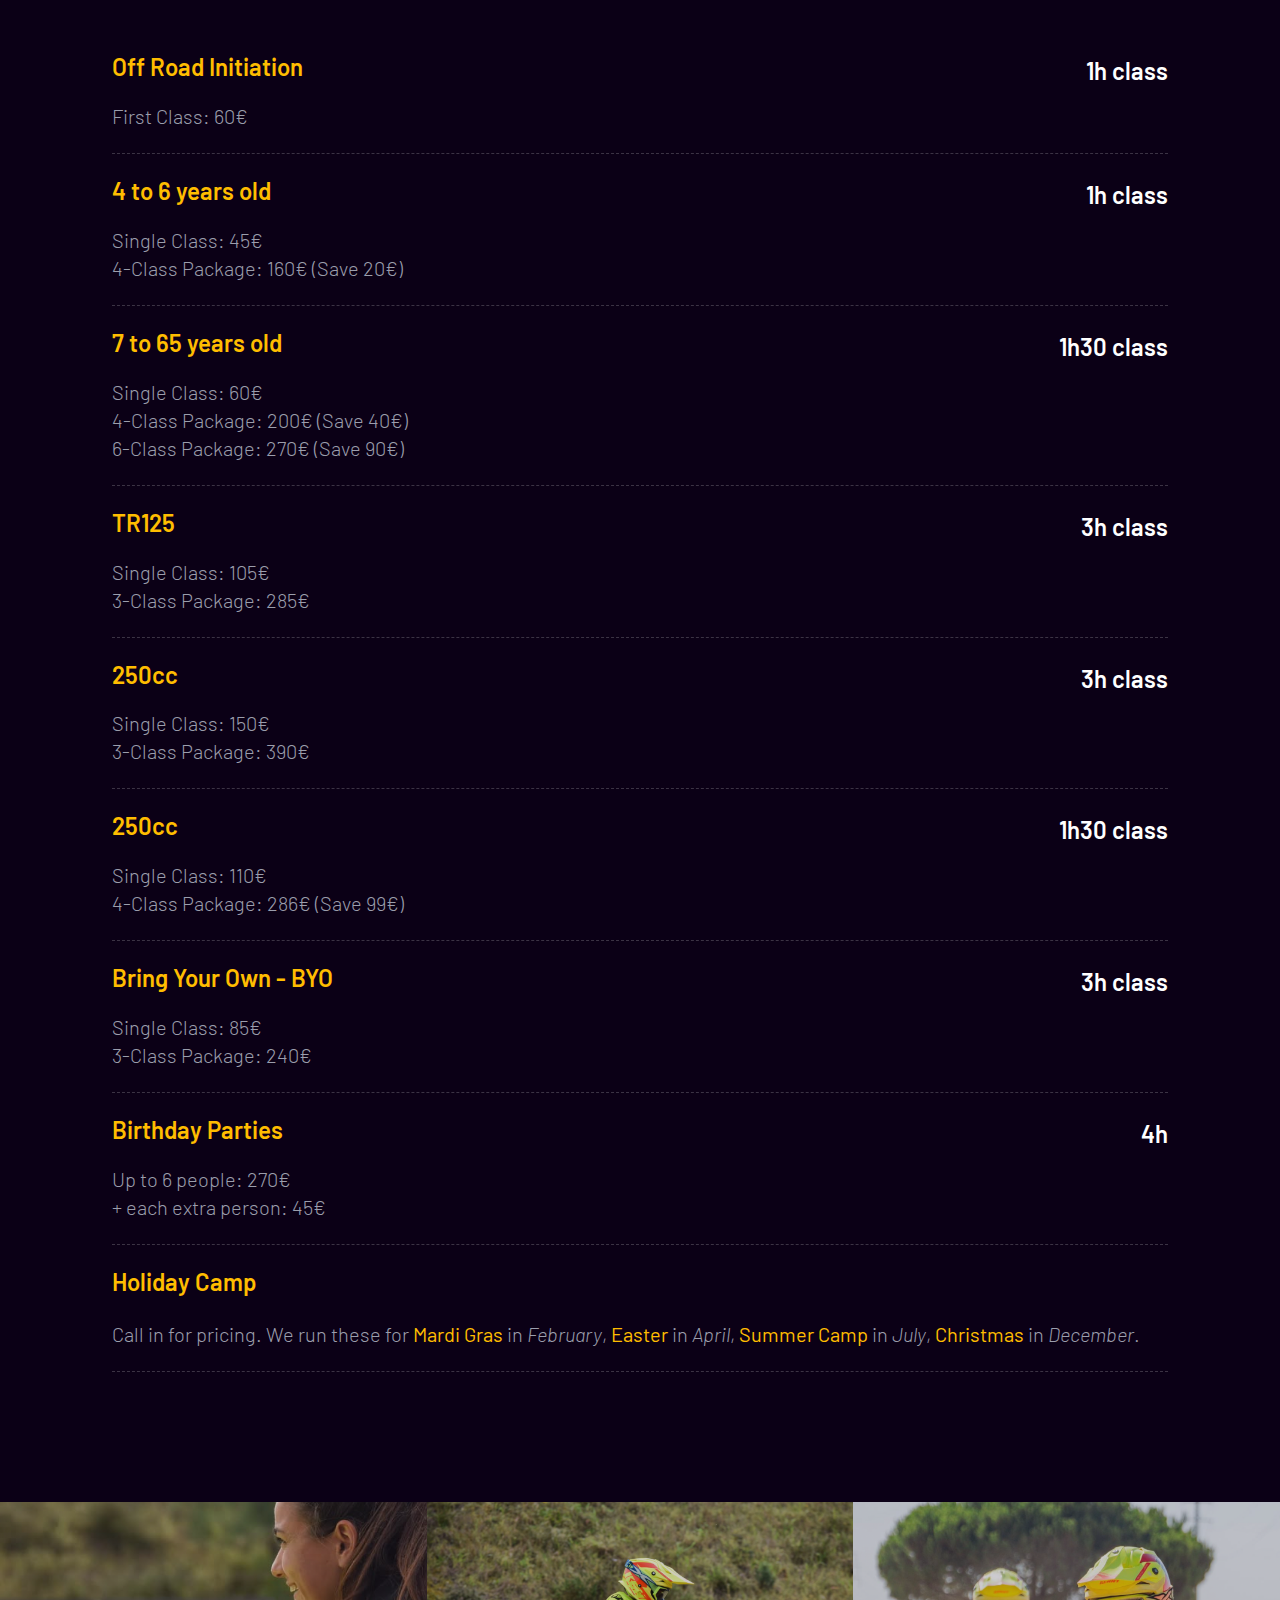
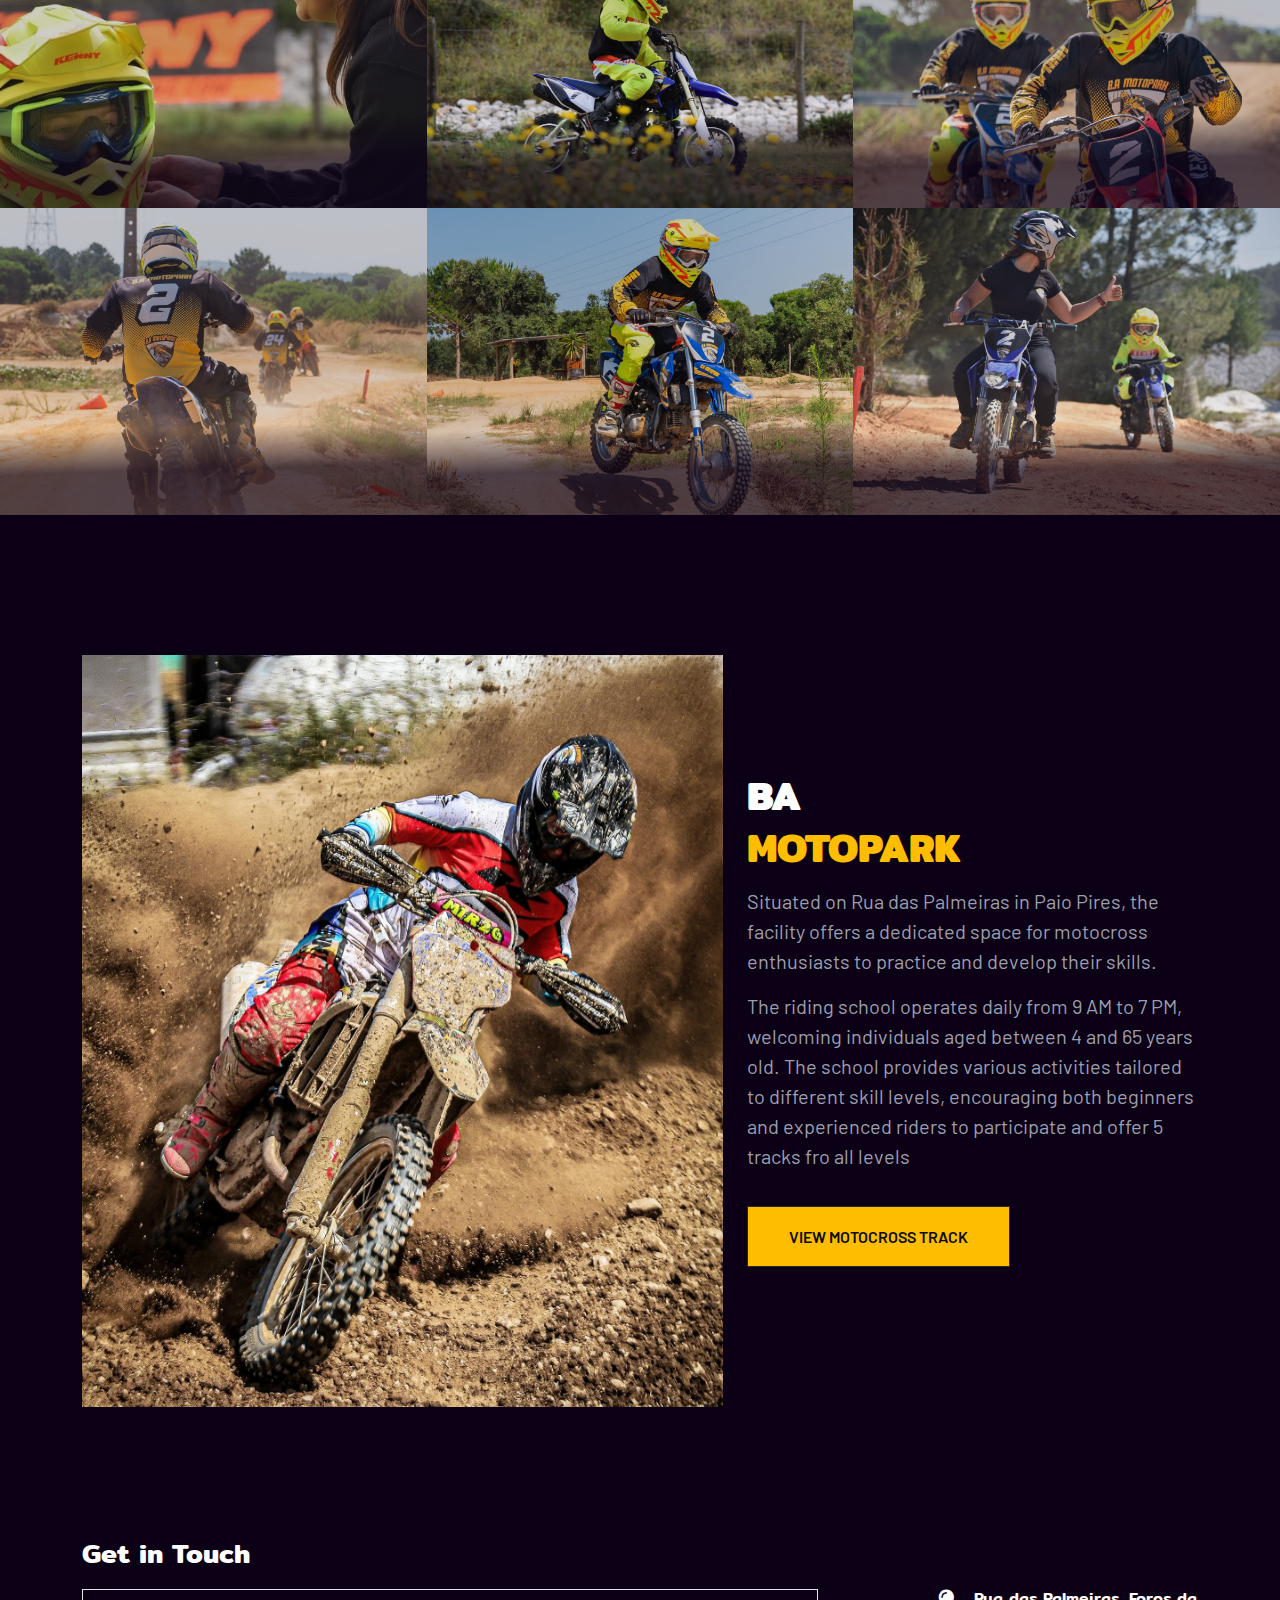
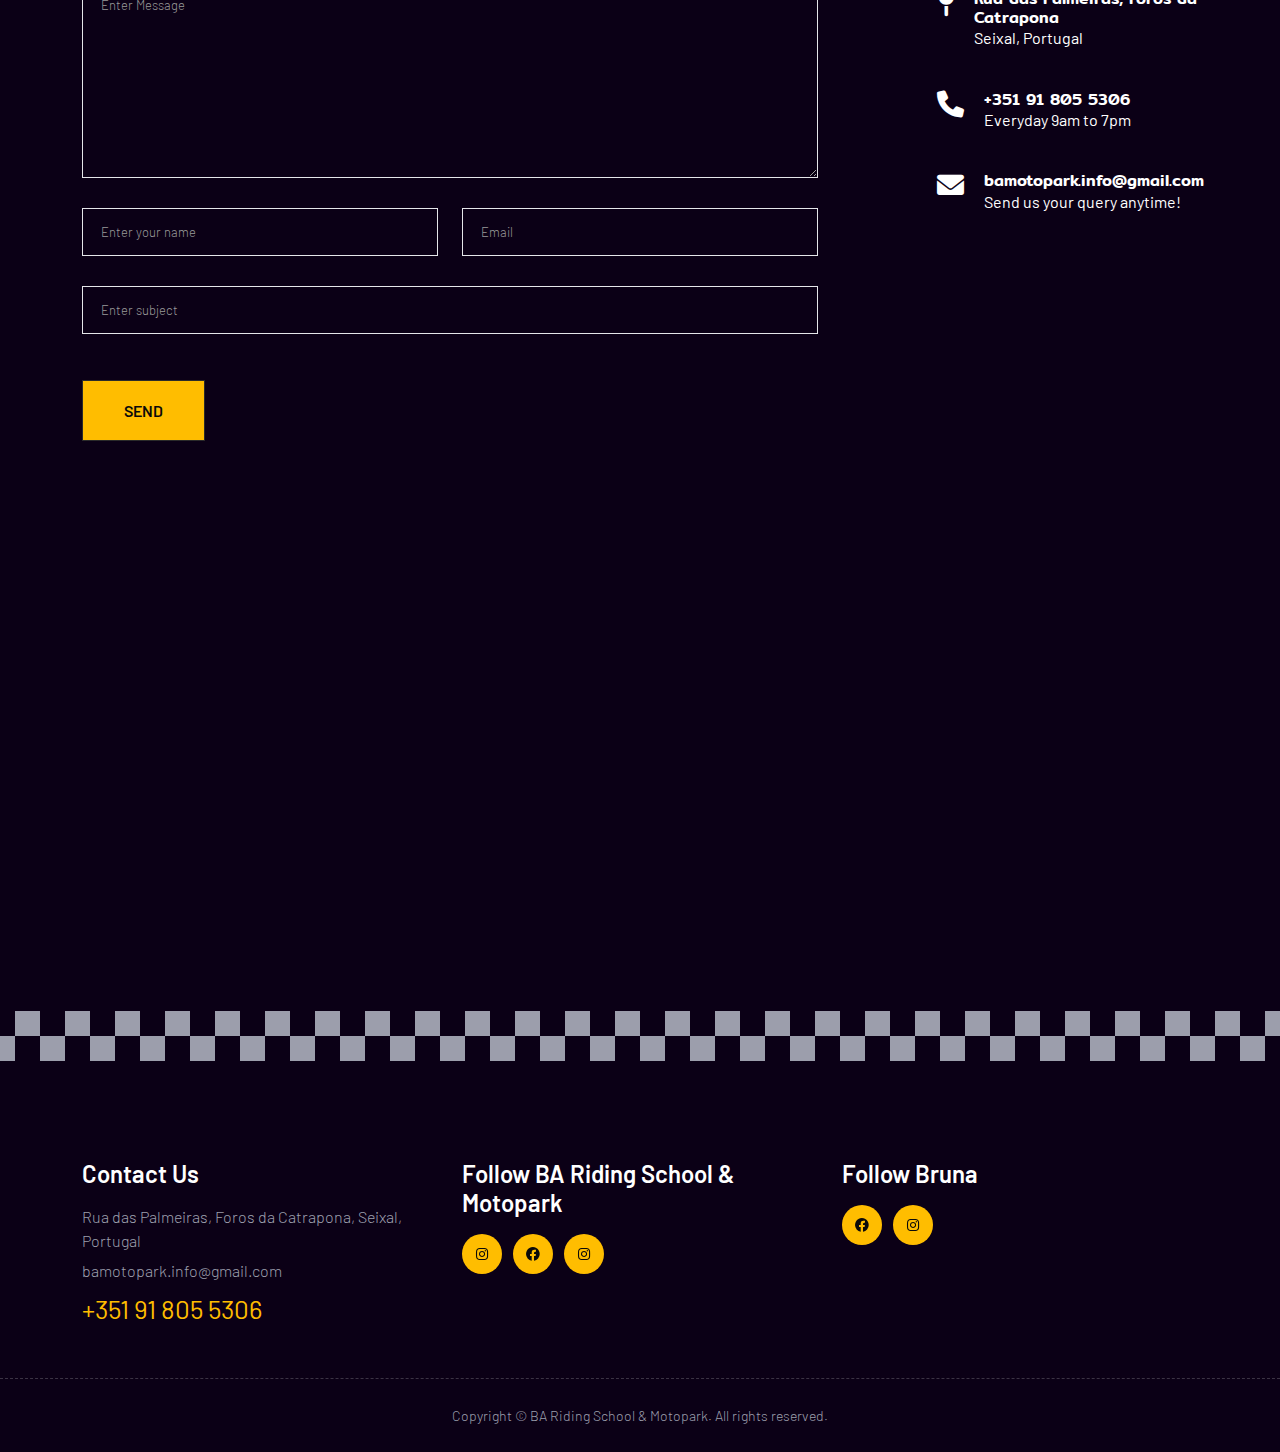
==== commit 26a36452: "Add files via upload" ====
--- a/en/index.html
+++ b/en/index.html
@@ -280,7 +280,7 @@
                      <!-- Hero Footer -->
                      <div class="hero-footer">
                         <!-- <h4>Find us at</h4>-->
-                        <p>Rua das Palmeiras, Foros da Catrapona, Seixal, Portugal</p>
+                        <p><i class="fa-solid fa-map-pin"></i>&nbsp;&nbsp;Rua das Palmeiras, Foros da Catrapona, Seixal, Portugal</p>
                         <a href="#contact-section" aria-label="contact us" class="btn_01">Contact us</a>
                      </div>
                   </div>
@@ -717,7 +717,7 @@
                   </div>
                   <div class="col-lg-3 offset-lg-1">
                      <div class="media contact-info">
-                        <span class="contact-info__icon"><i class="fa-solid fa-location-dot"></i></span>
+                        <span class="contact-info__icon"><i class="fa-solid fa-map-pin"></i></span>
                         <div class="media-body">
                            <h3>Rua das Palmeiras, Foros da Catrapona</h3>
                            <p>Seixal, Portugal</p>
@@ -850,8 +850,8 @@
       <script src="../assets/js/jquery.counterup.min.js"></script>
       <script src="../assets/js/waypoints.min.js"></script>
       <!-- contact js -->
-      <script src="../assets/js/contact.js"></script>
-      <script src="../assets/js/jquery.form.js"></script>
+      <!-- <script src="../assets/js/contact.js"></script>
+      <script src="../assets/js/jquery.form.js"></script> -->
       <script src="../assets/js/jquery.validate.min.js"></script>
       <script src="../assets/js/mail-script.js"></script>
       <script src="../assets/js/jquery.ajaxchimp.min.js"></script>
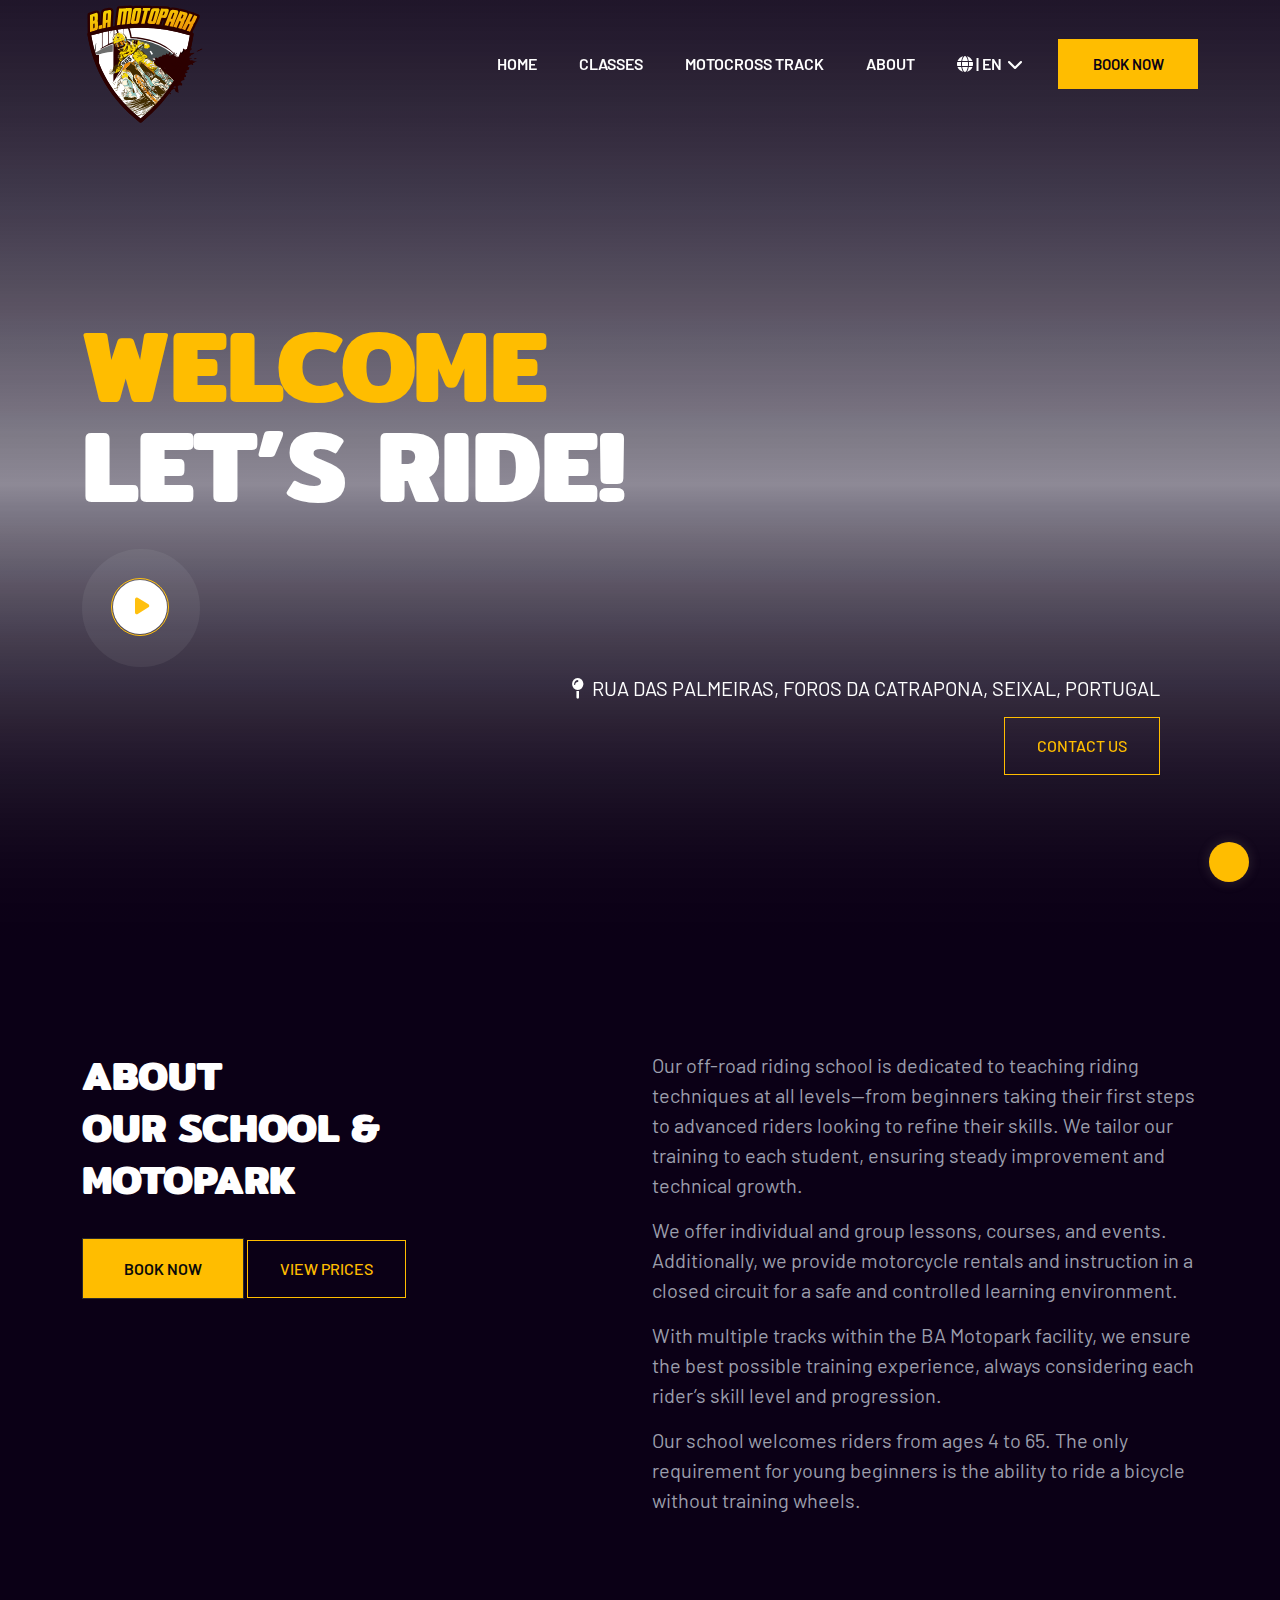
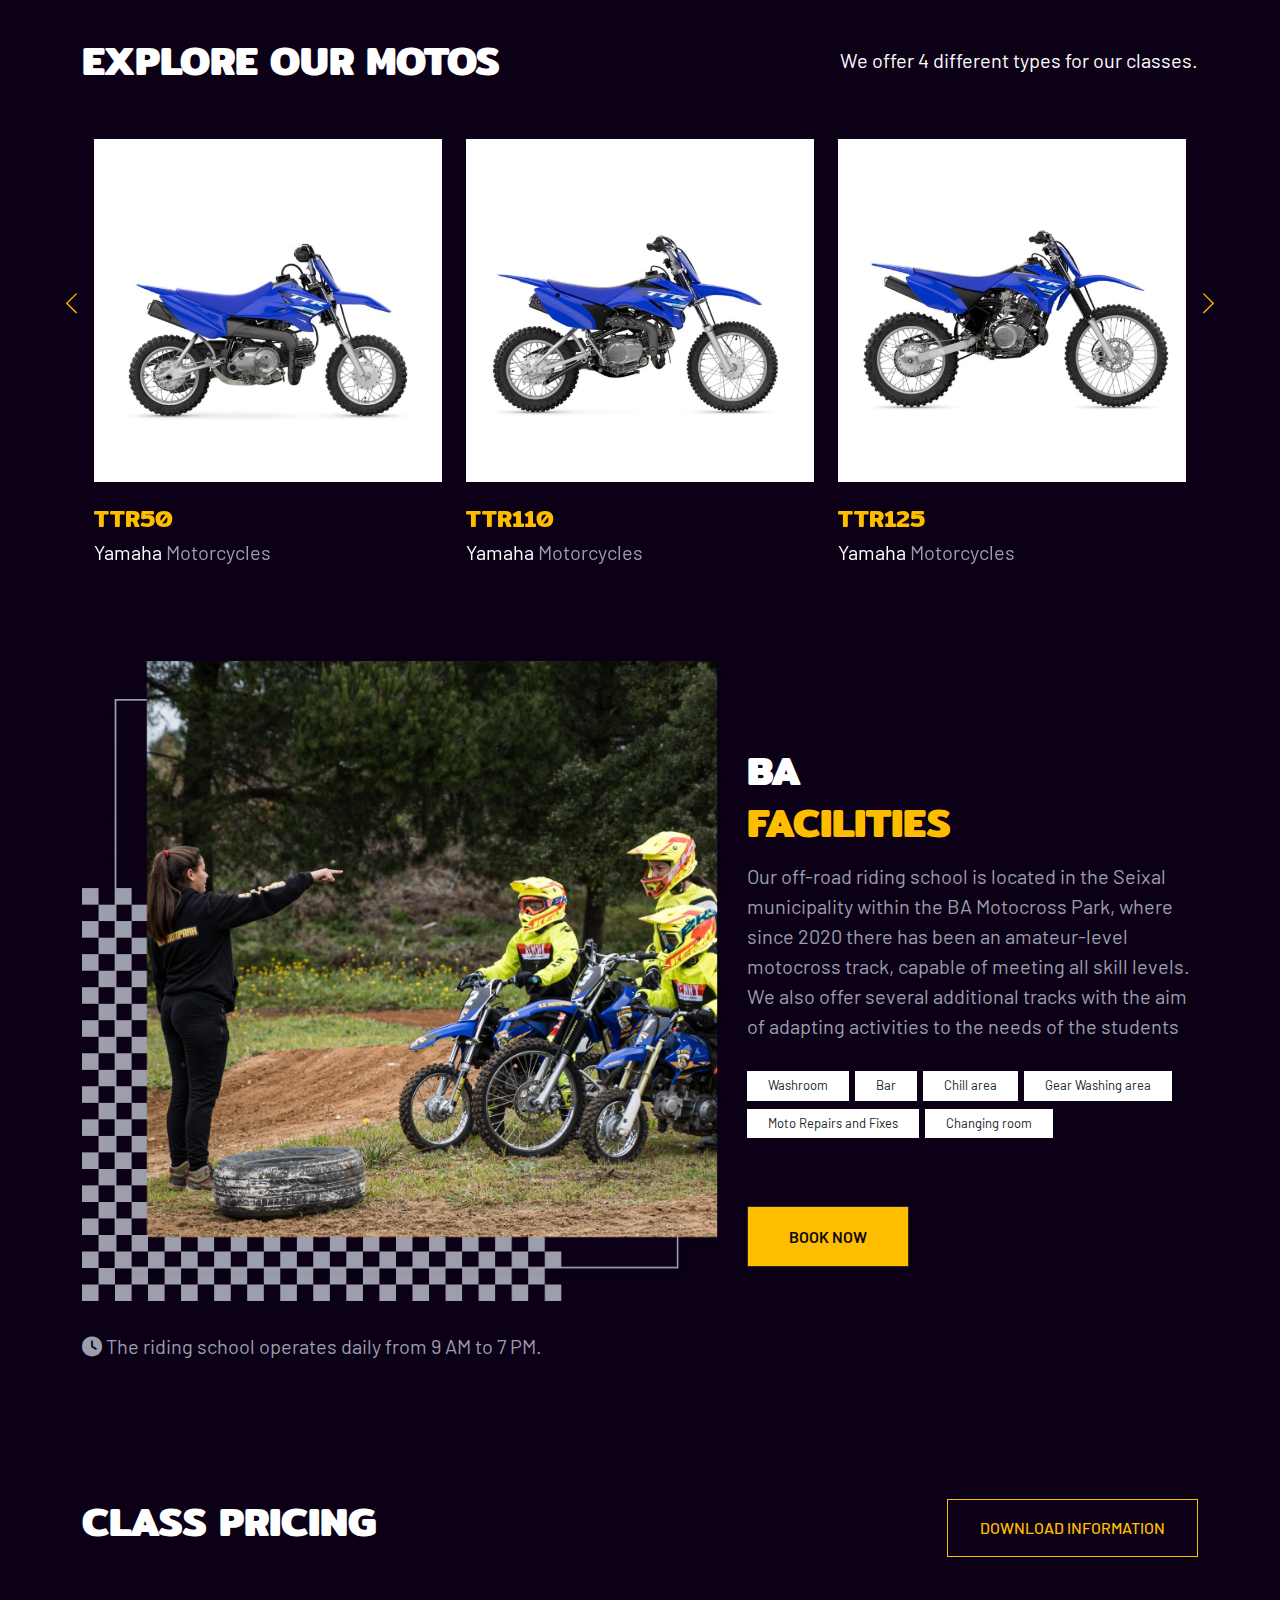
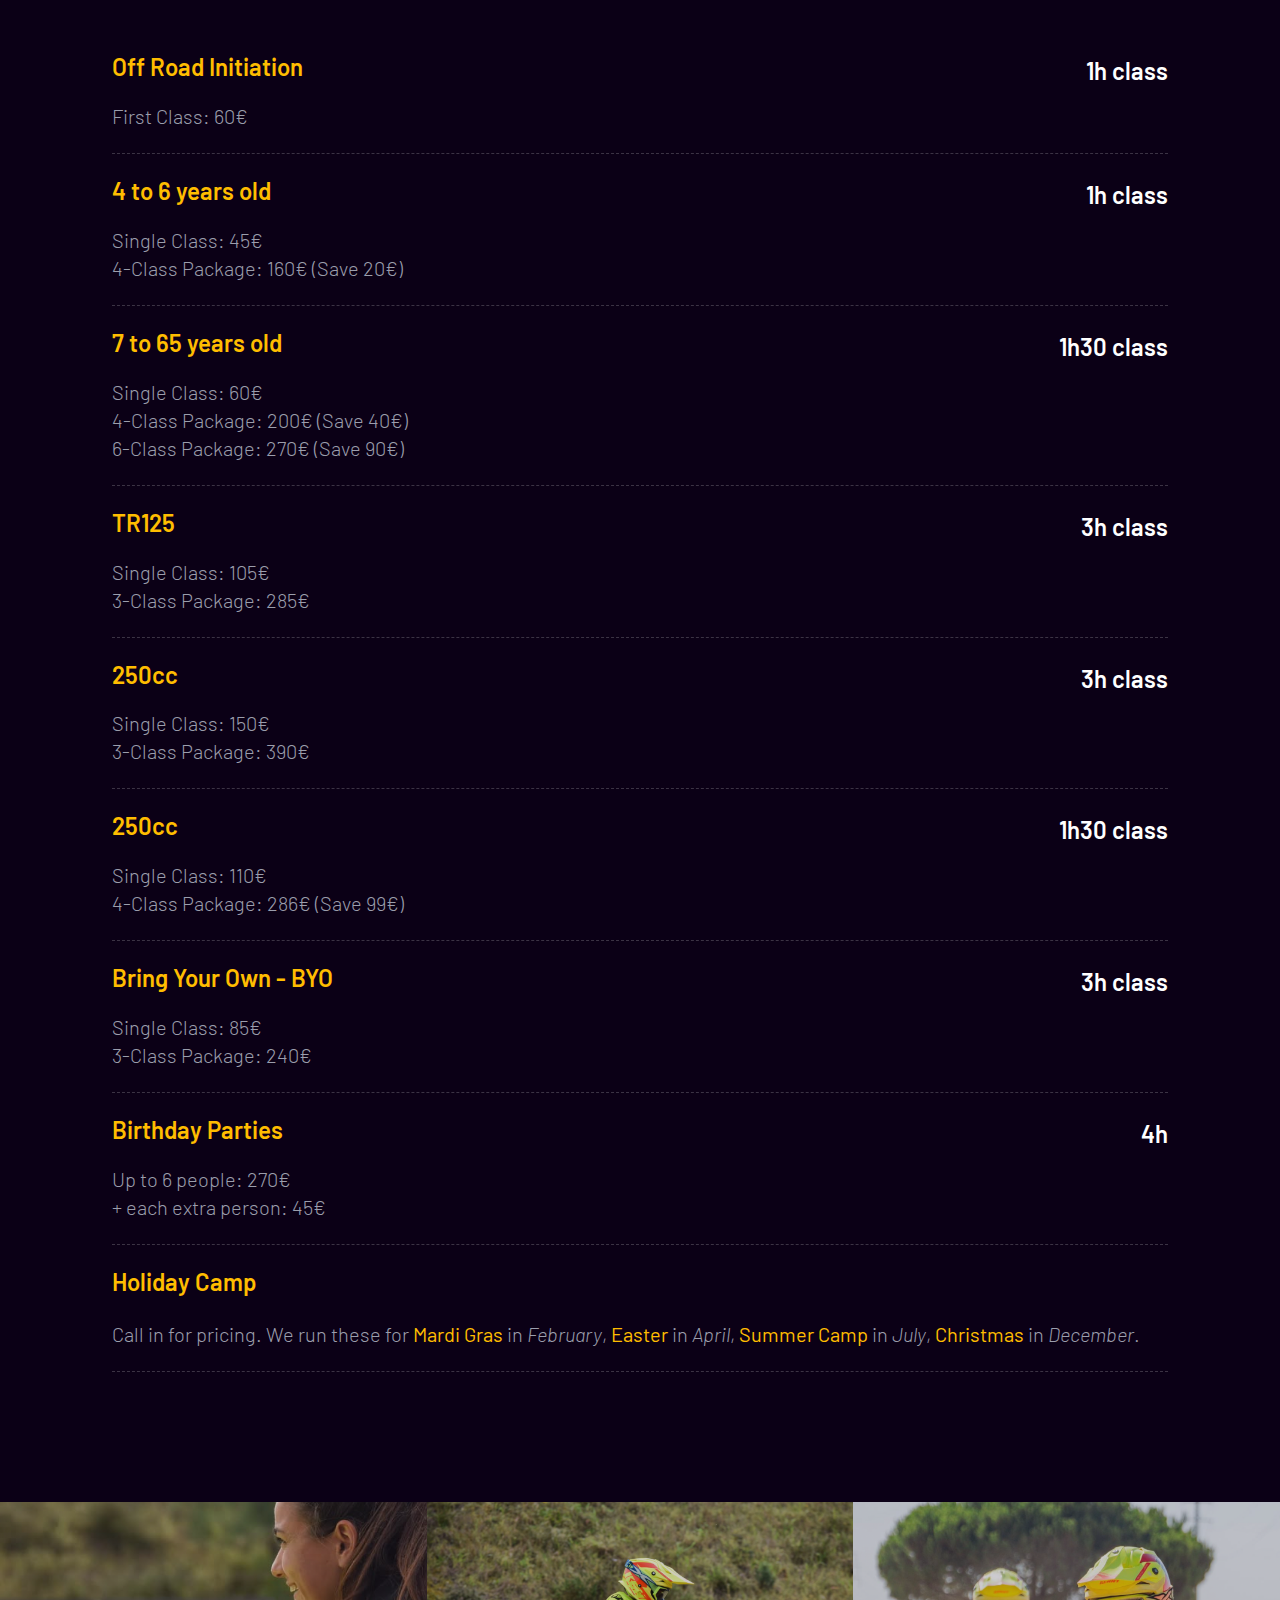
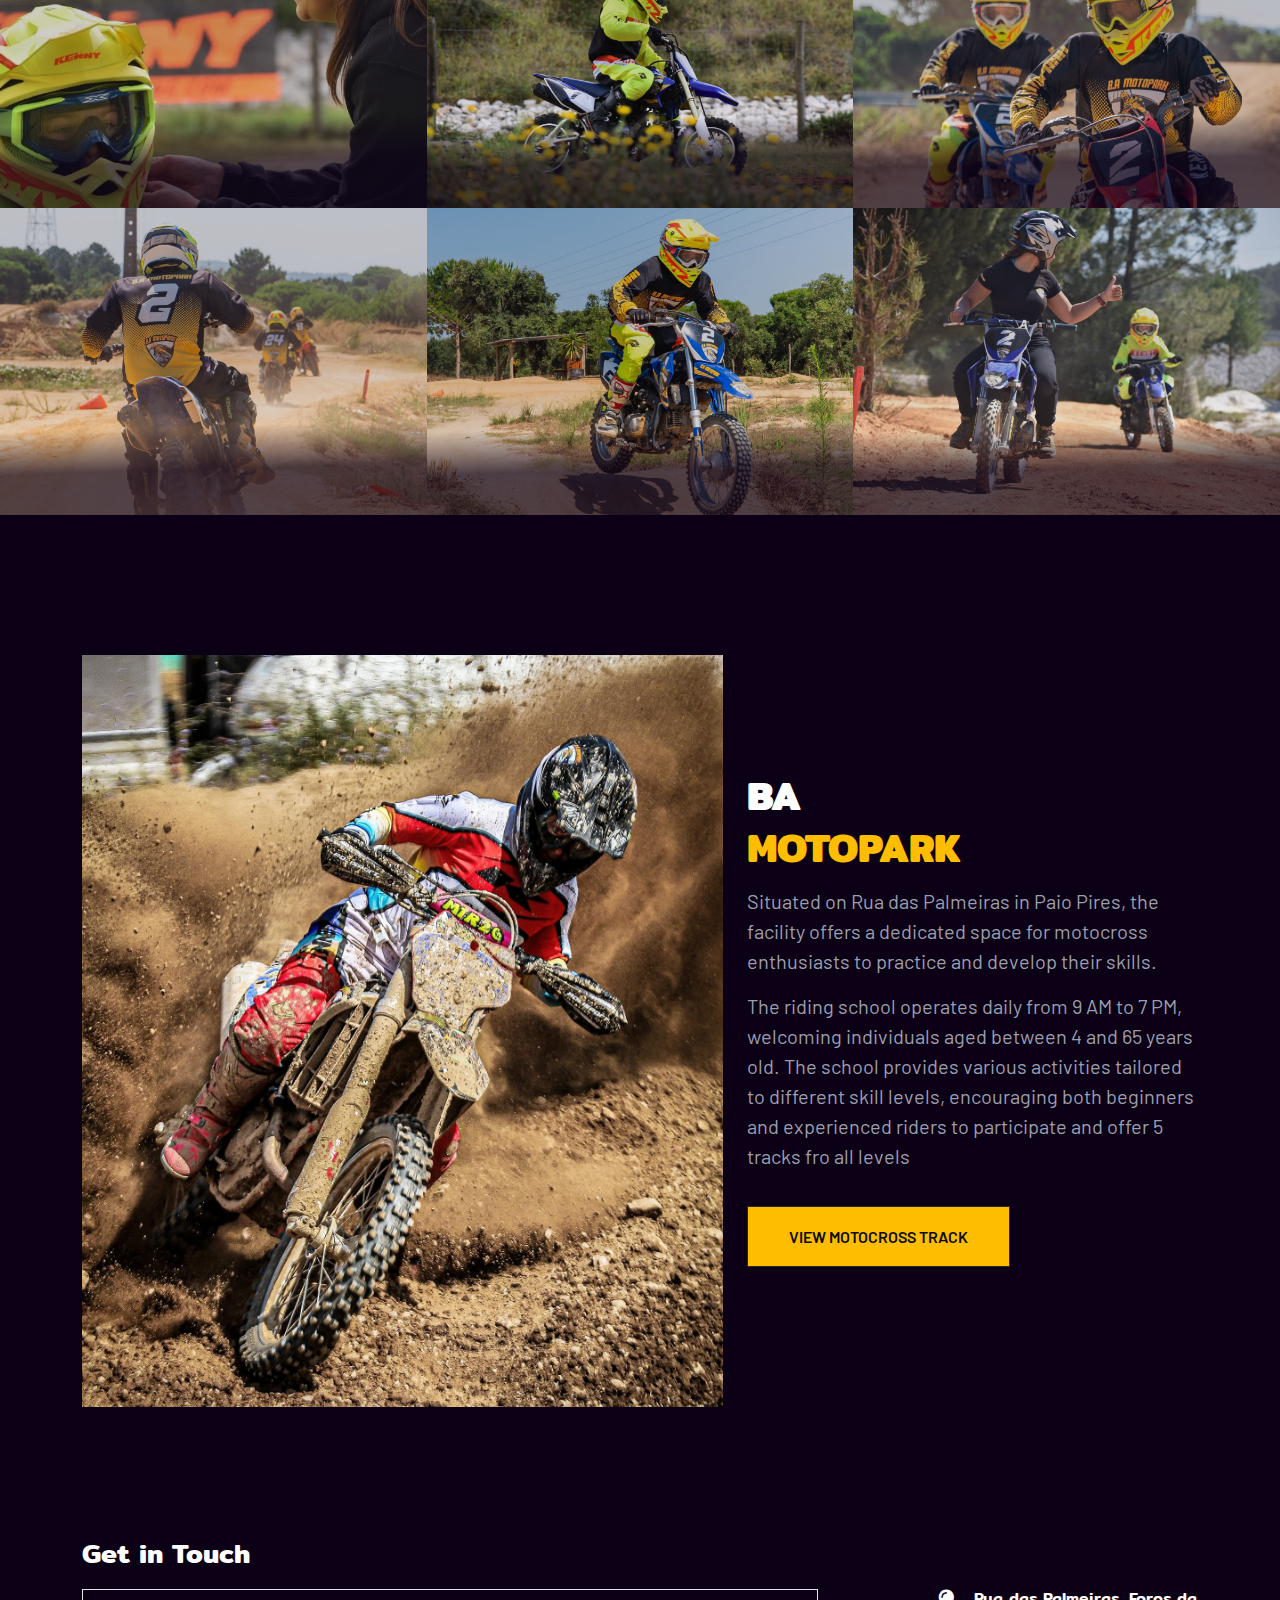
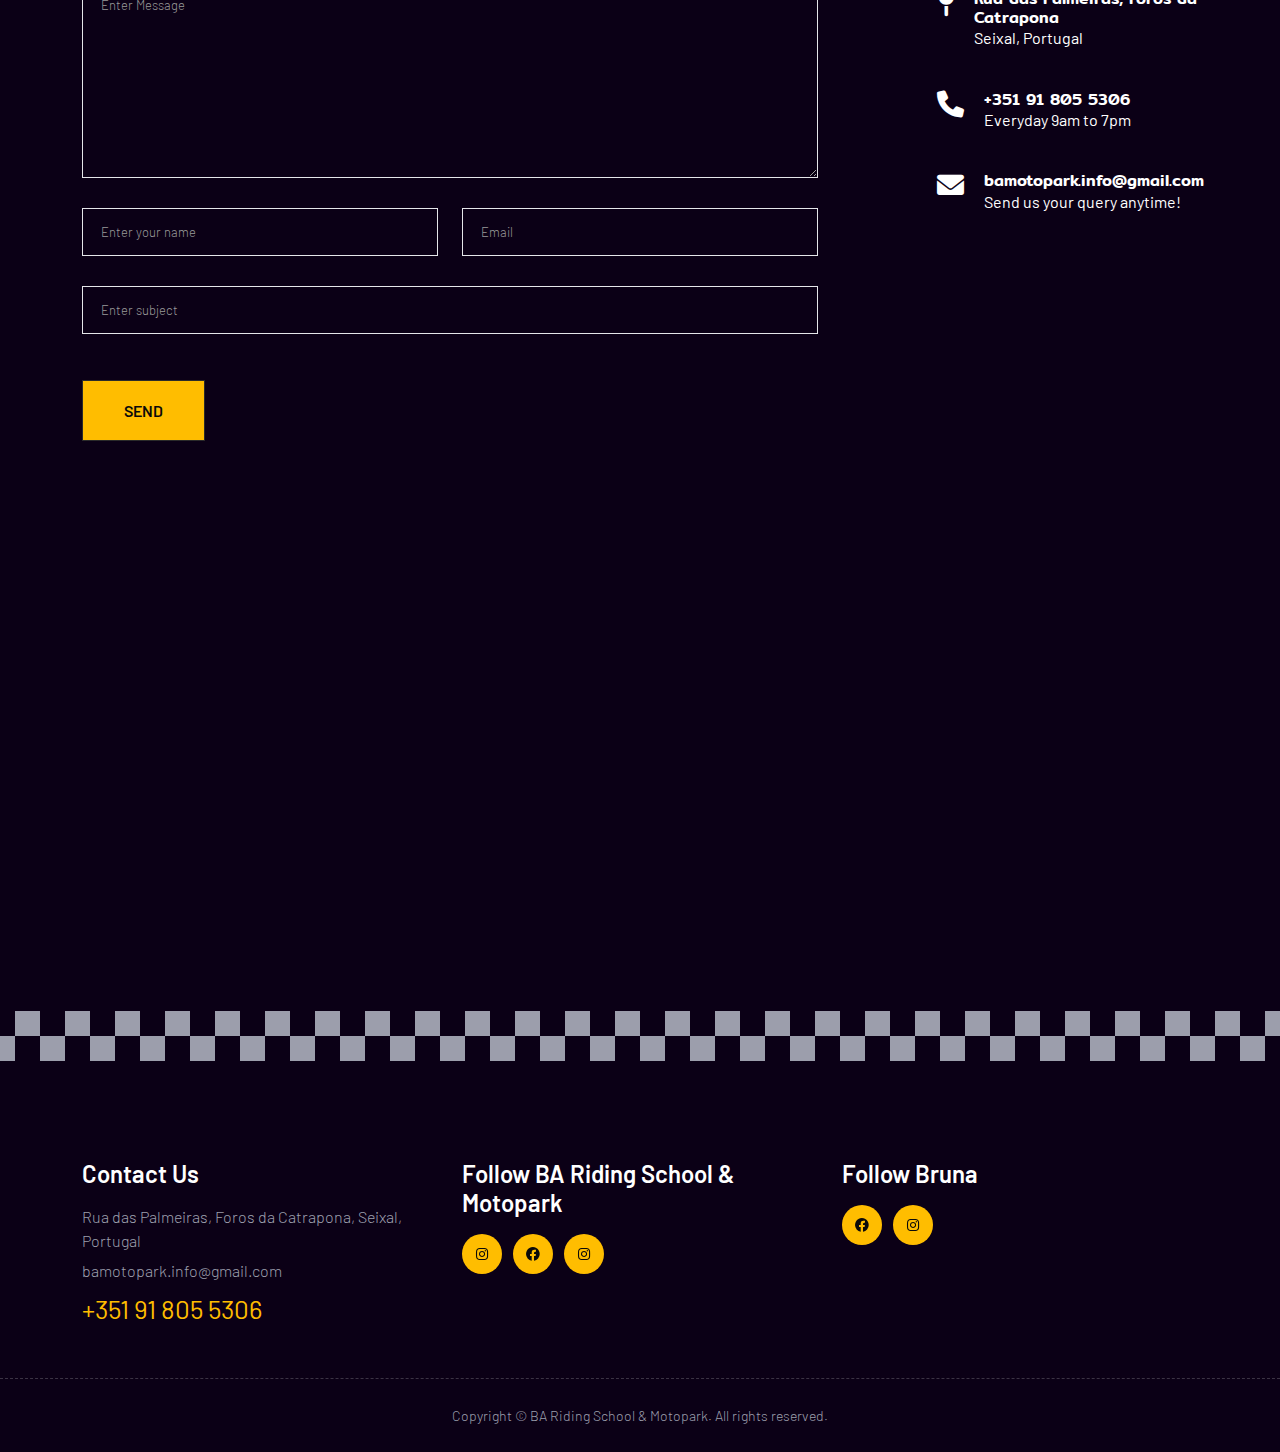
==== commit 62522546: "Add files via upload" ====
--- a/en/index.html
+++ b/en/index.html
@@ -217,7 +217,7 @@
                      <!-- Logo -->
                      <div class="col-xl-2 col-lg-2">
                         <div class="logo">
-                           <a href="index.html"><img src="../assets/img/logo/ba_motopark_logo.svg" alt="BA Motopark logo"></a>
+                           <a href="index.html"><img src="../assets/img/logo/ba_motopark_logo.svg" class="img-fluid" alt="BA Motopark logo"></a>
                         </div>
                      </div>
                      <div class="col-xl-10 col-lg-10">
--- a/assets/css/style.css
+++ b/assets/css/style.css
@@ -1031,7 +1031,6 @@
     float: left;
     display: bloack;
     width: 126px;
-    height: 100%;
 }
 
 .header-transparent {
@@ -1172,11 +1171,17 @@
     .slider-height {
         height: 600px;
     }
+     .main-header .logo{
+        width: 42px;
+    }
 }
 
 @media (max-width: 575px) {
     .slider-height {
         height: 540px;
+    }
+     .main-header .logo{
+         width: 42px;
     }
 }
 
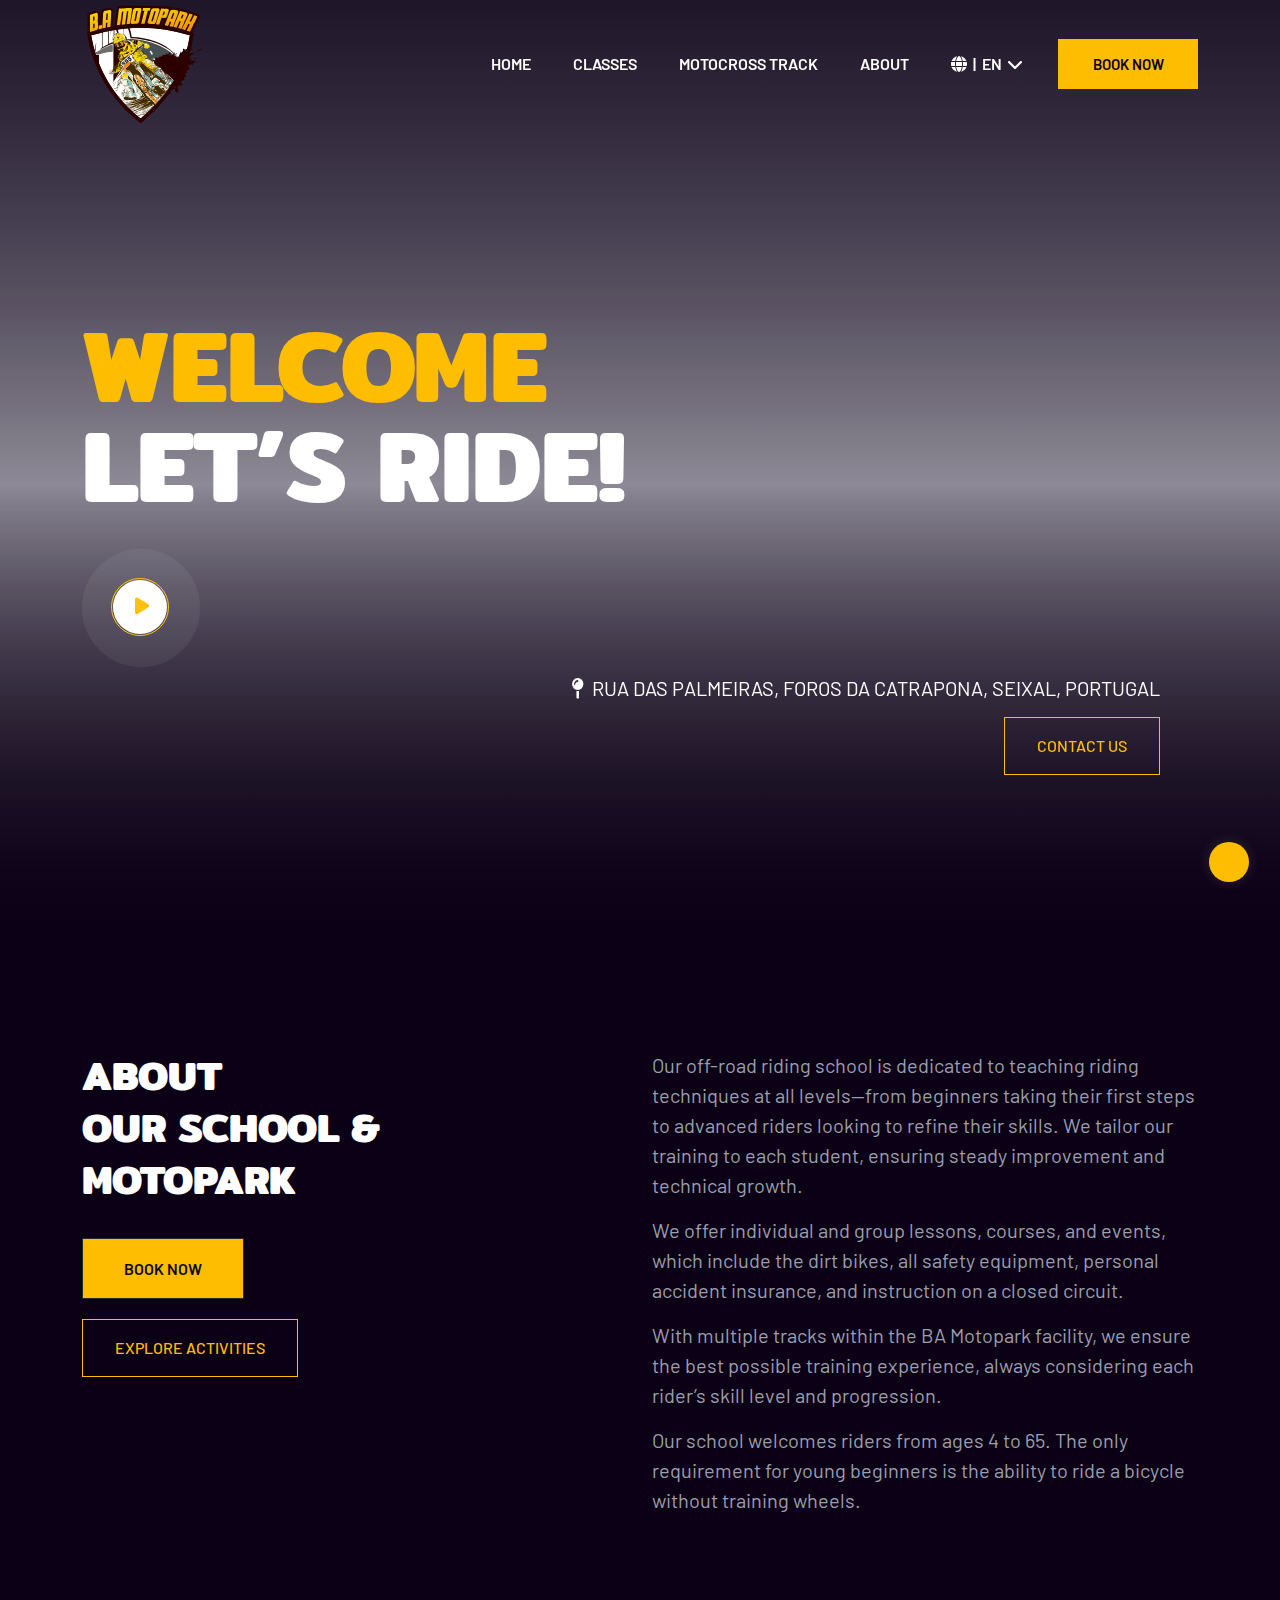
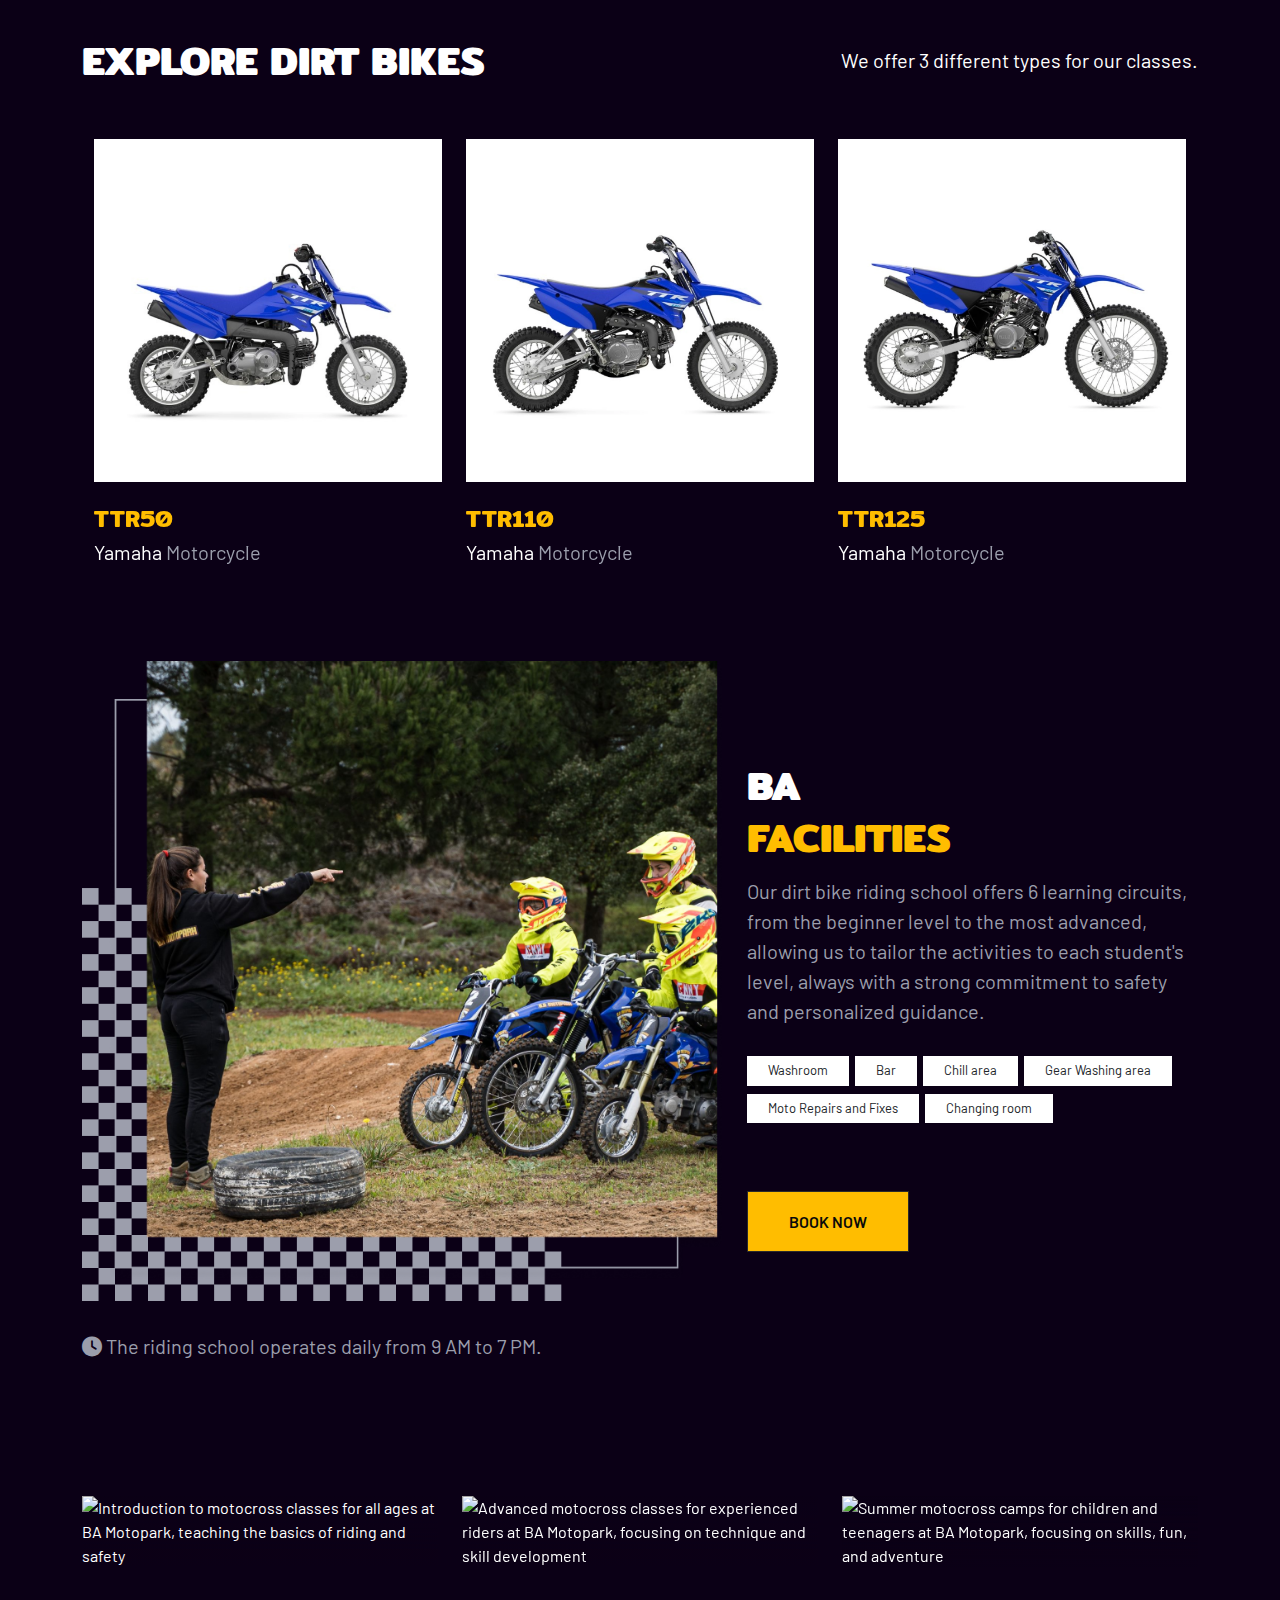
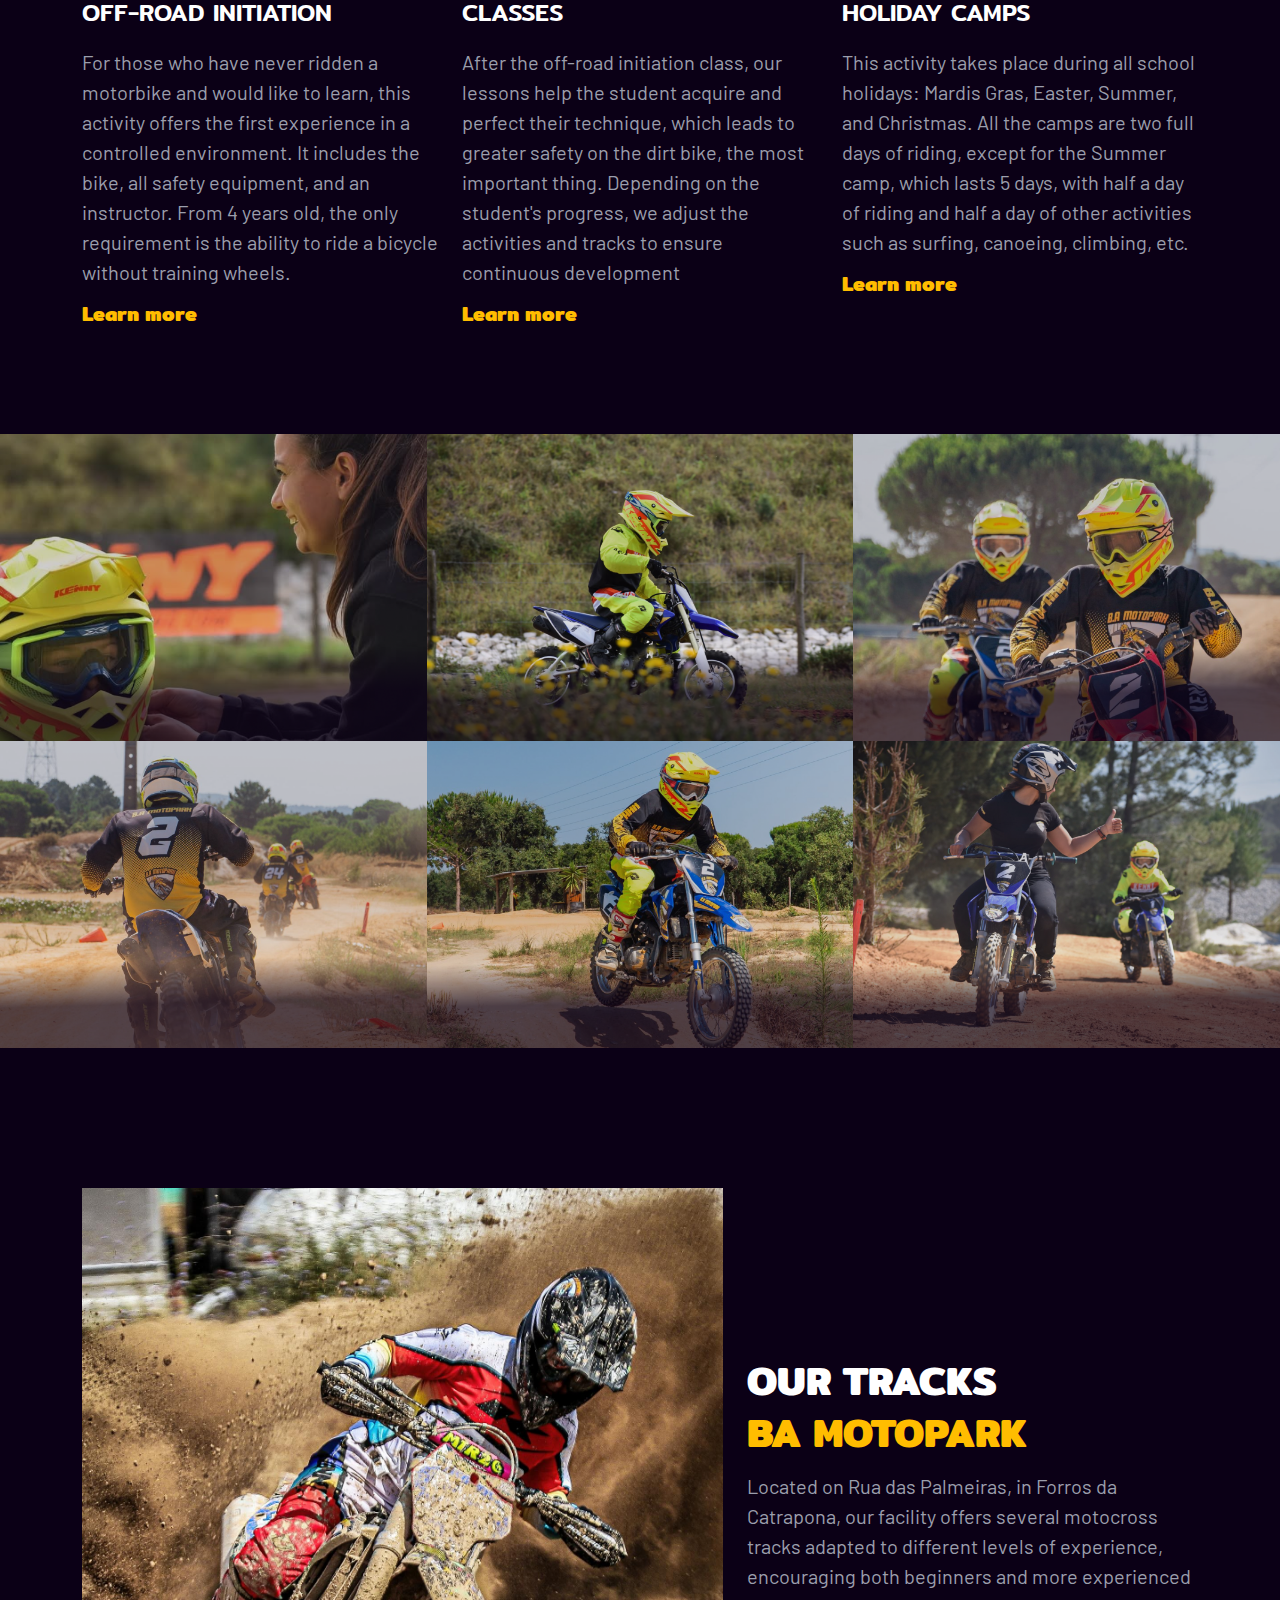
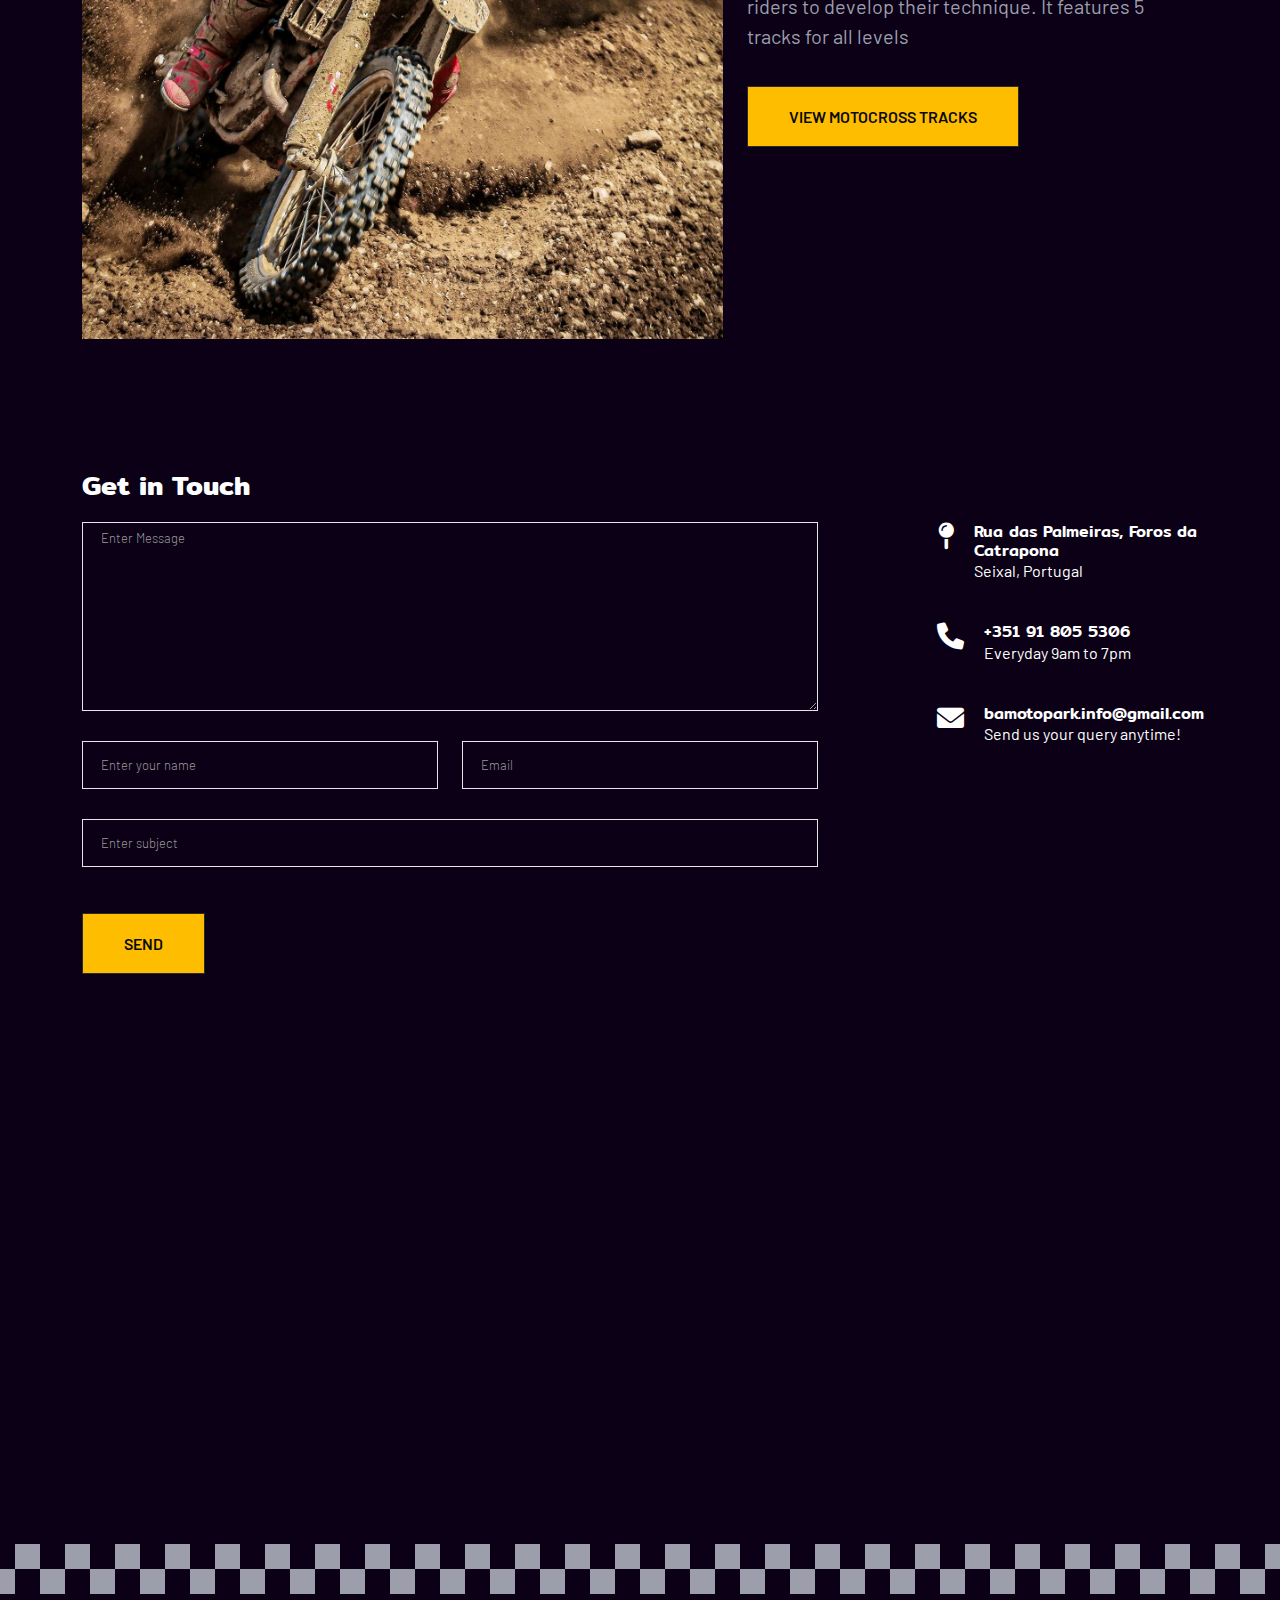
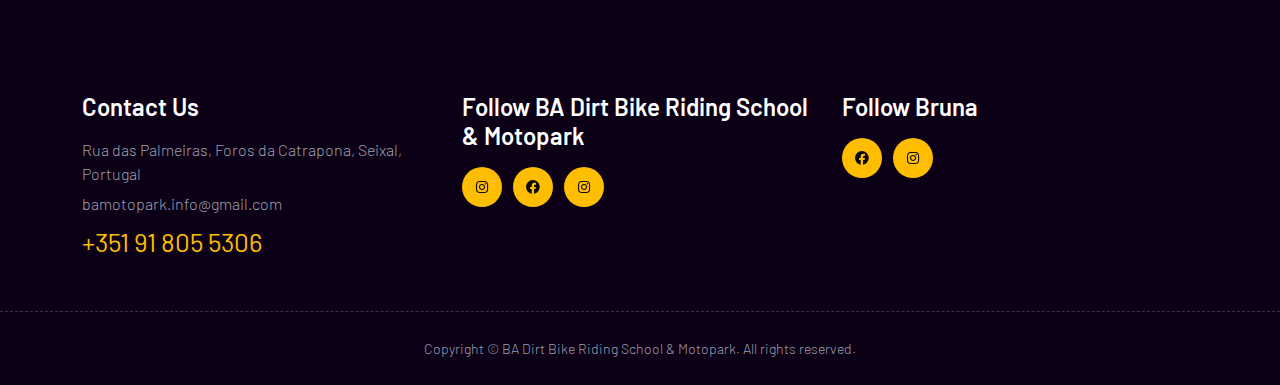
==== commit 1bfa8707: "Add files via upload" ====
--- a/en/index.html
+++ b/en/index.html
@@ -226,11 +226,11 @@
                            <nav>
                               <ul id="navigation">
                                  <li><a href="index.html" title="Bruna Antunes Homepage">Home</a></li>
-                                 <li><a href="#shedule-area" title="Bruna Antunes Dirt bike classes">Classes</a></li>
+                                 <li><a href="classes.html" title="Bruna Antunes Dirt bike classes">Classes</a></li>
                                  <li><a href="ba-motocross-track.html" title="Bruna Antunes Motocross Track">Motocross Track</a></li>
                                  <li><a href="about.html" title="about Bruna Antunes">About</a></li>
                                  <li>
-                                    <a href="" title="Language selector"><i class="fa-solid fa-globe"></i> | EN&nbsp;&nbsp;<i class="fa-solid fa-chevron-down"></i></a>
+                                    <a href="" title="Language selector"><i class="fa-solid fa-globe"></i>&nbsp;&nbsp;|&nbsp;&nbsp;EN&nbsp;&nbsp;<i class="fa-solid fa-chevron-down"></i></a>
                                     <ul class="submenu">
                                        <li><a href="../index.html"><i class="fa-solid fa-globe"></i> | PT</a></li>
                                     </ul>
@@ -258,7 +258,7 @@
          <section class="slider-area">
             <div class="slider-active">
                <div class="single-slider  slider-height hero-overly slider-bg1 d-flex align-items-center">
-                   <video class="bg-video" autoplay loop muted playsinline>
+                  <video class="bg-video" autoplay loop muted playsinline>
                      <source src="../assets/vid/homepage.mp4" type="video/mp4">
                      Your browser does not support the video tag.
                   </video>
@@ -269,7 +269,7 @@
                            <div class="hero-caption">
                               <h1 data-animation="pulse" data-delay=".2s"><span>Welcome</span>Let’s Ride!</h1>
                               <!-- Video icon -->
-                             <div class="video-icon">
+                              <div class="video-icon">
                                  <a class="popup-video btn-icon" href="#" id="play-video-btn" aria-label="Play Video">
                                  <i class="fas fa-play"></i>
                                  </a>
@@ -296,7 +296,7 @@
                      <!-- Section Tittle -->
                      <div class="section-tittle mb-40">
                         <h2>About <br>  Our School & Motopark</h2>
-                        <a href="#contact-section" aria-label="book classes"  class="btn_1 mt-20">Book now</a> <a href="#shedule-area" aria-label="view prices"  class="btn_01 mt-20">View prices</a>
+                        <a href="#contact-section" aria-label="book classes"  class="btn_1 mt-20">Book now</a> <a href="#shedule-area" aria-label="view prices"  class="btn_01 mt-20">Explore activities</a>
                      </div>
                   </div>
                   <div class="col-xl-6 col-lg-7 col-md-12">
@@ -304,7 +304,7 @@
                      <div class="section-tittle mb-40">
                         <p>Our off-road riding school is dedicated to teaching riding techniques at all levels—from beginners taking their first steps to advanced riders looking to refine their skills. We tailor our training to each student, ensuring steady improvement and technical growth.
                         </p>
-                        <p>We offer individual and group lessons, courses, and events. Additionally, we provide motorcycle rentals and instruction in a closed circuit for a safe and controlled learning environment.</p>
+                        <p>We offer individual and group lessons, courses, and events, which include the dirt bikes, all safety equipment, personal accident insurance, and instruction on a closed circuit.</p>
                         <p>With multiple tracks within the BA Motopark facility, we ensure the best possible training experience, always considering each rider’s skill level and progression.
                         </p>
                         <p>
@@ -323,8 +323,8 @@
                   <div class="cl-xl-12">
                      <!-- Section Tittle -->
                      <div class="section-tittle text-center mb-40 d-flex justify-content-between flex-wrap align-items-center">
-                        <h2>Explore our motos</h2>
-                        <p class="excert text-white">We offer 4 different types for our classes.</p>
+                        <h2>Explore dirt bikes</h2>
+                        <p class="excert text-white">We offer 3 different types for our classes.</p>
                      </div>
                   </div>
                </div>
@@ -337,7 +337,7 @@
                            </div>
                            <div class="team-caption">
                               <h3><a href="https://www.yamaha-motor.eu/gb/en/motorcycles/competition/pdp/tt-r50-2024/#2024-TTR50-DPBSE" target="_blank" title="Explore the Yamaha TTR50 model - Off-road motorcycle for kids">TTR50</a></h3>
-                              <p>Yamaha<span> Motorcycles</span></p>
+                              <p>Yamaha<span> Motorcycle</span></p>
                            </div>
                         </div>
                         <div class="single-team">
@@ -345,8 +345,8 @@
                               <img src="../assets/img/TTR110-BA-Motocross-school.png" alt="">
                            </div>
                            <div class="team-caption">
-                              <h3><a href="https://yamahamotorsports.com/models/tt-r110e" target="_blank" title="Explore the Yamaha TTR50 model - Off-road motorcycle for kids">TTR110</a></h3>
-                              <p>Yamaha<span> Motorcycles</span></p>
+                              <h3><a href="https://yamahamotorsports.com/models/tt-r110e" target="_blank" title="Explore the Yamaha TTR50 model -1 Off-road motorcycle for kids">TTR110</a></h3>
+                              <p>Yamaha<span> Motorcycle</span></p>
                            </div>
                         </div>
                         <div class="single-team">
@@ -355,10 +355,10 @@
                            </div>
                            <div class="team-caption">
                               <h3><a href="https://www.yamaha-motor.eu/pt/pt/motorcycles/competition/pdp/tt-r125-2024/" target="_blank" title="Explore the Yamaha TTR125 model - Off-road motorcycle">TTR125</a></h3>
-                              <p>Yamaha<span> Motorcycles</span></p>
-                           </div>
-                        </div>
-                        <div class="single-team">
+                              <p>Yamaha<span> Motorcycle</span></p>
+                           </div>
+                        </div>
+                        <!--     <div class="single-team">
                            <div class="team-img">
                               <img src="../assets/img/GASGAS-EC-250-BA-Motocross-school.png" alt="">
                            </div>
@@ -366,7 +366,7 @@
                               <h3><a href="https://www.gasgas.com/en-pt/models/enduro/2-stroke/ec-250-2025.html" target="_blank" title="Explore the Gas Gas 2 stroke ec250 model - Off-road motorcycle">ec250f</a></h3>
                               <p> Gas Gas<span> Motorcycles</span></p>
                            </div>
-                        </div>
+                           </div> -->
                      </div>
                   </div>
                </div>
@@ -391,7 +391,7 @@
                         <!-- Section Tittle -->
                         <div class="section-tittle mb-25">
                            <h2>BA <span>Facilities</span></h2>
-                           <p>Our off-road riding school is located in the Seixal municipality within the BA Motocross Park, where since 2020 there has been an amateur-level motocross track, capable of meeting all skill levels. We also offer several additional tracks with the aim of adapting activities to the needs of the students</p>
+                           <p>Our dirt bike riding school offers 6 learning circuits, from the beginner level to the most advanced, allowing us to tailor the activities to each student's level, always with a strong commitment to safety and personalized guidance.</p>
                            <div class="blog_right_sidebar mt-30 mb-40">
                               <aside class="single_sidebar_widget tag_cloud_widget">
                                  <ul class="list">
@@ -424,186 +424,52 @@
             </div>
          </section>
          <!-- Site Area End -->
-         <!--? Schedule Area Start -->
-         <section id="shedule-area" class="shedule-area section-padding">
+         <!-- Site Area End -->
+         <section id="shedule-area" class="team-area section-padding">
             <div class="container">
-               <div class="row justify-content-center">
-                  <div class="cl-xl-12">
-                     <!-- Section Tittle -->
-                     <div class="section-tittle text-center mb-40 d-flex justify-content-between flex-wrap align-items-center">
-                        <h2>CLASS PRICING</h2>
-                        <a href="../assets/pdf/Escola_de_Pilotagem_Offroad_B.A_MotoPark_2025.pdf" aria-label="download information"  class="btn_01">Download Information</a>
-                     </div>
-                  </div>
-               </div>
-            </div>
-            <div class="container">
-            <!-- Nav Card -->
-            <div class="tab-content" id="nav-tabContent">
-            <div class="tab-pane fade show active" id="nav-one" role="tabpanel" aria-labelledby="nav-one-tab">
-               <!-- Tab 1 -->
-               <div class="row justify-content-center">
-                  <div class="col-lg-12">
-                     <div class="shedule-wrapper">
-                        <!-- Single -->
-                        <div class="single-items">
-                           <div class="shedule-items">
-                              <div class="shedule-left">
-                                 <div class="job-tittle">
-                                    <a>
-                                       <h4 class="highlight">Off Road Initiation</h4>
-                                    </a>
-                                    <p>First Class: 60€</p>
-                                 </div>
-                              </div>
-                              <div class="price">
-                                 <span>1h class</span>
-                              </div>
-                           </div>
-                        </div>
-                        <!-- Single -->
-                        <div class="single-items">
-                           <div class="shedule-items">
-                              <div class="shedule-left">
-                                 <div class="job-tittle">
-                                    <a>
-                                       <h4 class="highlight">4 to 6 years old</h4>
-                                    </a>
-                                    <p>Single Class: 45€</p>
-                                    <p>4-Class Package: 160€ (Save 20€)</p>
-                                 </div>
-                              </div>
-                              <div class="price">
-                                 <span>1h class</span>
-                              </div>
-                           </div>
-                        </div>
-                        <!-- Single -->
-                        <div class="single-items">
-                           <div class="shedule-items">
-                              <div class="shedule-left">
-                                 <div class="job-tittle">
-                                    <a>
-                                       <h4 class="highlight">7 to 65 years old</h4>
-                                    </a>
-                                    <p>Single Class: 60€</p>
-                                    <p>4-Class Package: 200€ (Save 40€)</p>
-                                    <p>6-Class Package: 270€ (Save 90€)</p>
-                                 </div>
-                              </div>
-                              <div class="price">
-                                 <span>1h30 class</span>
-                              </div>
-                           </div>
-                        </div>
-                        <!-- Single -->
-                        <div class="single-items">
-                           <div class="shedule-items">
-                              <div class="shedule-left">
-                                 <div class="job-tittle">
-                                    <a>
-                                       <h4 class="highlight">TR125</h4>
-                                    </a>
-                                    <p>Single Class: 105€</p>
-                                    <p>3-Class Package: 285€</p>
-                                 </div>
-                              </div>
-                              <div class="price">
-                                 <span>3h class</span>
-                              </div>
-                           </div>
-                        </div>
-                        <!-- Single -->
-                        <div class="single-items">
-                           <div class="shedule-items">
-                              <div class="shedule-left">
-                                 <div class="job-tittle">
-                                    <a>
-                                       <h4 class="highlight">250cc</h4>
-                                    </a>
-                                    <p>Single Class: 150€</p>
-                                    <p>3-Class Package: 390€</p>
-                                 </div>
-                              </div>
-                              <div class="price">
-                                 <span>3h class</span>
-                              </div>
-                           </div>
-                        </div>
-                        <!-- Single -->
-                        <div class="single-items">
-                           <div class="shedule-items">
-                              <div class="shedule-left">
-                                 <div class="job-tittle">
-                                    <a>
-                                       <h4 class="highlight">250cc</h4>
-                                    </a>
-                                    <p>Single Class: 110€</p>
-                                    <p>4-Class Package: 286€ (Save 99€)</p>
-                                 </div>
-                              </div>
-                              <div class="price">
-                                 <span>1h30 class</span>
-                              </div>
-                           </div>
-                        </div>
-                        <!-- Single -->
-                        <div class="single-items">
-                           <div class="shedule-items">
-                              <div class="shedule-left">
-                                 <div class="job-tittle">
-                                    <a>
-                                       <h4 class="highlight">Bring Your Own - BYO</h4>
-                                    </a>
-                                    <p>Single Class: 85€</p>
-                                    <p>3-Class Package: 240€</p>
-                                 </div>
-                              </div>
-                              <div class="price">
-                                 <span>3h class</span>
-                              </div>
-                           </div>
-                        </div>
-                        <!-- Single -->
-                        <div class="single-items">
-                           <div class="shedule-items">
-                              <div class="shedule-left">
-                                 <div class="job-tittle">
-                                    <a>
-                                       <h4 class="highlight">Birthday Parties</h4>
-                                    </a>
-                                    <p>Up to 6 people: 270€</p>
-                                    <p>+ each extra person: 45€</p>
-                                 </div>
-                              </div>
-                              <div class="price">
-                                 <span>4h</span>
-                              </div>
-                           </div>
-                        </div>
-                        <!-- Single -->
-                        <div class="single-items">
-                           <div class="shedule-items">
-                              <div class="shedule-left">
-                                 <div class="job-tittle">
-                                    <a>
-                                       <h4 class="highlight">Holiday Camp</h4>
-                                    </a>
-                                    <p class="sample-text">
-                                       <span class="align-middle">Call in for pricing. We run these for <b>Mardi Gras</b> in <i> February</i>, <b>Easter</b> in <i> April</i>, <b>Summer Camp</b> in <i> July</i>,  <b>Christmas</b> in <i> December</i>.</span>
-                                    </p>
-                                 </div>
-                              </div>
-                              <div class="price">
-                              </div>
-                           </div>
-                        </div>
+               <div class="row">
+                  <div class="col-md-4">
+                     <div class="section-tittle">
+                        <div class="blog-img blog-img2">
+                           <a href="#"><img src="../assets/img/initiation-dirt-bike-classes.png" alt="Introduction to motocross classes for all ages at BA Motopark, teaching the basics of riding and safety" class="img-fluid"></a>
+                        </div>
+                        <h4 class="mb-20 mt-30 text-white text-uppercase"> Off-Road Initiation</h4>
+                        <p>For those who have never ridden a motorbike and would like to learn, this activity offers the first experience in a controlled environment. It includes the bike, all safety equipment, and an instructor. From 4 years old, the only requirement is the ability to ride a bicycle without training wheels.
+                        </p>
+                        <h5>
+                           <a href="classes.html" aria-label="Learn more about our classes"><b>Learn more</b></a>
+                        </h5>
+                     </div>
+                  </div>
+                  <div class="col-md-4">
+                     <div class="section-tittle">
+                        <div class="blog-img blog-img2">
+                           <a href="#"><img src="../assets/img/advanced-dirt-bike-classes.png" alt="Advanced motocross classes for experienced riders at BA Motopark, focusing on technique and skill development" class="img-fluid"></a>
+                        </div>
+                        <h4 class="mb-20 mt-30 text-white text-uppercase">Classes</h4>
+                        <p style="color:#9B9EAC;">After the off-road initiation class, our lessons help the student acquire and perfect their technique, which leads to greater safety on the dirt bike, the most important thing. Depending on the student's progress, we adjust the activities and tracks to ensure continuous development
+                        </p>
+                        <h5>
+                           <a href="classes.html" aria-label="Learn more about our classes"><b>Learn more</b></a>
+                        </h5>
+                     </div>
+                  </div>
+                  <div class="col-md-4">
+                     <div class="section-tittle">
+                        <div class="blog-img blog-img2">
+                           <a href="#"><img src="../assets/img/summer-camps-dirt-bike.png" alt="Summer motocross camps for children and teenagers at BA Motopark, focusing on skills, fun, and adventure" class="img-fluid"></a>
+                        </div>
+                        <h4 class="mb-20 mt-30 text-white text-uppercase">Holiday Camps</h4>
+                        <p style="color:#9B9EAC;">This activity takes place during all school holidays: Mardis Gras, Easter, Summer, and Christmas. All the camps are two full days of riding, except for the Summer camp, which lasts 5 days, with half a day of riding and half a day of other activities such as surfing, canoeing, climbing, etc.
+                        </p>
+                        <h5>
+                           <a href="classes.html" aria-label="Learn more about our classes"><b>Learn more</b></a>
+                        </h5>
                      </div>
                   </div>
                </div>
             </div>
          </section>
-         <!-- Shedulet Area End -->
          <!--? Home Blog Start 1 bottom-padding-->
          <section class="home-blog bottom-padding mt-20">
             <div class="container-fluid">
@@ -668,10 +534,9 @@
                      <div class="about-caption">
                         <!-- Section Tittle -->
                         <div class="section-tittle mb-25">
-                           <h2>BA <span>MOTOPARK</span></h2>
-                           <p> Situated on Rua das Palmeiras in Paio Pires, the facility offers a dedicated space for motocross enthusiasts to practice and develop their skills.</p>
-                           <p>The riding school operates daily from 9 AM to 7 PM, welcoming individuals aged between 4 and 65 years old. The school provides various activities tailored to different skill levels, encouraging both beginners and experienced riders to participate and offer 5 tracks fro all levels</p>
-                           <a href="ba-motocross-track.html" class="btn_1 mt-20">View Motocross Track</a>
+                           <h2>OUR TRACKS <span>BA MOTOPARK</span></h2>
+                           <p> Located on Rua das Palmeiras, in Forros da Catrapona, our facility offers several motocross tracks adapted to different levels of experience, encouraging both beginners and more experienced riders to develop their technique. It features 5 tracks for all levels</p>
+                           <a href="ba-motocross-track.html" class="btn_1 mt-20">View Motocross Tracks</a>
                         </div>
                      </div>
                   </div>
@@ -687,7 +552,7 @@
                      <h2 class="contact-title">Get in Touch</h2>
                   </div>
                   <div class="col-lg-8">
-                     <form class="form-contact contact_form" action="https://forms.un-static.com/forms/2d5198eb1a5abc4f498b85d2a80641270e5db2a4" method="post" id="contactForm" novalidate="novalidate">
+                     <form class="form-contact contact_form" action="https://formspree.io/f/mdkayrok" method="post" id="contactForm" novalidate="novalidate">
                         <div class="row">
                            <div class="col-12">
                               <div class="form-group">
@@ -777,7 +642,7 @@
                            <div class="single-footer-caption mb-30">
                               <!-- logo -->
                               <div class="footer-tittle">
-                                 <h4>Follow BA Riding School & Motopark</h4>
+                                 <h4>Follow BA Dirt Bike Riding School & Motopark</h4>
                               </div>
                               <!-- social -->
                               <ul class="footer-social">
@@ -811,7 +676,7 @@
                         <div class="row d-flex align-items-center">
                            <div class="col-xl-12 ">
                               <div class="footer-copy-right text-center">
-                                 <p>Copyright &copy; <a href="index.html" target="_blank" rel="nofollow noopener">BA Riding School & Motopark</a>. All rights reserved.</p>
+                                 <p>Copyright &copy; <a href="index.html" target="_blank" rel="nofollow noopener">BA Dirt Bike Riding School & Motopark</a>. All rights reserved.</p>
                               </div>
                            </div>
                         </div>
@@ -851,7 +716,7 @@
       <script src="../assets/js/waypoints.min.js"></script>
       <!-- contact js -->
       <!-- <script src="../assets/js/contact.js"></script>
-      <script src="../assets/js/jquery.form.js"></script> -->
+         <script src="../assets/js/jquery.form.js"></script> -->
       <script src="../assets/js/jquery.validate.min.js"></script>
       <script src="../assets/js/mail-script.js"></script>
       <script src="../assets/js/jquery.ajaxchimp.min.js"></script>
@@ -859,7 +724,7 @@
       <script src="../assets/js/plugins.js"></script>
       <script src="../assets/js/main.js"></script>
       <!-- Global site tag (gtag.js) - Google Analytics -->
-       <script>
+      <script>
          // Get elements
          const playVideoBtn = document.getElementById('play-video-btn');
          const videoModal = document.getElementById('video-modal');
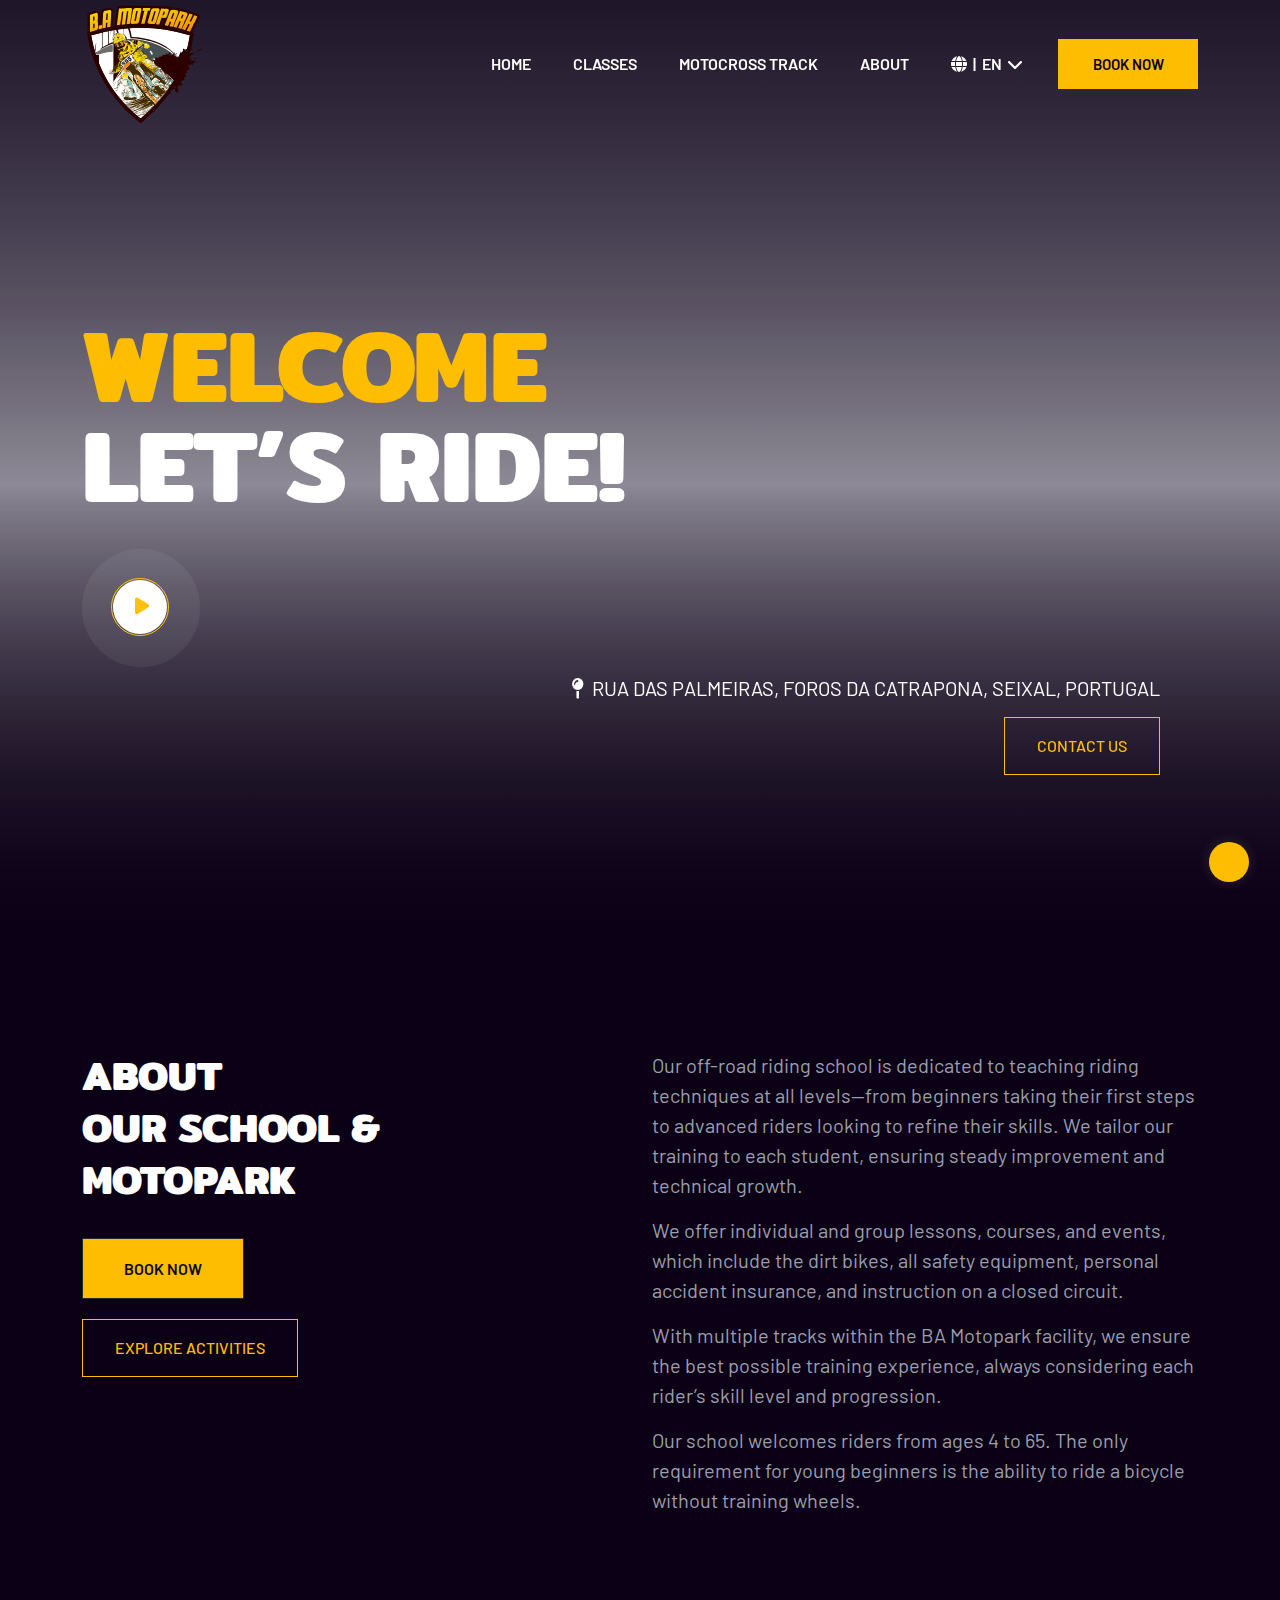
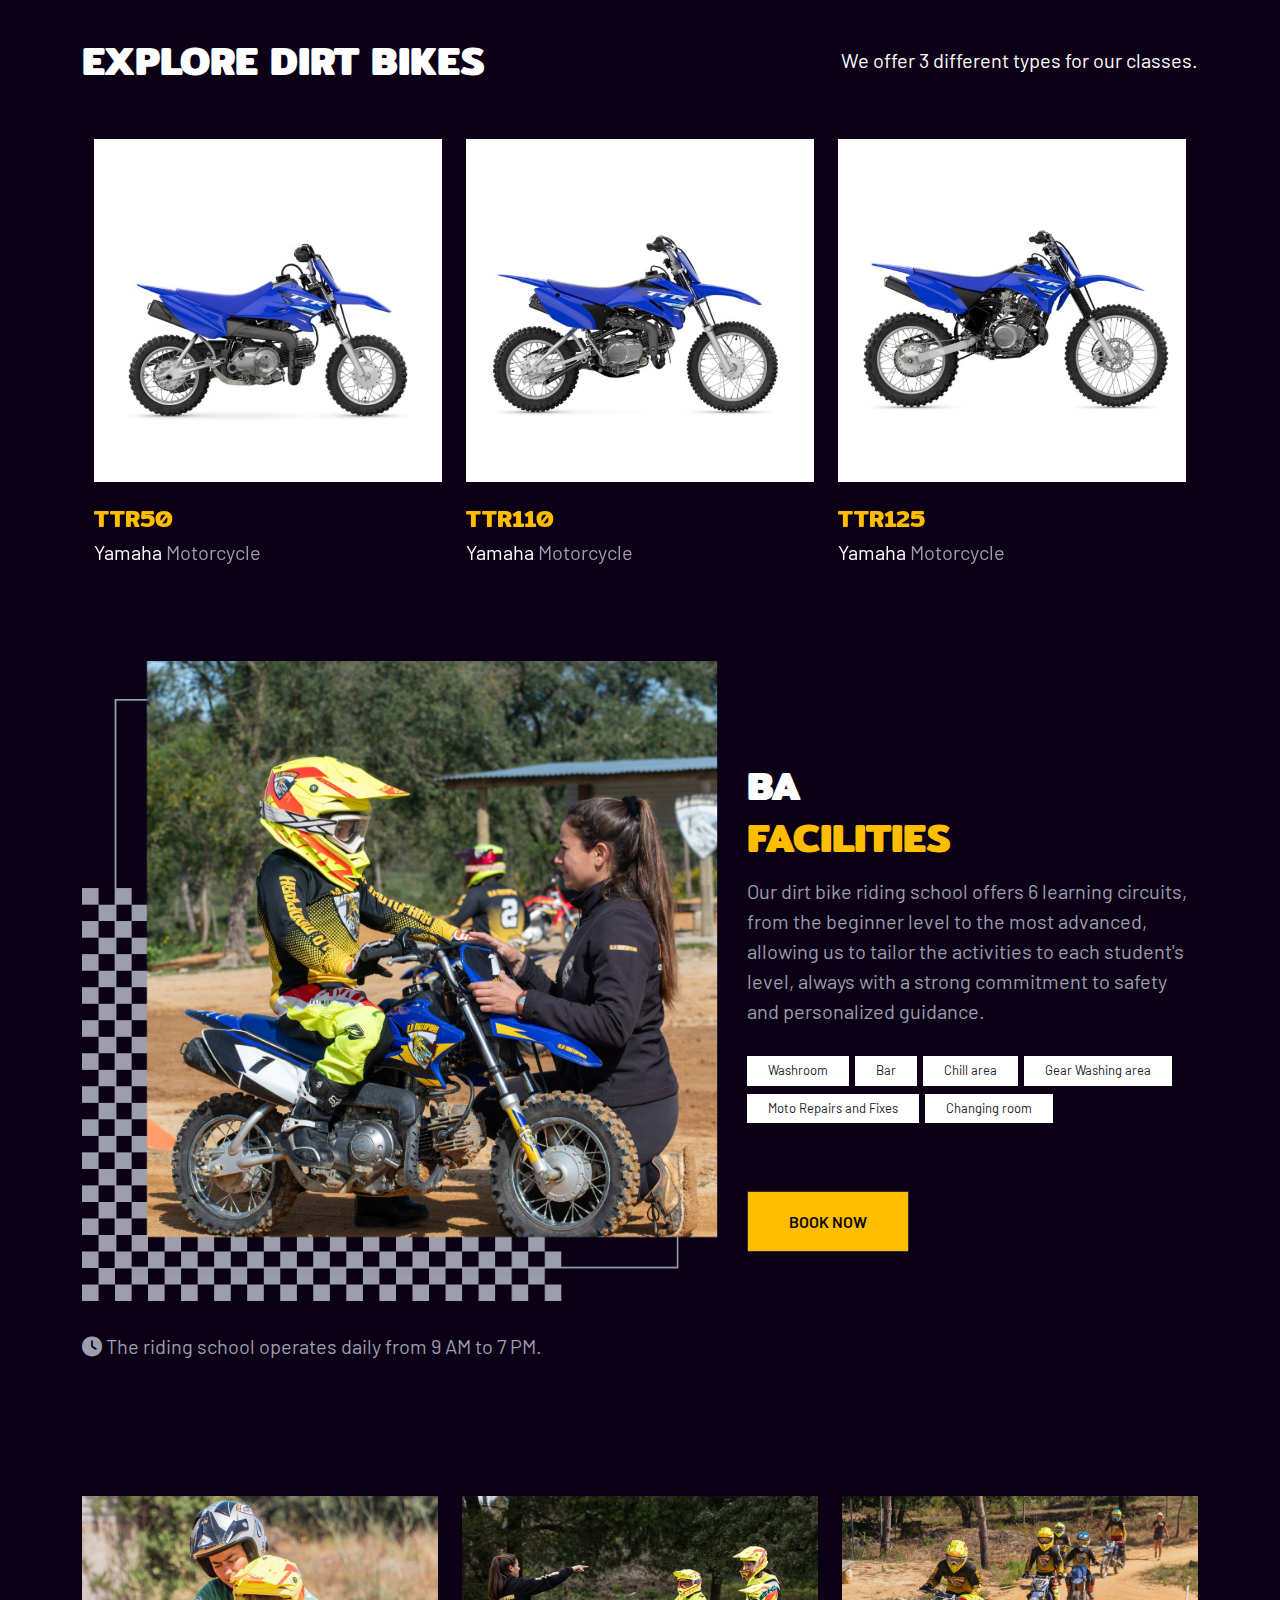
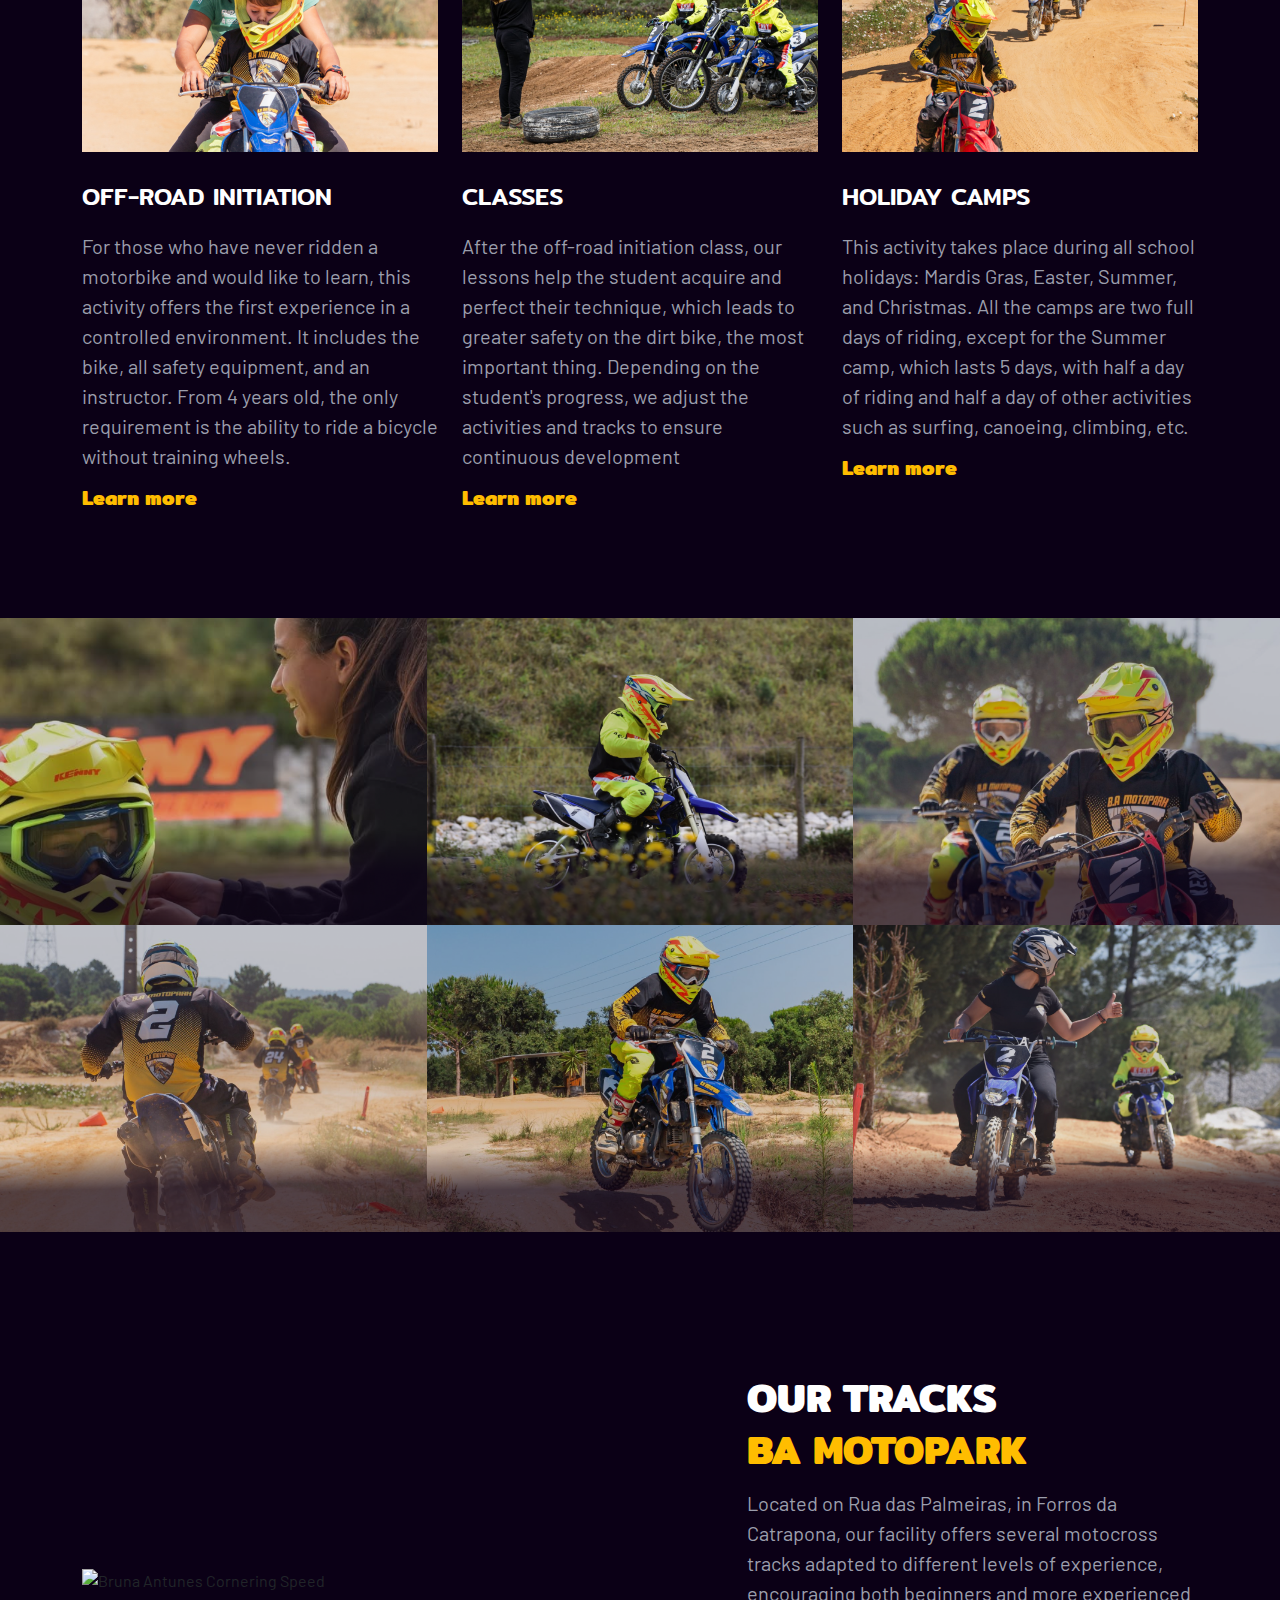
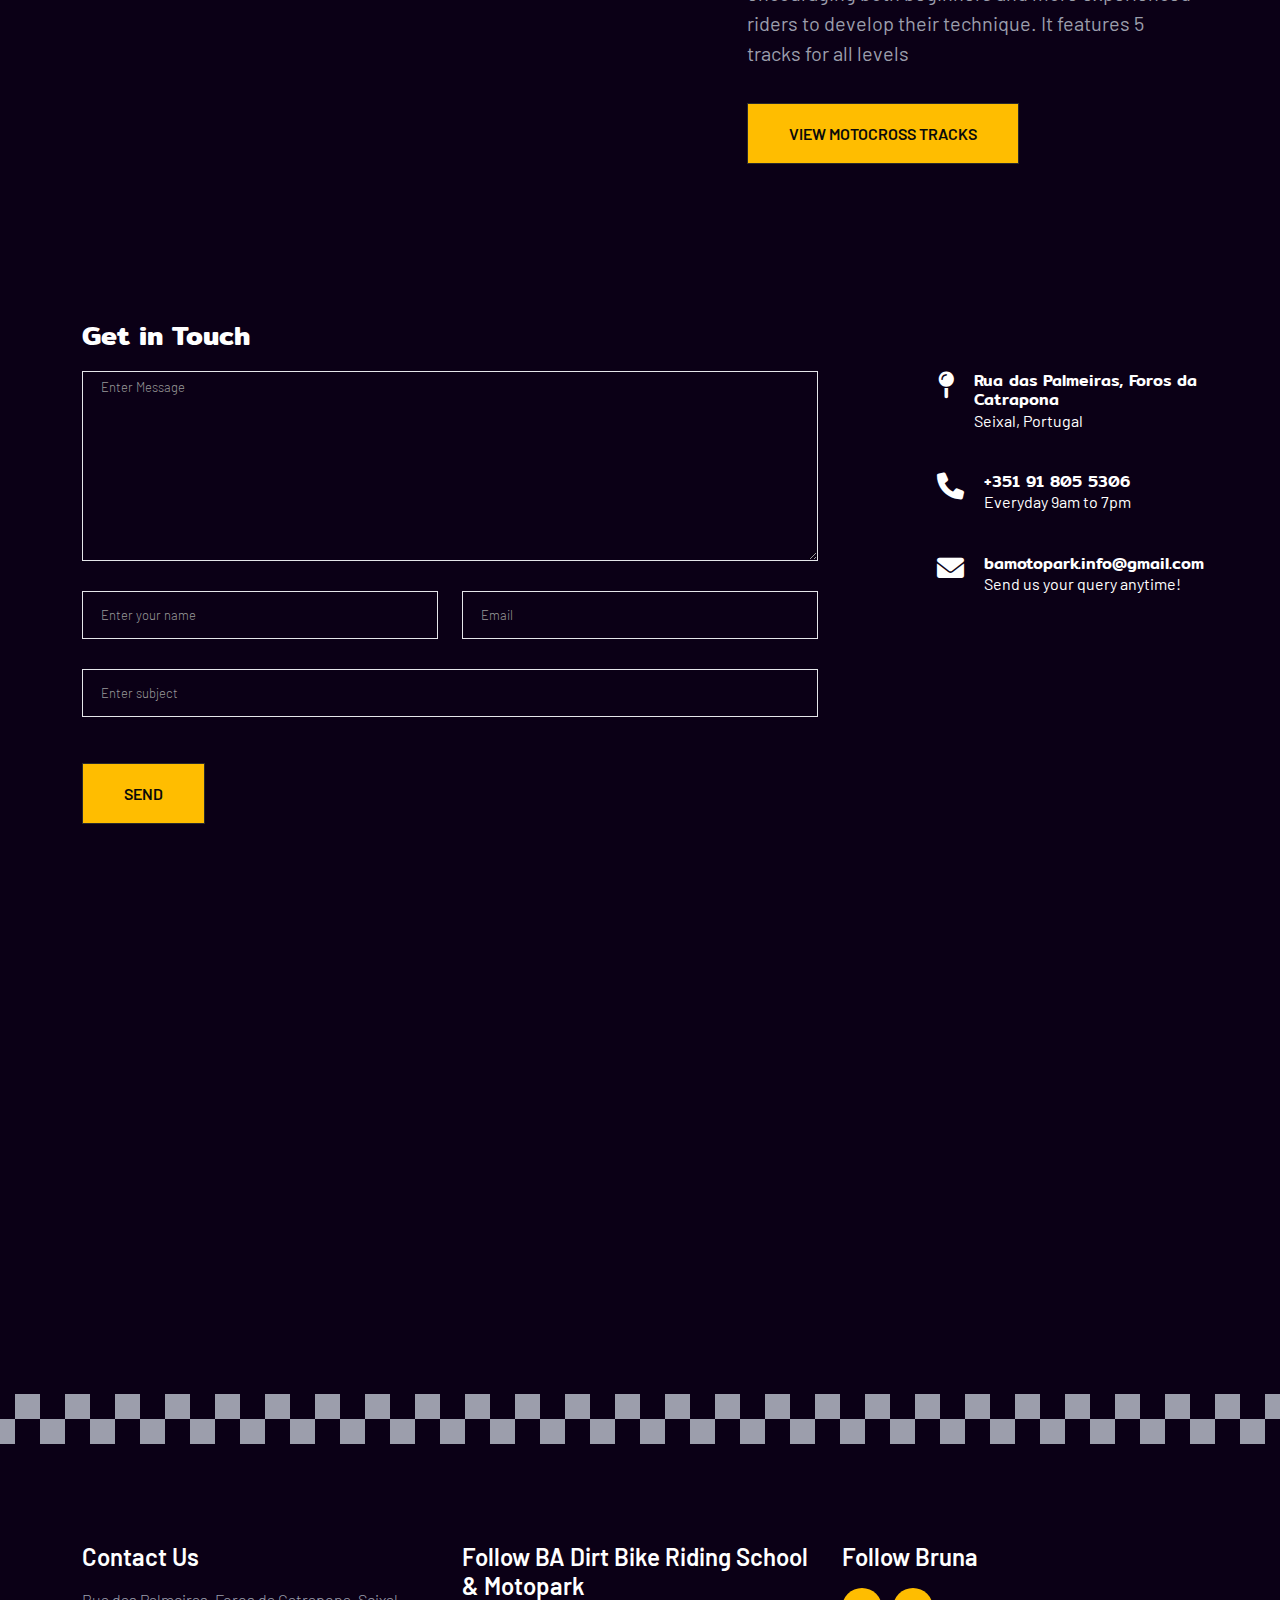
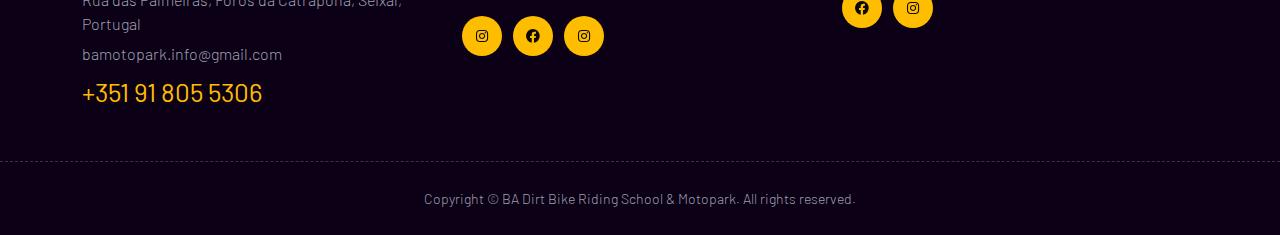
==== commit 6fe447a2: "Add files via upload" ====
--- a/en/index.html
+++ b/en/index.html
@@ -527,7 +527,7 @@
                   <div class="col-xxl-7 col-xl-7 col-lg-6 col-md-8">
                      <!-- about-img -->
                      <div class="about-img">
-                        <img src="../assets/img/bruna_antunes_cornering_speed.jpg" alt="Bruna Antunes Cornering Speed">
+                        <img src="../assets/img/bruna_antunes_cornering_speed.png" alt="Bruna Antunes Cornering Speed">
                      </div>
                   </div>
                   <div class="offset-xxl-1 col-xxl-4 col-xl-5 col-lg-6 col-md-9">
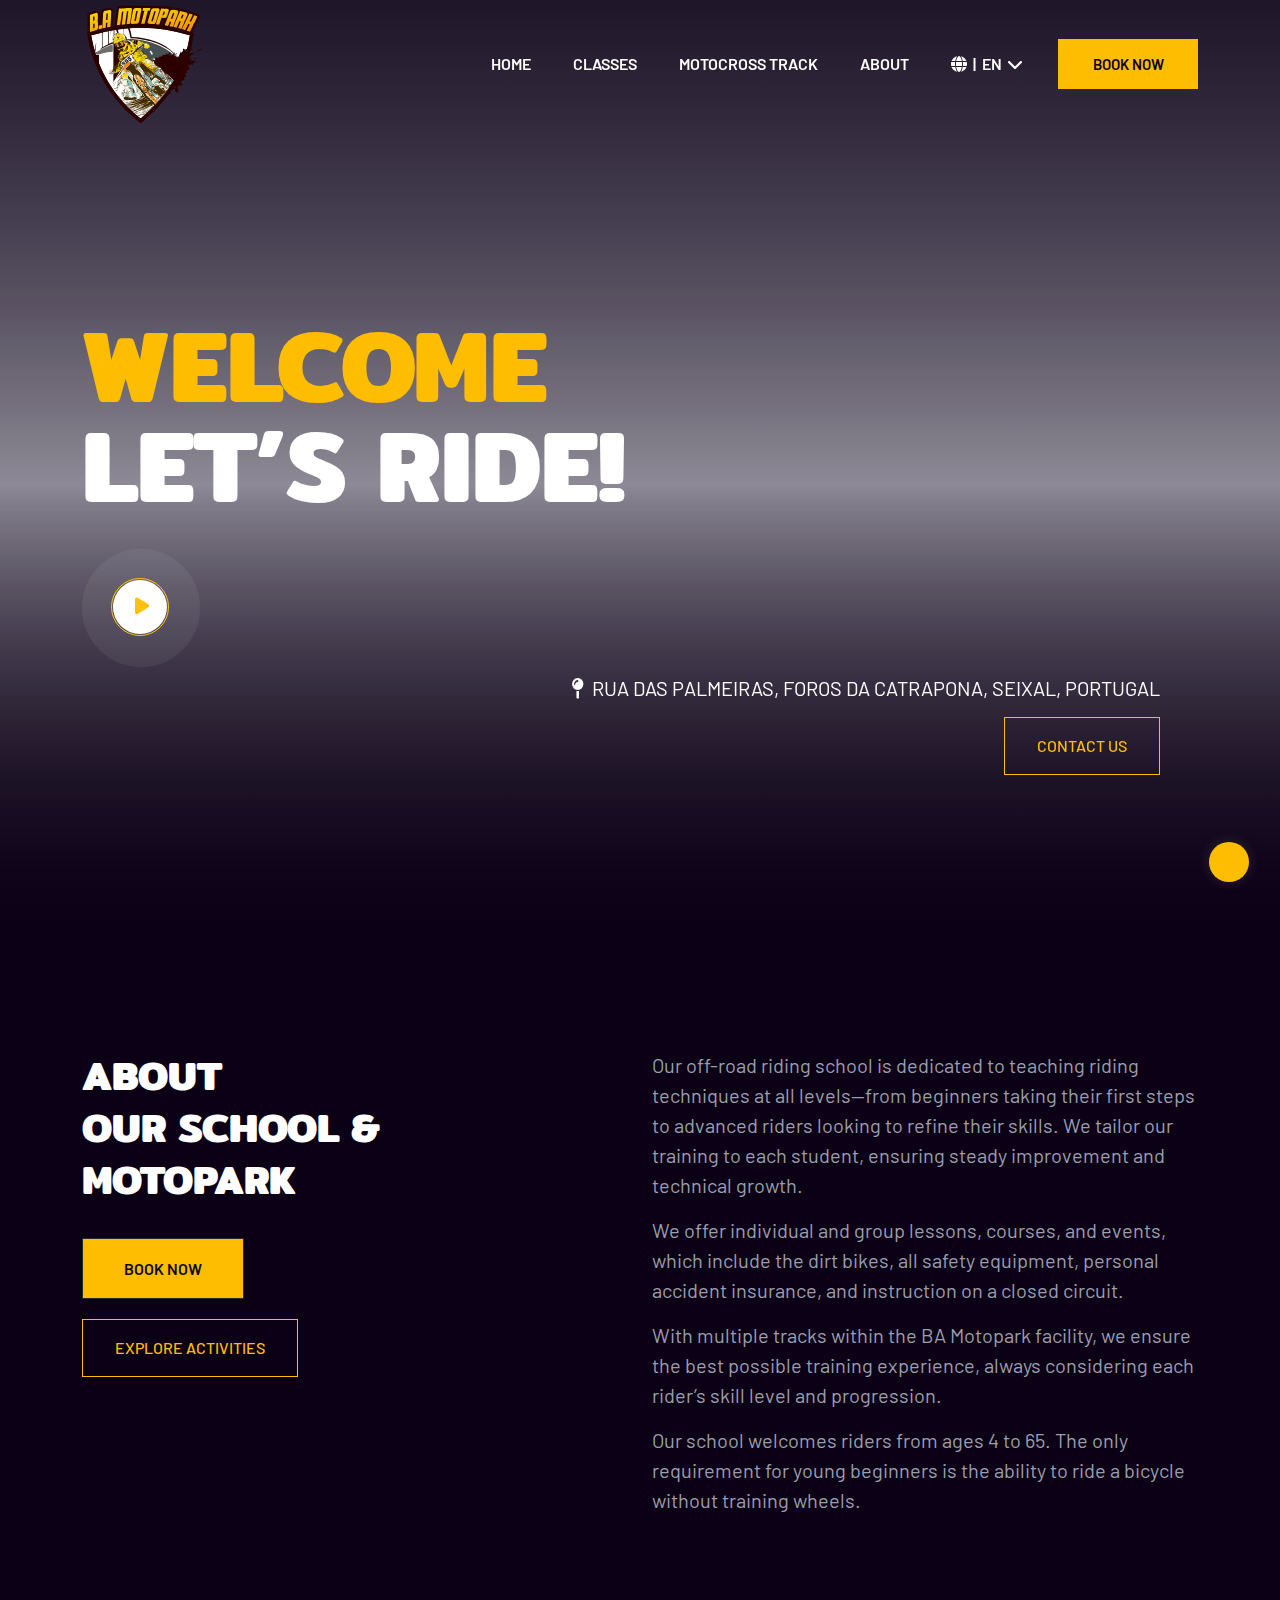
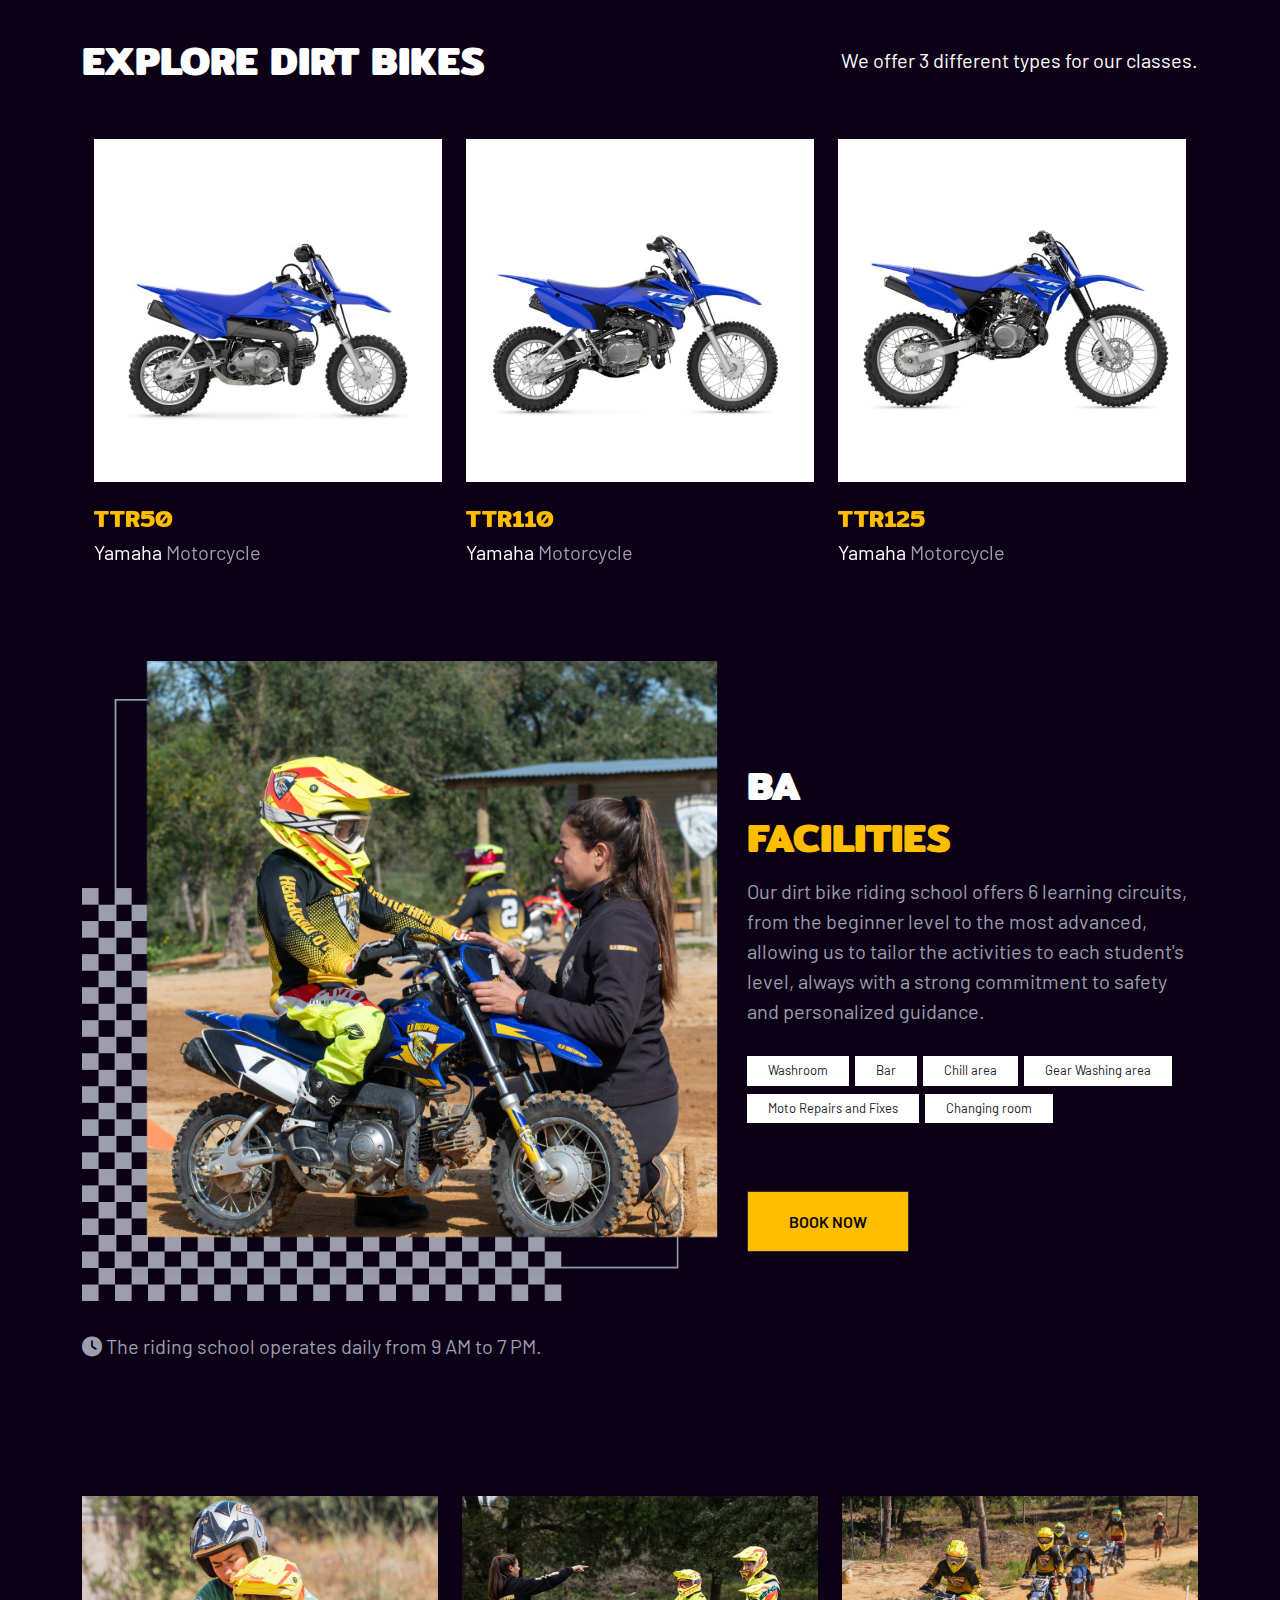
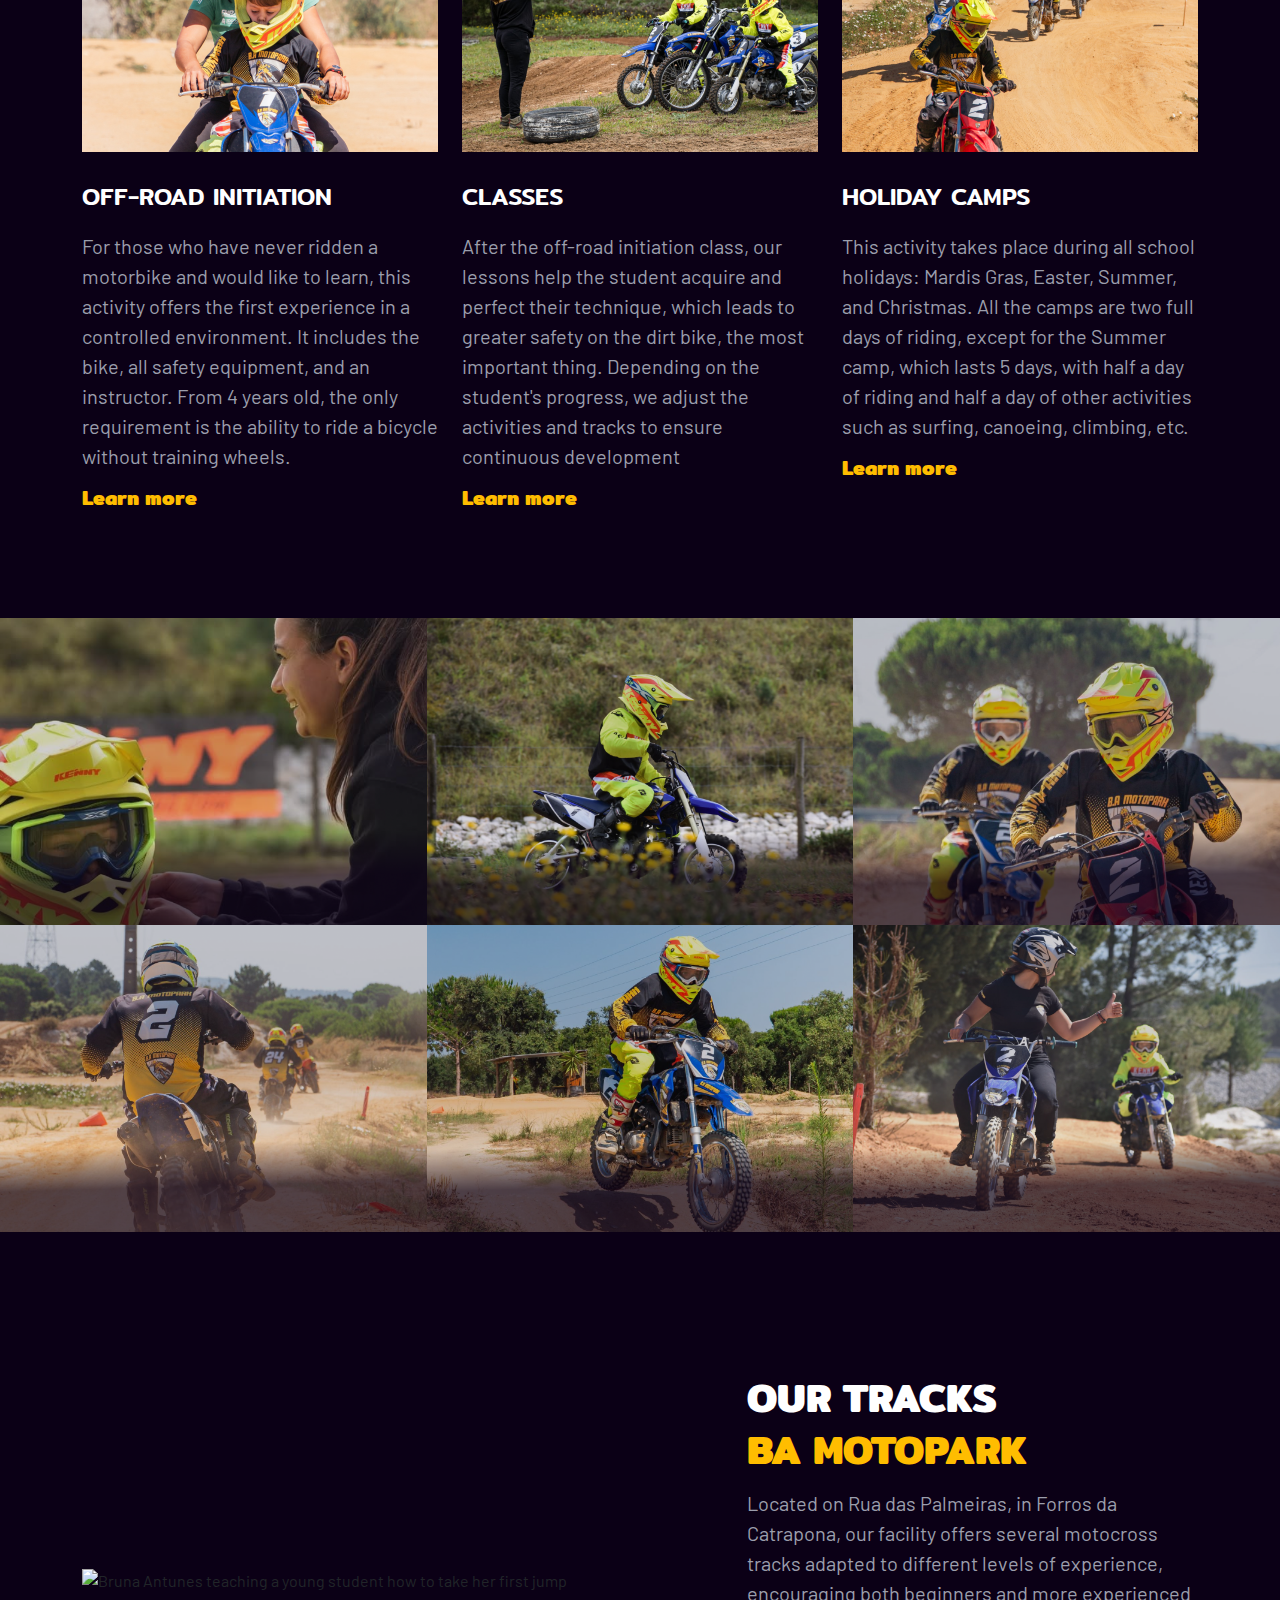
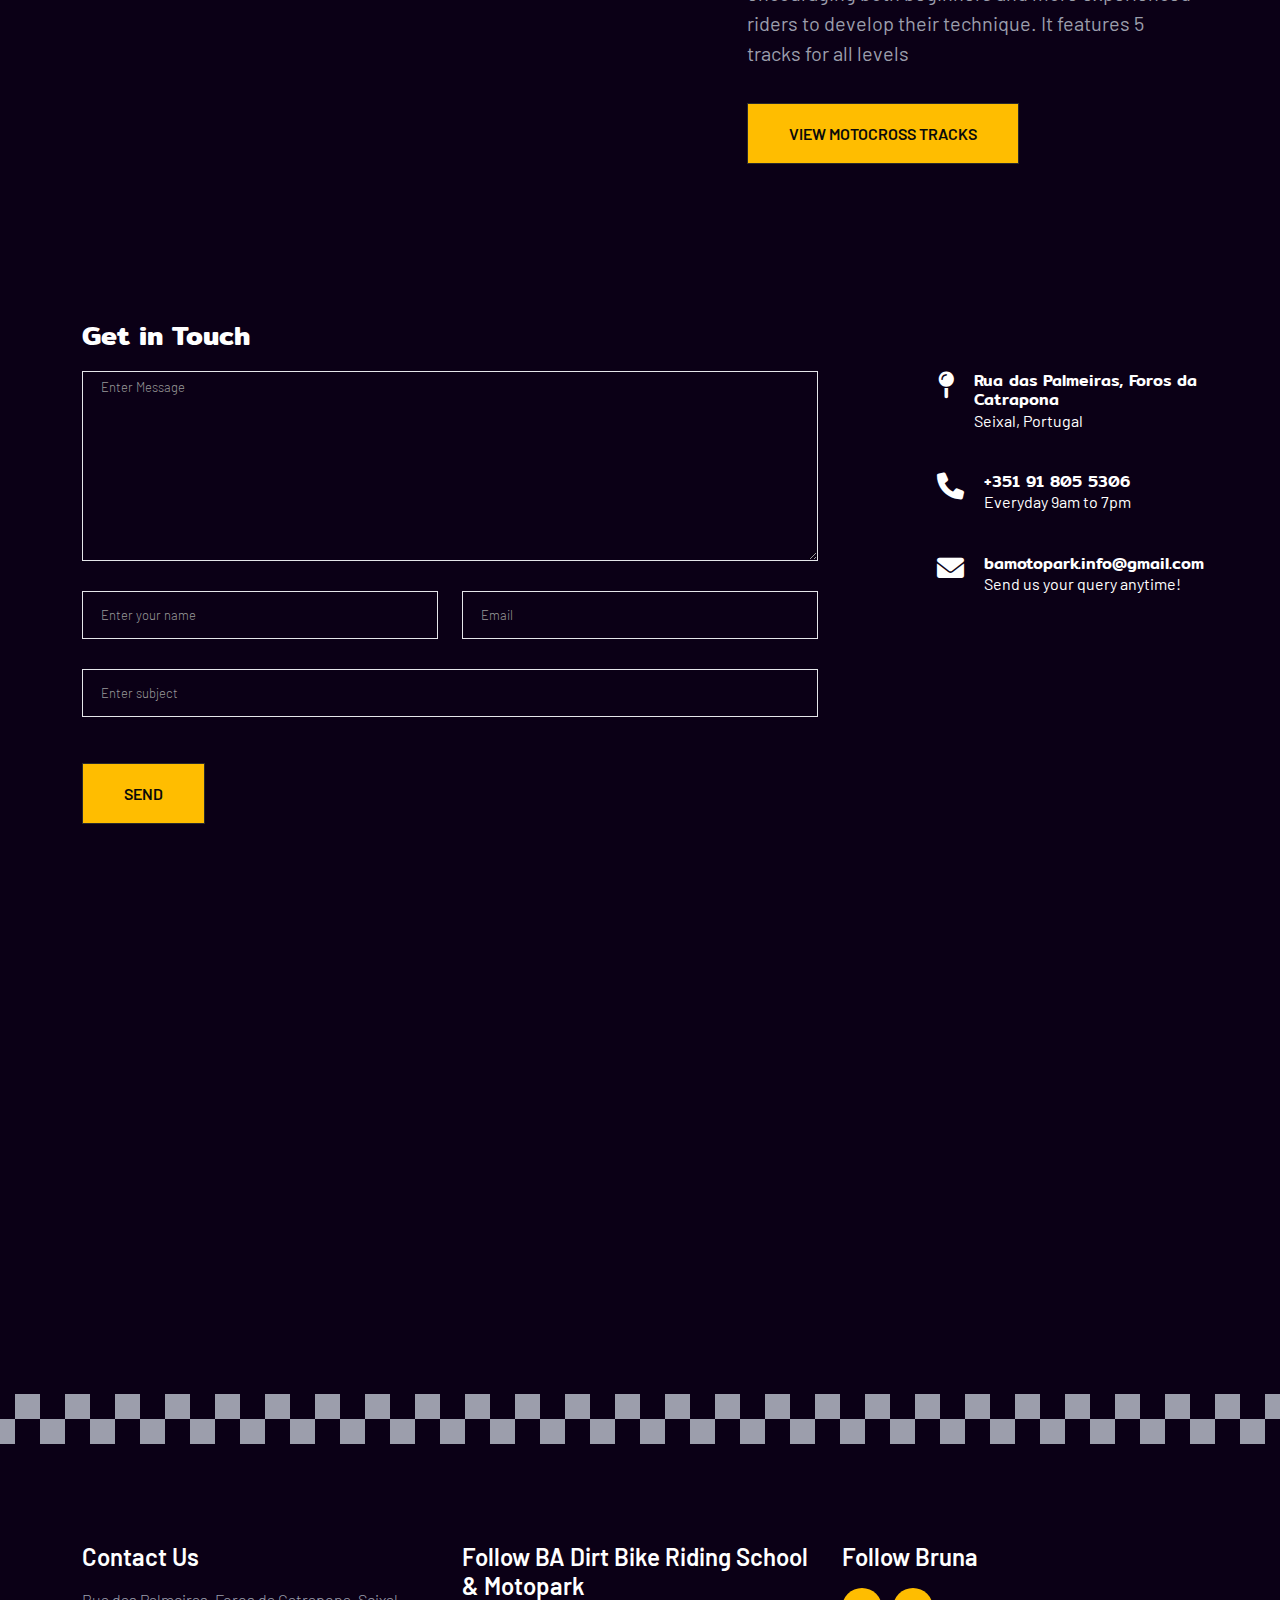
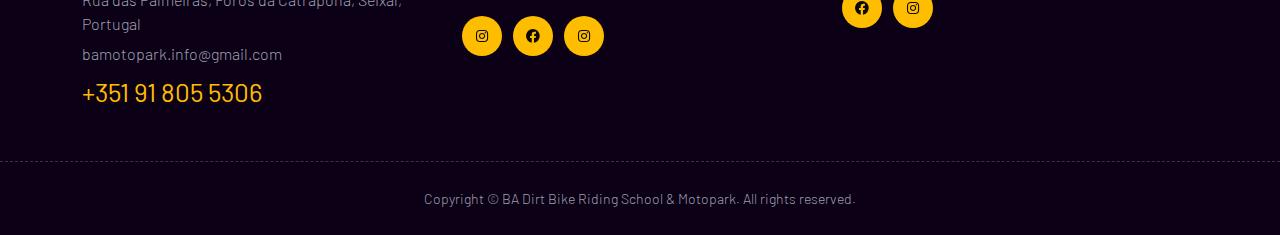
==== commit 8049f688: "Add files via upload" ====
--- a/en/index.html
+++ b/en/index.html
@@ -324,7 +324,7 @@
                      <!-- Section Tittle -->
                      <div class="section-tittle text-center mb-40 d-flex justify-content-between flex-wrap align-items-center">
                         <h2>Explore dirt bikes</h2>
-                        <p class="excert text-white">We offer 3 different types for our classes.</p>
+                        <p class="excert text-white text-left">We offer 3 different types for our classes.</p>
                      </div>
                   </div>
                </div>
@@ -345,7 +345,7 @@
                               <img src="../assets/img/TTR110-BA-Motocross-school.png" alt="">
                            </div>
                            <div class="team-caption">
-                              <h3><a href="https://yamahamotorsports.com/models/tt-r110e" target="_blank" title="Explore the Yamaha TTR50 model -1 Off-road motorcycle for kids">TTR110</a></h3>
+                              <h3><a href="https://www.yamaha-motor.eu/gb/en/motorcycles/competition/pdp/tt-r110-2024/" target="_blank" title="Explore the Yamaha TTR50 model -1 Off-road motorcycle for kids">TTR110</a></h3>
                               <p>Yamaha<span> Motorcycle</span></p>
                            </div>
                         </div>
@@ -527,7 +527,7 @@
                   <div class="col-xxl-7 col-xl-7 col-lg-6 col-md-8">
                      <!-- about-img -->
                      <div class="about-img">
-                        <img src="../assets/img/bruna_antunes_cornering_speed.png" alt="Bruna Antunes Cornering Speed">
+                        <img src="../assets/img/bruna_antunes_cornering_speed.png" alt="Bruna Antunes teaching a young student how to take her first jump">
                      </div>
                   </div>
                   <div class="offset-xxl-1 col-xxl-4 col-xl-5 col-lg-6 col-md-9">
